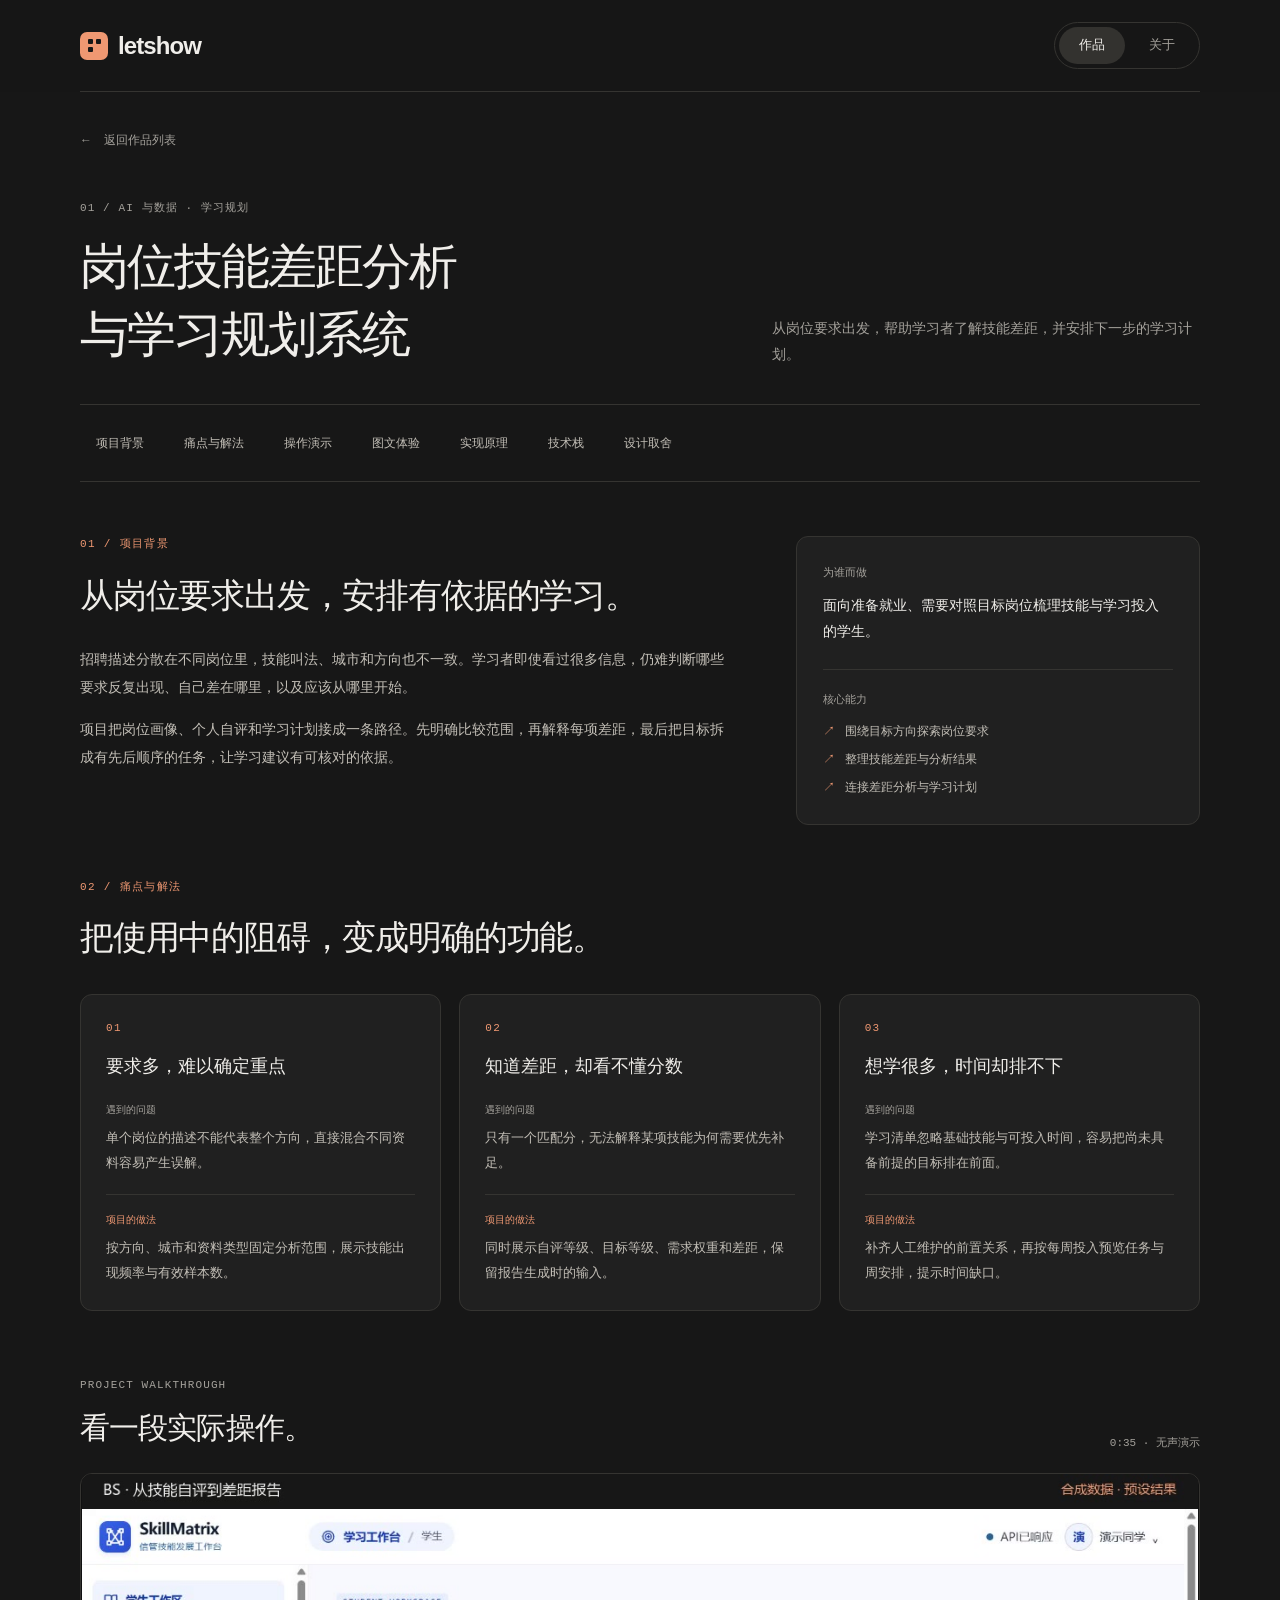
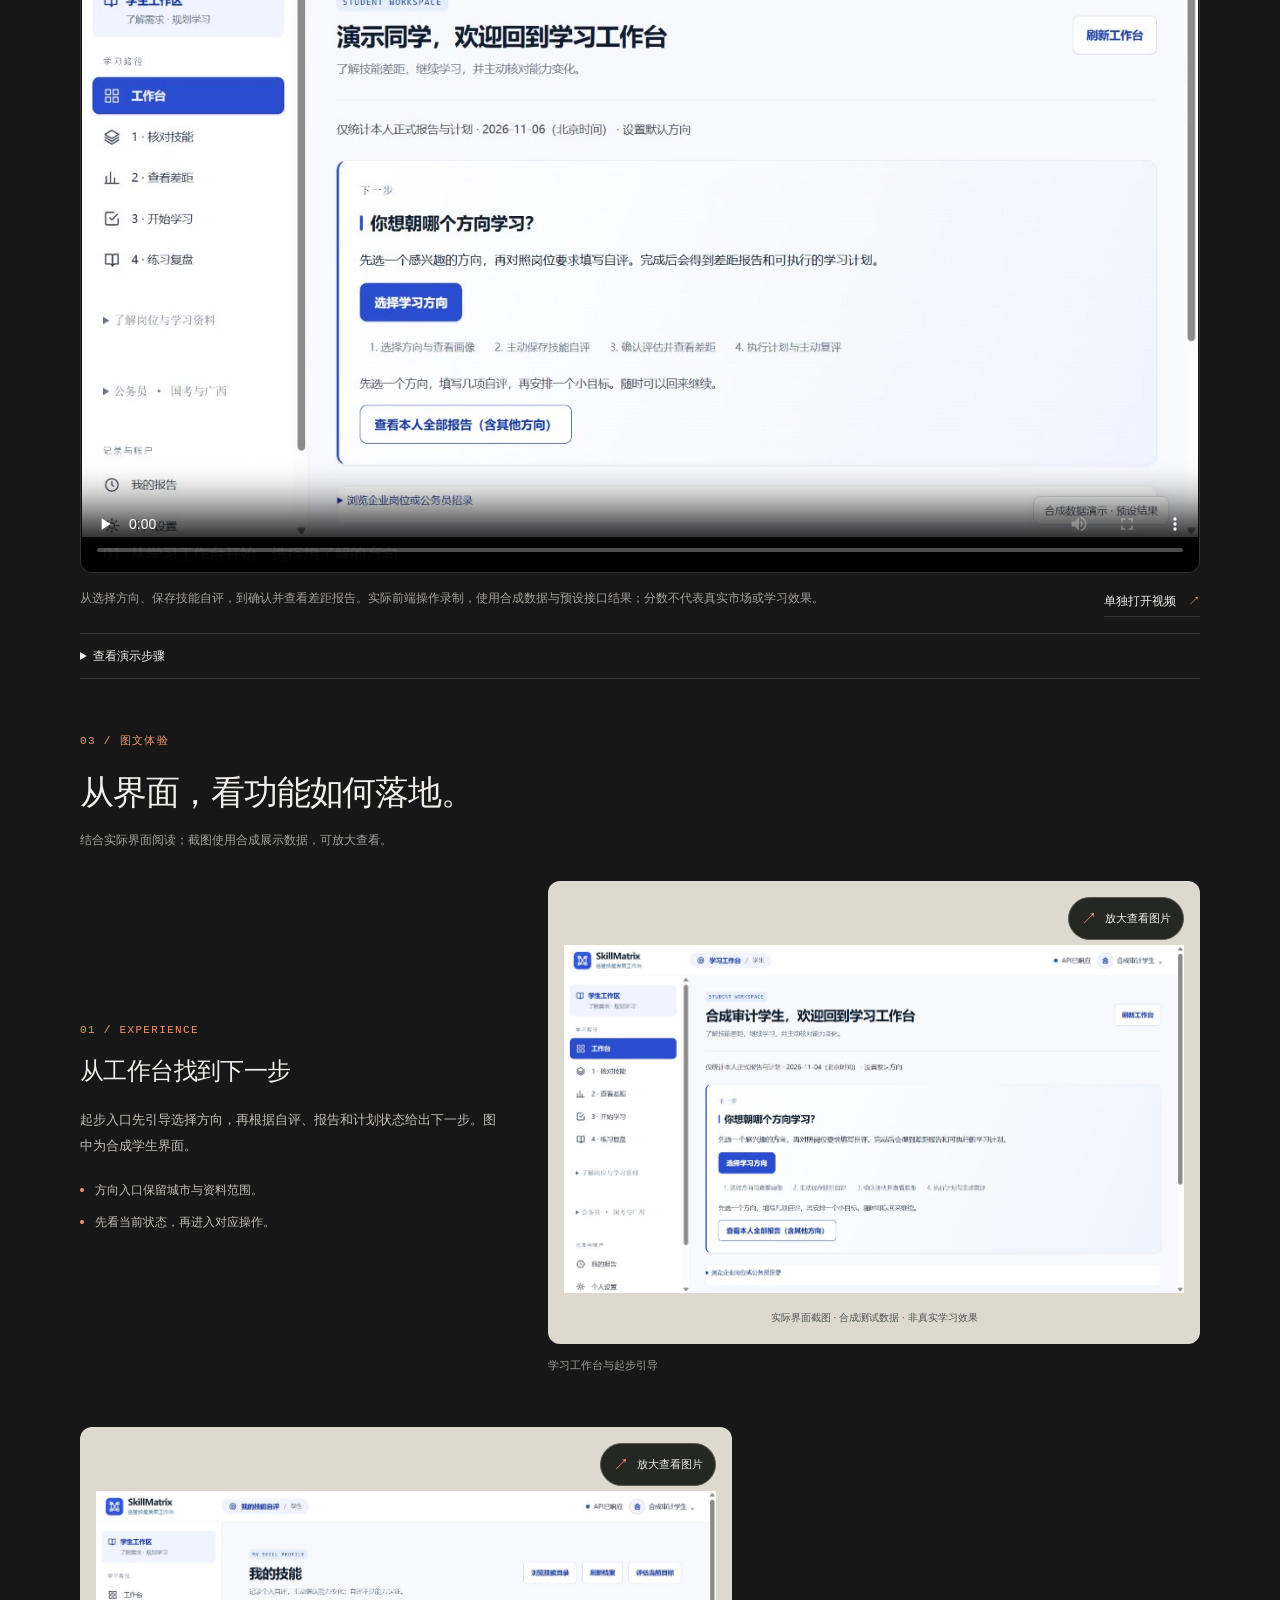
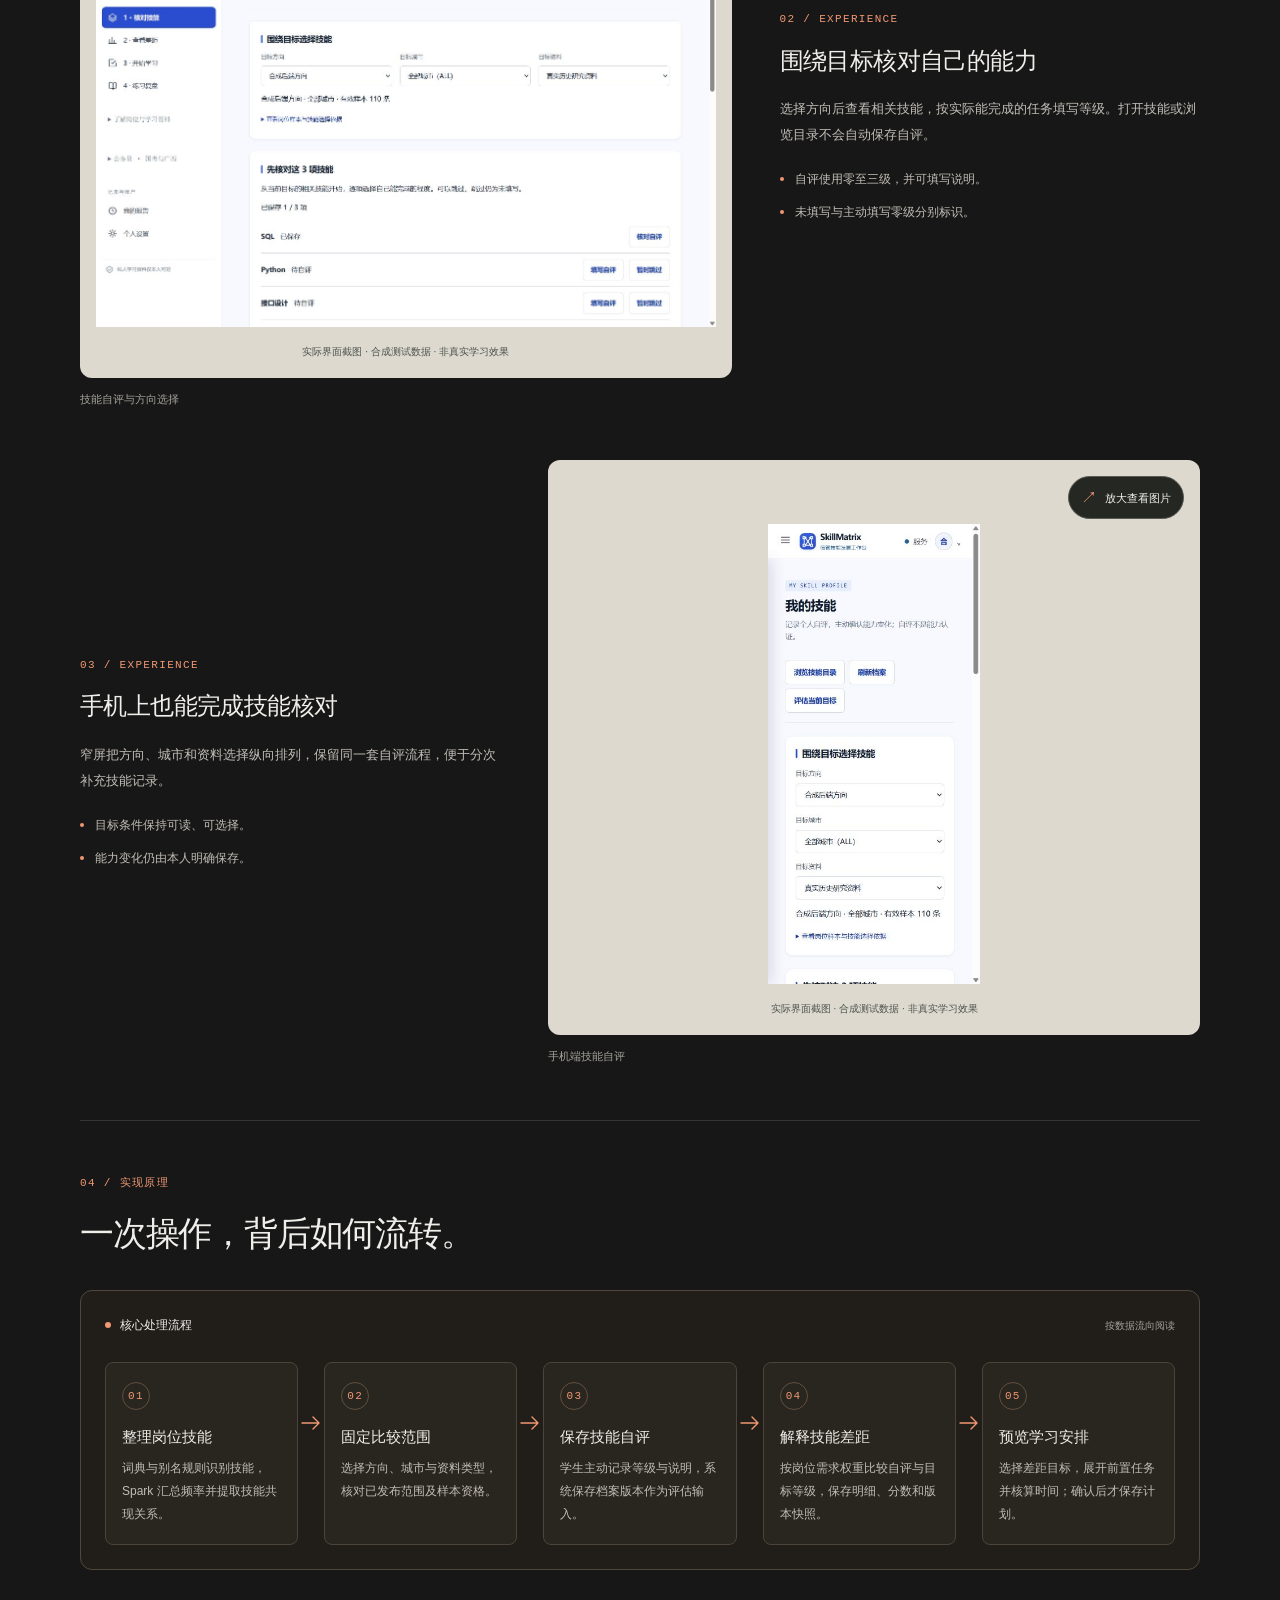
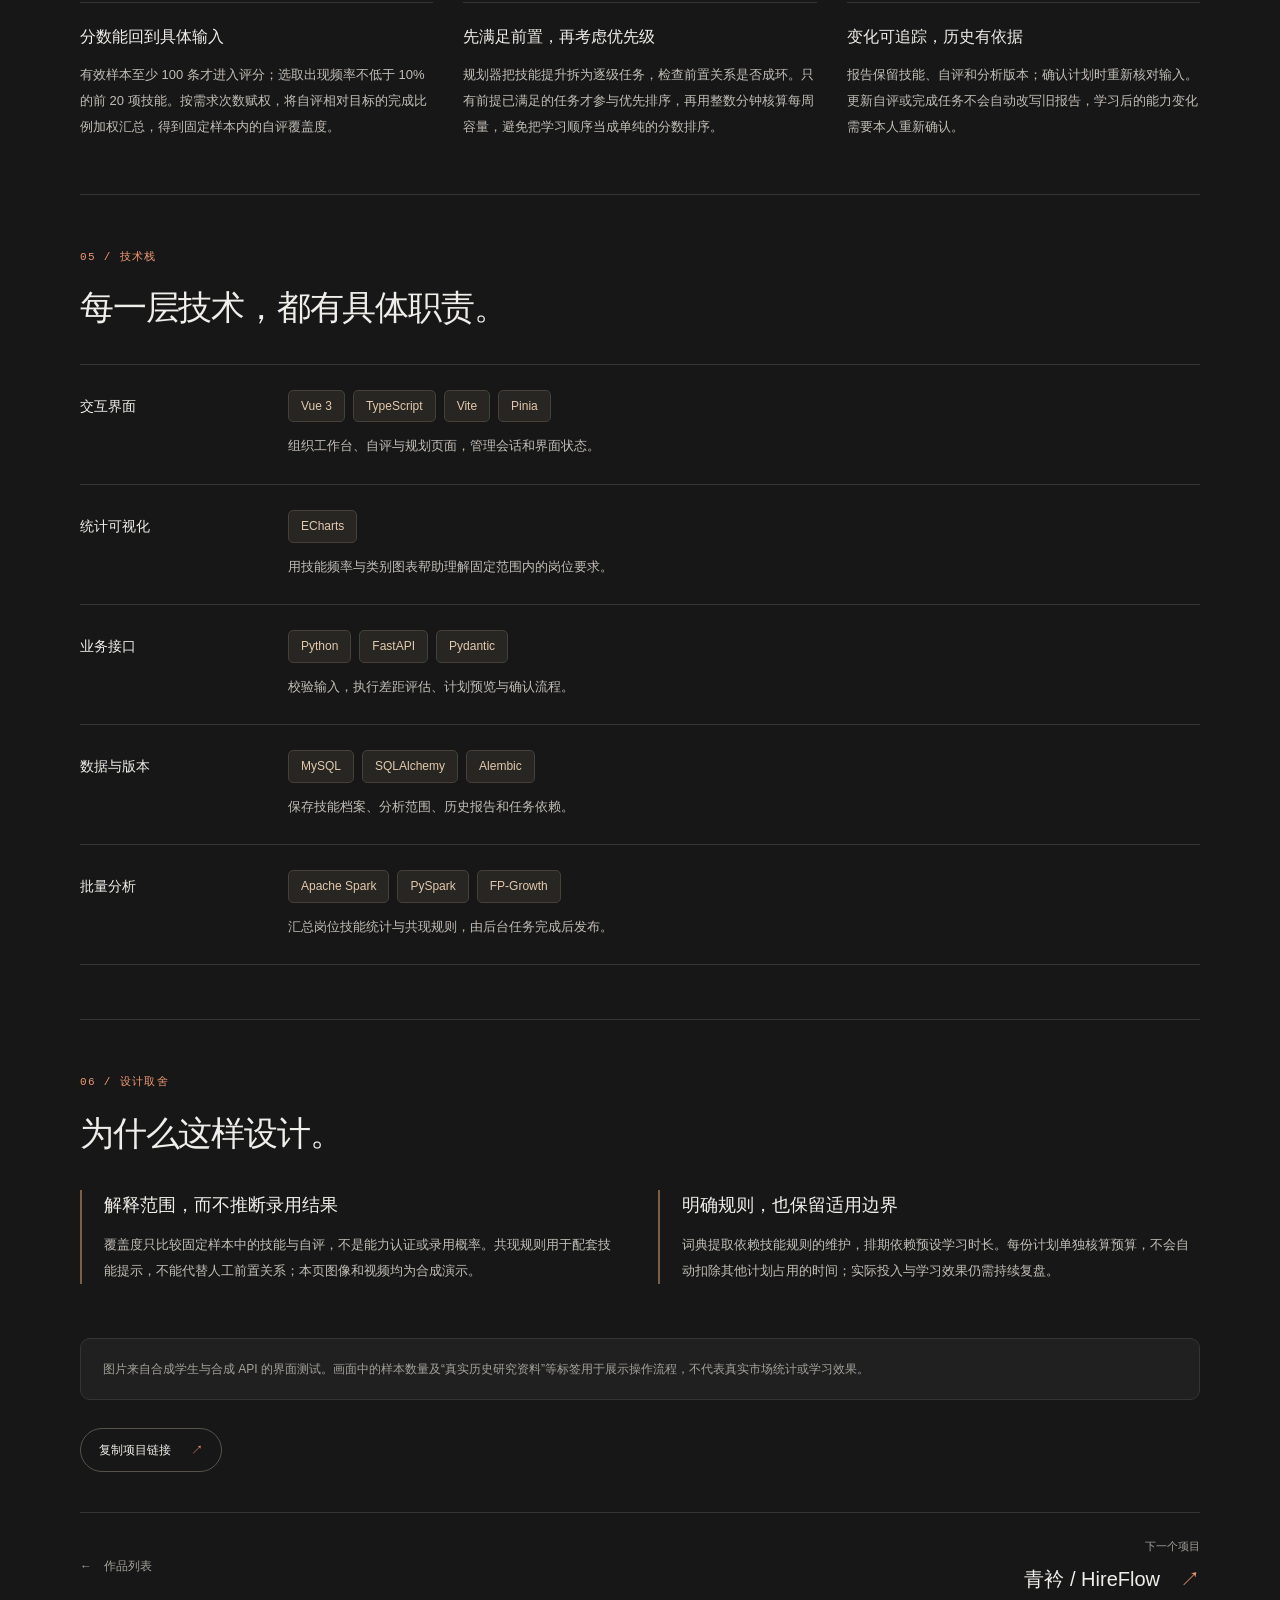
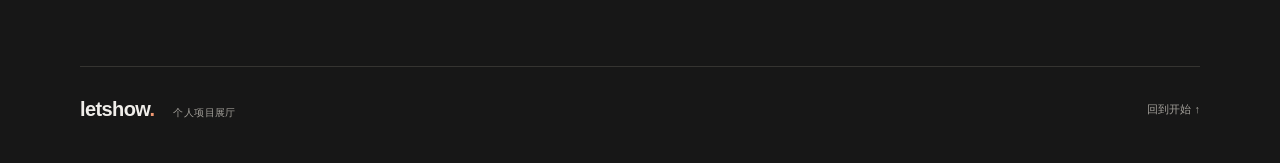
==== projects/bs/index.html @ 7a2da8c1 "Publish LetShow static portfolio with synthetic demos" ====
<!DOCTYPE html><html lang="zh-CN"><head><meta charset="utf-8"><meta http-equiv="Content-Security-Policy" content="default-src 'self'; script-src 'self' 'sha256-/shXMr2OihsRv8CWag9vAklJfCwr9Tyyzj+A23+vwCA=' 'sha256-zLakd8B77ncjwmERFoytzZakohlbPKrEmWP+P48kZ+E='; script-src-attr 'none'; style-src 'self' 'unsafe-inline'; img-src 'self' data:; font-src 'self'; media-src 'self'; connect-src 'none'; object-src 'none'; frame-src 'none'; worker-src 'none'; base-uri 'self'; form-action 'none'"><meta name="referrer" content="no-referrer"><meta name="viewport" content="width=device-width, initial-scale=1"><meta name="color-scheme" content="dark"><meta name="theme-color" content="#171717"><meta name="description" content="从岗位要求出发，帮助学习者了解技能差距，并安排下一步的学习计划。"><meta name="robots" content="noindex, nofollow"><meta property="og:type" content="website"><meta property="og:locale" content="zh_CN"><meta property="og:site_name" content="LetShow · 我的项目展厅"><meta property="og:title" content="岗位技能差距分析与学习规划系统 — LetShow"><meta property="og:description" content="从岗位要求出发，帮助学习者了解技能差距，并安排下一步的学习计划。"><meta name="twitter:card" content="summary_large_image"><meta name="twitter:title" content="岗位技能差距分析与学习规划系统 — LetShow"><meta name="twitter:description" content="从岗位要求出发，帮助学习者了解技能差距，并安排下一步的学习计划。"><link rel="canonical" href="https://chenc55.github.io/projects/bs/"><meta property="og:url" content="https://chenc55.github.io/projects/bs/"><meta property="og:image" content="https://chenc55.github.io/images/projects/bs/skills.jpg"><meta property="og:image:alt" content="合成学生的技能自评页面，包含学习方向选择和 SQL、Python 等技能的自评入口"><meta property="og:image:width" content="1265"><meta property="og:image:height" content="889"><meta name="twitter:image" content="https://chenc55.github.io/images/projects/bs/skills.jpg"><meta name="twitter:image:alt" content="合成学生的技能自评页面，包含学习方向选择和 SQL、Python 等技能的自评入口"><title>岗位技能差距分析与学习规划系统 — LetShow</title><link rel="icon" href="data:image/svg+xml,%3Csvg xmlns='http://www.w3.org/2000/svg' viewBox='0 0 32 32'%3E%3Crect width='32' height='32' rx='8' fill='%23ff7951'/%3E%3Cpath d='M10 8v16h14v-5h-9V8z' fill='%23101617'/%3E%3C/svg%3E"><link rel="stylesheet" href="/_astro/BaseLayout.B9nywEm4.css"><link rel="stylesheet" href="/_astro/_id_.DTfwZXMk.css"></head><body><a class="skip" href="#main-content">跳到主要内容</a><header class="header"><div class="wrap header-row"><a class="brand" href="/#top" aria-label="LetShow 首页"><span class="brand-mark" aria-hidden="true"><i></i><i></i><i></i><i></i></span><span>letshow</span></a><nav class="nav" aria-label="主导航"><a class="nav-work" href="/#works">作品</a><a href="/#about">关于</a></nav></div></header><main id="main-content" tabindex="-1"><article class="wrap detail" data-project-detail aria-labelledby="detail-title"><a class="back-link" data-return-works href="/#works"><span aria-hidden="true">←</span> 返回作品列表</a><div class="detail-heading"><div><p class="eyebrow mono">01 / AI 与数据 · 学习规划</p><h1 id="detail-title">岗位技能差距分析与学习规划系统</h1></div><div class="detail-intro"><p>从岗位要求出发，帮助学习者了解技能差距，并安排下一步的学习计划。</p></div></div><div class="case-study" data-astro-cid-xkkcabxo><nav class="case-nav" aria-label="项目介绍目录" data-astro-cid-xkkcabxo><a href="#background" data-astro-cid-xkkcabxo>项目背景</a><a href="#problems" data-astro-cid-xkkcabxo>痛点与解法</a><a href="#demo" data-astro-cid-xkkcabxo>操作演示</a><a href="#experience" data-astro-cid-xkkcabxo>图文体验</a><a href="#principle" data-astro-cid-xkkcabxo>实现原理</a><a href="#stack" data-astro-cid-xkkcabxo>技术栈</a><a href="#choices" data-astro-cid-xkkcabxo>设计取舍</a></nav><section id="background" class="case-section case-overview" aria-labelledby="background-title" tabindex="-1" data-astro-cid-xkkcabxo><div class="case-narrative" data-astro-cid-xkkcabxo><p class="case-kicker mono" data-astro-cid-xkkcabxo>01 / 项目背景</p><h2 id="background-title" data-astro-cid-xkkcabxo><span data-astro-cid-xkkcabxo>从岗位要求出发，</span><span data-astro-cid-xkkcabxo>安排有依据的学习。</span></h2><div class="case-prose" data-astro-cid-xkkcabxo><p data-astro-cid-xkkcabxo>招聘描述分散在不同岗位里，技能叫法、城市和方向也不一致。学习者即使看过很多信息，仍难判断哪些要求反复出现、自己差在哪里，以及应该从哪里开始。</p><p data-astro-cid-xkkcabxo>项目把岗位画像、个人自评和学习计划接成一条路径。先明确比较范围，再解释每项差距，最后把目标拆成有先后顺序的任务，让学习建议有可核对的依据。</p></div></div><aside class="case-brief" aria-label="适用场景与核心能力" data-astro-cid-xkkcabxo><p class="case-label" data-astro-cid-xkkcabxo>为谁而做</p><p class="case-audience" data-astro-cid-xkkcabxo>面向准备就业、需要对照目标岗位梳理技能与学习投入的学生。</p><p class="case-label case-brief-label" data-astro-cid-xkkcabxo>核心能力</p><ul class="case-capabilities" role="list" data-astro-cid-xkkcabxo><li data-astro-cid-xkkcabxo>围绕目标方向探索岗位要求</li><li data-astro-cid-xkkcabxo>整理技能差距与分析结果</li><li data-astro-cid-xkkcabxo>连接差距分析与学习计划</li></ul></aside></section><section id="problems" class="case-section" aria-labelledby="problems-title" tabindex="-1" data-astro-cid-xkkcabxo><div class="case-section-heading" data-astro-cid-xkkcabxo><p class="case-kicker mono" data-astro-cid-xkkcabxo>02 / 痛点与解法</p><h2 id="problems-title" data-astro-cid-xkkcabxo>把使用中的阻碍，变成明确的功能。</h2></div><div class="case-problems" data-astro-cid-xkkcabxo><article class="case-problem" data-astro-cid-xkkcabxo><span class="case-number mono" aria-hidden="true" data-astro-cid-xkkcabxo>01</span><h3 data-astro-cid-xkkcabxo>要求多，难以确定重点</h3><dl data-astro-cid-xkkcabxo><dt data-astro-cid-xkkcabxo>遇到的问题</dt><dd data-astro-cid-xkkcabxo>单个岗位的描述不能代表整个方向，直接混合不同资料容易产生误解。</dd><dt class="solution-label" data-astro-cid-xkkcabxo>项目的做法</dt><dd data-astro-cid-xkkcabxo>按方向、城市和资料类型固定分析范围，展示技能出现频率与有效样本数。</dd></dl></article><article class="case-problem" data-astro-cid-xkkcabxo><span class="case-number mono" aria-hidden="true" data-astro-cid-xkkcabxo>02</span><h3 data-astro-cid-xkkcabxo>知道差距，却看不懂分数</h3><dl data-astro-cid-xkkcabxo><dt data-astro-cid-xkkcabxo>遇到的问题</dt><dd data-astro-cid-xkkcabxo>只有一个匹配分，无法解释某项技能为何需要优先补足。</dd><dt class="solution-label" data-astro-cid-xkkcabxo>项目的做法</dt><dd data-astro-cid-xkkcabxo>同时展示自评等级、目标等级、需求权重和差距，保留报告生成时的输入。</dd></dl></article><article class="case-problem" data-astro-cid-xkkcabxo><span class="case-number mono" aria-hidden="true" data-astro-cid-xkkcabxo>03</span><h3 data-astro-cid-xkkcabxo>想学很多，时间却排不下</h3><dl data-astro-cid-xkkcabxo><dt data-astro-cid-xkkcabxo>遇到的问题</dt><dd data-astro-cid-xkkcabxo>学习清单忽略基础技能与可投入时间，容易把尚未具备前提的目标排在前面。</dd><dt class="solution-label" data-astro-cid-xkkcabxo>项目的做法</dt><dd data-astro-cid-xkkcabxo>补齐人工维护的前置关系，再按每周投入预览任务与周安排，提示时间缺口。</dd></dl></article></div></section><div id="demo" class="case-demo" tabindex="-1" data-astro-cid-xkkcabxo><section class="project-video" aria-labelledby="video-heading"><div class="video-heading"><div><p class="eyebrow mono">PROJECT WALKTHROUGH</p><h2 id="video-heading">看一段实际操作。</h2></div><span class="video-meta">0:35 · 无声演示</span></div><video controls playsinline preload="none" poster="/images/projects/bs/demo-poster.jpg" width="1280" height="800" aria-label="岗位技能差距分析与学习规划系统操作演示" aria-describedby="video-description"><source src="/videos/projects/bs/preview.mp4" type="video/mp4"><track kind="captions" src="/videos/projects/bs/preview.vtt" srclang="zh" label="中文步骤说明">当前浏览器无法播放视频，可<a href="/videos/projects/bs/preview.mp4">打开 MP4 视频</a>，或阅读下方演示步骤。</video><div class="video-caption"><p id="video-description">从选择方向、保存技能自评，到确认并查看差距报告。实际前端操作录制，使用合成数据与预设接口结果；分数不代表真实市场或学习效果。</p><a class="video-direct" href="/videos/projects/bs/preview.mp4">单独打开视频 <span aria-hidden="true">↗</span></a></div><details class="video-transcript"><summary>查看演示步骤</summary><ol><li>从学习工作台选择“后端开发（合成演示）”，进入相关技能清单。</li><li>将目标资料切换为模拟演示资料，打开 SQL 自评，主动选择等级并保存。</li><li>核对评估范围与技能输入，确认生成模拟报告。</li><li>查看报告概览及技能明细，对照当前自评与目标等级。</li></ol></details></section></div><section id="experience" class="case-section" aria-labelledby="experience-title" tabindex="-1" data-astro-cid-xkkcabxo><div class="case-section-heading" data-astro-cid-xkkcabxo><p class="case-kicker mono" data-astro-cid-xkkcabxo>03 / 图文体验</p><h2 id="experience-title" data-astro-cid-xkkcabxo>从界面，看功能如何落地。</h2><p data-astro-cid-xkkcabxo>结合实际界面阅读；截图使用合成展示数据，可放大查看。</p></div><div class="case-walkthrough" data-astro-cid-xkkcabxo><article class="case-scene" aria-labelledby="scene-1" data-astro-cid-xkkcabxo><div class="case-scene-copy" data-astro-cid-xkkcabxo><p class="case-number mono" data-astro-cid-xkkcabxo>01 / EXPERIENCE</p><h3 id="scene-1" data-astro-cid-xkkcabxo>从工作台找到下一步</h3><p data-astro-cid-xkkcabxo>起步入口先引导选择方向，再根据自评、报告和计划状态给出下一步。图中为合成学生界面。</p><ul class="case-points" role="list" data-astro-cid-xkkcabxo><li data-astro-cid-xkkcabxo>方向入口保留城市与资料范围。</li><li data-astro-cid-xkkcabxo>先看当前状态，再进入对应操作。</li></ul></div><div class="case-scene-media" data-astro-cid-xkkcabxo><div data-artwork-viewer><figure class="detail-art" aria-label="岗位技能差距分析与学习规划系统：学习工作台与起步引导"><div class="artwork-trigger-area"><div class="art art-media" data-artwork="bs"><img class="art-image" src="/images/projects/bs/workspace.jpg" alt="合成学生的学习工作台，通过选择学习方向开始技能核对与学习规划" width="1265" height="712" loading="lazy" decoding="async"><span class="art-media-label">实际界面截图 · 合成测试数据 · 非真实学习效果</span></div><button class="artwork-open" data-artwork-open type="button" hidden aria-haspopup="dialog" aria-controls="artwork-bs-2" aria-expanded="false" aria-label="放大查看岗位技能差距分析与学习规划系统：学习工作台与起步引导"><span class="artwork-open-label"><span aria-hidden="true">↗</span> 放大查看图片</span></button></div><figcaption class="artwork-caption">学习工作台与起步引导</figcaption></figure><dialog class="artwork-dialog" data-artwork-dialog id="artwork-bs-2" aria-labelledby="artwork-bs-2-title" aria-describedby="artwork-bs-2-description"><div class="artwork-dialog-panel"><header class="artwork-dialog-header"><div><h2 id="artwork-bs-2-title">学习工作台与起步引导</h2><p id="artwork-bs-2-description">实际界面截图 · 合成测试数据 · 非真实学习效果</p></div><button class="artwork-close" data-artwork-close type="button" autofocus>关闭 <span aria-hidden="true">×</span></button></header><div class="artwork-dialog-art"><div class="art art-media" data-artwork="bs"><img class="art-image" src="/images/projects/bs/workspace.jpg" alt="合成学生的学习工作台，通过选择学习方向开始技能核对与学习规划" width="1265" height="712" loading="eager" decoding="async"><span class="art-media-label">实际界面截图 · 合成测试数据 · 非真实学习效果</span></div></div></div></dialog></div><script type="module">function e(e){let t=Array.from(e.querySelectorAll(`a[data-return-works]`)),n=e.querySelector(`a[data-next-project]`),r=n?new URL(n.href):null,i=new Set([`web`,`desktop`]),a=()=>{let e=new URLSearchParams(location.search).getAll(`from`),a=e.length===1&&i.has(e[0])?e[0]:`all`,o=new URL(`/#works`,location.origin);if(a!==`all`&&o.searchParams.set(`category`,a),t.forEach(e=>{e.href=`${o.pathname}${o.search}${o.hash}`}),n&&r&&r.origin===location.origin&&r.pathname.startsWith(`/projects/`)){let e=new URL(r.href);a===`all`?e.searchParams.delete(`from`):e.searchParams.set(`from`,a),n.href=`${e.pathname}${e.search}${e.hash}`}};a(),window.addEventListener(`popstate`,a),window.addEventListener(`pageshow`,e=>{e.persisted&&a()})}function t(e){let t=e.querySelector(`[data-project-share]`),n=t?.querySelector(`[data-copy-project]`),r=t?.querySelector(`[data-share-status]`),i=t?.querySelector(`[data-share-fallback]`),a=t?.querySelector(`[data-share-url]`);if(!t||!n||!r||!i||!a)return;let o=new URL(location.pathname,location.origin).href;a.value=o,n.addEventListener(`click`,async()=>{n.disabled=!0,r.textContent=``;try{if(!navigator.clipboard?.writeText)throw Error(`clipboard_unavailable`);await navigator.clipboard.writeText(o),i.hidden=!0,r.textContent=`项目链接已复制。`}catch{i.hidden=!1,r.textContent=`请复制下方已选中的链接。`,a.focus(),a.select()}finally{n.disabled=!1}}),t.hidden=!1}function n(e){let t=e.querySelector(`button[data-artwork-open]`),n=e.querySelector(`dialog[data-artwork-dialog]`),r=n?.querySelector(`button[data-artwork-close]`),i=n?.getAttribute(`aria-labelledby`),a=n?.getAttribute(`aria-describedby`),o=i?document.getElementById(i):null,s=a?document.getElementById(a):null;if(!t||!n||!r||!n.id||t.getAttribute(`aria-controls`)!==n.id||!o||!s||!n.contains(o)||!n.contains(s)||!e.querySelector(`.detail-art [data-artwork]`)||!n.querySelector(`.artwork-dialog-art [data-artwork]`)||typeof n.showModal!=`function`||typeof n.close!=`function`)return;let c,l=!1,u=!0,d=()=>{c=void 0},f=e=>{let t=n.getBoundingClientRect();return e.clientX<t.left||e.clientX>t.right||e.clientY<t.top||e.clientY>t.bottom};t.addEventListener(`click`,()=>{l||n.open||!n.isConnected||(d(),u=!0,n.showModal(),t.setAttribute(`aria-expanded`,`true`))}),r.addEventListener(`click`,()=>{n.open&&n.close()}),n.addEventListener(`pointerdown`,e=>{d(),n.open&&e.isPrimary&&e.button===0&&e.target===n&&f(e)&&(c=e.pointerId)}),n.addEventListener(`pointerup`,e=>{let t=c===e.pointerId;d(),n.open&&t&&e.isPrimary&&e.button===0&&e.target===n&&f(e)&&n.close()}),n.addEventListener(`pointercancel`,d),n.addEventListener(`cancel`,d),n.addEventListener(`close`,()=>{n.open||(d(),t.setAttribute(`aria-expanded`,`false`),u&&!l&&!document.hidden&&t.isConnected&&t.focus({preventScroll:!0}))}),window.addEventListener(`blur`,d),window.addEventListener(`pagehide`,()=>{l=!0,u=!1,d(),t.setAttribute(`aria-expanded`,`false`),n.open&&n.close()}),window.addEventListener(`pageshow`,()=>{l=!1,d(),t.setAttribute(`aria-expanded`,String(n.open))}),t.hidden=!1}var r=document.querySelector(`[data-project-detail]`);r&&(e(r),t(r)),document.querySelectorAll(`[data-artwork-viewer]`).forEach(n);</script></div></article><article class="case-scene" aria-labelledby="scene-2" data-astro-cid-xkkcabxo><div class="case-scene-copy" data-astro-cid-xkkcabxo><p class="case-number mono" data-astro-cid-xkkcabxo>02 / EXPERIENCE</p><h3 id="scene-2" data-astro-cid-xkkcabxo>围绕目标核对自己的能力</h3><p data-astro-cid-xkkcabxo>选择方向后查看相关技能，按实际能完成的任务填写等级。打开技能或浏览目录不会自动保存自评。</p><ul class="case-points" role="list" data-astro-cid-xkkcabxo><li data-astro-cid-xkkcabxo>自评使用零至三级，并可填写说明。</li><li data-astro-cid-xkkcabxo>未填写与主动填写零级分别标识。</li></ul></div><div class="case-scene-media" data-astro-cid-xkkcabxo><div data-artwork-viewer><figure class="detail-art" aria-label="岗位技能差距分析与学习规划系统：技能自评与方向选择"><div class="artwork-trigger-area"><div class="art art-media" data-artwork="bs"><img class="art-image" src="/images/projects/bs/skills.jpg" alt="合成学生的技能自评页面，包含学习方向选择和 SQL、Python 等技能的自评入口" width="1265" height="889" loading="lazy" decoding="async"><span class="art-media-label">实际界面截图 · 合成测试数据 · 非真实学习效果</span></div><button class="artwork-open" data-artwork-open type="button" hidden aria-haspopup="dialog" aria-controls="artwork-bs-1" aria-expanded="false" aria-label="放大查看岗位技能差距分析与学习规划系统：技能自评与方向选择"><span class="artwork-open-label"><span aria-hidden="true">↗</span> 放大查看图片</span></button></div><figcaption class="artwork-caption">技能自评与方向选择</figcaption></figure><dialog class="artwork-dialog" data-artwork-dialog id="artwork-bs-1" aria-labelledby="artwork-bs-1-title" aria-describedby="artwork-bs-1-description"><div class="artwork-dialog-panel"><header class="artwork-dialog-header"><div><h2 id="artwork-bs-1-title">技能自评与方向选择</h2><p id="artwork-bs-1-description">实际界面截图 · 合成测试数据 · 非真实学习效果</p></div><button class="artwork-close" data-artwork-close type="button" autofocus>关闭 <span aria-hidden="true">×</span></button></header><div class="artwork-dialog-art"><div class="art art-media" data-artwork="bs"><img class="art-image" src="/images/projects/bs/skills.jpg" alt="合成学生的技能自评页面，包含学习方向选择和 SQL、Python 等技能的自评入口" width="1265" height="889" loading="eager" decoding="async"><span class="art-media-label">实际界面截图 · 合成测试数据 · 非真实学习效果</span></div></div></div></dialog></div></div></article><article class="case-scene" aria-labelledby="scene-3" data-astro-cid-xkkcabxo><div class="case-scene-copy" data-astro-cid-xkkcabxo><p class="case-number mono" data-astro-cid-xkkcabxo>03 / EXPERIENCE</p><h3 id="scene-3" data-astro-cid-xkkcabxo>手机上也能完成技能核对</h3><p data-astro-cid-xkkcabxo>窄屏把方向、城市和资料选择纵向排列，保留同一套自评流程，便于分次补充技能记录。</p><ul class="case-points" role="list" data-astro-cid-xkkcabxo><li data-astro-cid-xkkcabxo>目标条件保持可读、可选择。</li><li data-astro-cid-xkkcabxo>能力变化仍由本人明确保存。</li></ul></div><div class="case-scene-media" data-astro-cid-xkkcabxo><div data-artwork-viewer><figure class="detail-art" aria-label="岗位技能差距分析与学习规划系统：手机端技能自评"><div class="artwork-trigger-area"><div class="art art-media art-media-portrait" data-artwork="bs"><img class="art-image" src="/images/projects/bs/skills-mobile.jpg" alt="手机端技能自评页面，学习方向、城市和资料选择纵向排列，内容来自合成测试" width="375" height="812" loading="lazy" decoding="async"><span class="art-media-label">实际界面截图 · 合成测试数据 · 非真实学习效果</span></div><button class="artwork-open" data-artwork-open type="button" hidden aria-haspopup="dialog" aria-controls="artwork-bs-3" aria-expanded="false" aria-label="放大查看岗位技能差距分析与学习规划系统：手机端技能自评"><span class="artwork-open-label"><span aria-hidden="true">↗</span> 放大查看图片</span></button></div><figcaption class="artwork-caption">手机端技能自评</figcaption></figure><dialog class="artwork-dialog" data-artwork-dialog id="artwork-bs-3" aria-labelledby="artwork-bs-3-title" aria-describedby="artwork-bs-3-description"><div class="artwork-dialog-panel"><header class="artwork-dialog-header"><div><h2 id="artwork-bs-3-title">手机端技能自评</h2><p id="artwork-bs-3-description">实际界面截图 · 合成测试数据 · 非真实学习效果</p></div><button class="artwork-close" data-artwork-close type="button" autofocus>关闭 <span aria-hidden="true">×</span></button></header><div class="artwork-dialog-art"><div class="art art-media art-media-portrait" data-artwork="bs"><img class="art-image" src="/images/projects/bs/skills-mobile.jpg" alt="手机端技能自评页面，学习方向、城市和资料选择纵向排列，内容来自合成测试" width="375" height="812" loading="eager" decoding="async"><span class="art-media-label">实际界面截图 · 合成测试数据 · 非真实学习效果</span></div></div></div></dialog></div></div></article></div></section><section id="principle" class="case-section" aria-labelledby="principle-title" tabindex="-1" data-astro-cid-xkkcabxo><div class="case-section-heading" data-astro-cid-xkkcabxo><p class="case-kicker mono" data-astro-cid-xkkcabxo>04 / 实现原理</p><h2 id="principle-title" data-astro-cid-xkkcabxo>一次操作，背后如何流转。</h2></div><figure class="case-flow" aria-labelledby="flow-caption" data-astro-cid-xkkcabxo><figcaption id="flow-caption" data-astro-cid-xkkcabxo><span class="flow-dot" aria-hidden="true" data-astro-cid-xkkcabxo></span>核心处理流程<span class="flow-caption-note" data-astro-cid-xkkcabxo>按数据流向阅读</span></figcaption><ol class="flow-steps" role="list" style="--flow-count: 5" data-astro-cid-xkkcabxo><li class="flow-step" data-astro-cid-xkkcabxo><span class="flow-index mono" aria-hidden="true" data-astro-cid-xkkcabxo>01</span><h3 data-astro-cid-xkkcabxo>整理岗位技能</h3><p data-astro-cid-xkkcabxo>词典与别名规则识别技能，Spark 汇总频率并提取技能共现关系。</p><svg class="flow-arrow" width="24" height="24" viewBox="0 0 24 24" fill="none" aria-hidden="true" data-astro-cid-xkkcabxo><path d="M3 12h17m-6-6 6 6-6 6" stroke="currentColor" stroke-width="1.4" stroke-linecap="round" stroke-linejoin="round" data-astro-cid-xkkcabxo></path></svg></li><li class="flow-step" data-astro-cid-xkkcabxo><span class="flow-index mono" aria-hidden="true" data-astro-cid-xkkcabxo>02</span><h3 data-astro-cid-xkkcabxo>固定比较范围</h3><p data-astro-cid-xkkcabxo>选择方向、城市与资料类型，核对已发布范围及样本资格。</p><svg class="flow-arrow" width="24" height="24" viewBox="0 0 24 24" fill="none" aria-hidden="true" data-astro-cid-xkkcabxo><path d="M3 12h17m-6-6 6 6-6 6" stroke="currentColor" stroke-width="1.4" stroke-linecap="round" stroke-linejoin="round" data-astro-cid-xkkcabxo></path></svg></li><li class="flow-step" data-astro-cid-xkkcabxo><span class="flow-index mono" aria-hidden="true" data-astro-cid-xkkcabxo>03</span><h3 data-astro-cid-xkkcabxo>保存技能自评</h3><p data-astro-cid-xkkcabxo>学生主动记录等级与说明，系统保存档案版本作为评估输入。</p><svg class="flow-arrow" width="24" height="24" viewBox="0 0 24 24" fill="none" aria-hidden="true" data-astro-cid-xkkcabxo><path d="M3 12h17m-6-6 6 6-6 6" stroke="currentColor" stroke-width="1.4" stroke-linecap="round" stroke-linejoin="round" data-astro-cid-xkkcabxo></path></svg></li><li class="flow-step" data-astro-cid-xkkcabxo><span class="flow-index mono" aria-hidden="true" data-astro-cid-xkkcabxo>04</span><h3 data-astro-cid-xkkcabxo>解释技能差距</h3><p data-astro-cid-xkkcabxo>按岗位需求权重比较自评与目标等级，保存明细、分数和版本快照。</p><svg class="flow-arrow" width="24" height="24" viewBox="0 0 24 24" fill="none" aria-hidden="true" data-astro-cid-xkkcabxo><path d="M3 12h17m-6-6 6 6-6 6" stroke="currentColor" stroke-width="1.4" stroke-linecap="round" stroke-linejoin="round" data-astro-cid-xkkcabxo></path></svg></li><li class="flow-step" data-astro-cid-xkkcabxo><span class="flow-index mono" aria-hidden="true" data-astro-cid-xkkcabxo>05</span><h3 data-astro-cid-xkkcabxo>预览学习安排</h3><p data-astro-cid-xkkcabxo>选择差距目标，展开前置任务并核算时间；确认后才保存计划。</p></li></ol></figure><div class="case-principles" data-astro-cid-xkkcabxo><article data-astro-cid-xkkcabxo><h3 data-astro-cid-xkkcabxo>分数能回到具体输入</h3><p data-astro-cid-xkkcabxo>有效样本至少 100 条才进入评分；选取出现频率不低于 10% 的前 20 项技能。按需求次数赋权，将自评相对目标的完成比例加权汇总，得到固定样本内的自评覆盖度。</p></article><article data-astro-cid-xkkcabxo><h3 data-astro-cid-xkkcabxo>先满足前置，再考虑优先级</h3><p data-astro-cid-xkkcabxo>规划器把技能提升拆为逐级任务，检查前置关系是否成环。只有前提已满足的任务才参与优先排序，再用整数分钟核算每周容量，避免把学习顺序当成单纯的分数排序。</p></article><article data-astro-cid-xkkcabxo><h3 data-astro-cid-xkkcabxo>变化可追踪，历史有依据</h3><p data-astro-cid-xkkcabxo>报告保留技能、自评和分析版本；确认计划时重新核对输入。更新自评或完成任务不会自动改写旧报告，学习后的能力变化需要本人重新确认。</p></article></div></section><section id="stack" class="case-section" aria-labelledby="stack-title" tabindex="-1" data-astro-cid-xkkcabxo><div class="case-section-heading" data-astro-cid-xkkcabxo><p class="case-kicker mono" data-astro-cid-xkkcabxo>05 / 技术栈</p><h2 id="stack-title" data-astro-cid-xkkcabxo>每一层技术，都有具体职责。</h2></div><dl class="case-stack" data-astro-cid-xkkcabxo><div class="stack-row" data-astro-cid-xkkcabxo><dt data-astro-cid-xkkcabxo>交互界面</dt><dd data-astro-cid-xkkcabxo><ul class="stack-tools" role="list" data-astro-cid-xkkcabxo><li data-astro-cid-xkkcabxo>Vue 3</li><li data-astro-cid-xkkcabxo>TypeScript</li><li data-astro-cid-xkkcabxo>Vite</li><li data-astro-cid-xkkcabxo>Pinia</li></ul><p data-astro-cid-xkkcabxo>组织工作台、自评与规划页面，管理会话和界面状态。</p></dd></div><div class="stack-row" data-astro-cid-xkkcabxo><dt data-astro-cid-xkkcabxo>统计可视化</dt><dd data-astro-cid-xkkcabxo><ul class="stack-tools" role="list" data-astro-cid-xkkcabxo><li data-astro-cid-xkkcabxo>ECharts</li></ul><p data-astro-cid-xkkcabxo>用技能频率与类别图表帮助理解固定范围内的岗位要求。</p></dd></div><div class="stack-row" data-astro-cid-xkkcabxo><dt data-astro-cid-xkkcabxo>业务接口</dt><dd data-astro-cid-xkkcabxo><ul class="stack-tools" role="list" data-astro-cid-xkkcabxo><li data-astro-cid-xkkcabxo>Python</li><li data-astro-cid-xkkcabxo>FastAPI</li><li data-astro-cid-xkkcabxo>Pydantic</li></ul><p data-astro-cid-xkkcabxo>校验输入，执行差距评估、计划预览与确认流程。</p></dd></div><div class="stack-row" data-astro-cid-xkkcabxo><dt data-astro-cid-xkkcabxo>数据与版本</dt><dd data-astro-cid-xkkcabxo><ul class="stack-tools" role="list" data-astro-cid-xkkcabxo><li data-astro-cid-xkkcabxo>MySQL</li><li data-astro-cid-xkkcabxo>SQLAlchemy</li><li data-astro-cid-xkkcabxo>Alembic</li></ul><p data-astro-cid-xkkcabxo>保存技能档案、分析范围、历史报告和任务依赖。</p></dd></div><div class="stack-row" data-astro-cid-xkkcabxo><dt data-astro-cid-xkkcabxo>批量分析</dt><dd data-astro-cid-xkkcabxo><ul class="stack-tools" role="list" data-astro-cid-xkkcabxo><li data-astro-cid-xkkcabxo>Apache Spark</li><li data-astro-cid-xkkcabxo>PySpark</li><li data-astro-cid-xkkcabxo>FP-Growth</li></ul><p data-astro-cid-xkkcabxo>汇总岗位技能统计与共现规则，由后台任务完成后发布。</p></dd></div></dl></section><section id="choices" class="case-section" aria-labelledby="choices-title" tabindex="-1" data-astro-cid-xkkcabxo><div class="case-section-heading" data-astro-cid-xkkcabxo><p class="case-kicker mono" data-astro-cid-xkkcabxo>06 / 设计取舍</p><h2 id="choices-title" data-astro-cid-xkkcabxo>为什么这样设计。</h2></div><div class="case-choices" data-astro-cid-xkkcabxo><article data-astro-cid-xkkcabxo><h3 data-astro-cid-xkkcabxo>解释范围，而不推断录用结果</h3><p data-astro-cid-xkkcabxo>覆盖度只比较固定样本中的技能与自评，不是能力认证或录用概率。共现规则用于配套技能提示，不能代替人工前置关系；本页图像和视频均为合成演示。</p></article><article data-astro-cid-xkkcabxo><h3 data-astro-cid-xkkcabxo>明确规则，也保留适用边界</h3><p data-astro-cid-xkkcabxo>词典提取依赖技能规则的维护，排期依赖预设学习时长。每份计划单独核算预算，不会自动扣除其他计划占用的时间；实际投入与学习效果仍需持续复盘。</p></article></div></section></div><aside class="detail-note" aria-label="展示说明">图片来自合成学生与合成 API 的界面测试。画面中的样本数量及“真实历史研究资料”等标签用于展示操作流程，不代表真实市场统计或学习效果。</aside><div class="project-share" data-project-share hidden><button type="button" class="outline-link" data-copy-project>复制项目链接 <span aria-hidden="true">↗</span></button><p class="share-status" data-share-status role="status" aria-live="polite" aria-atomic="true"></p><div class="share-fallback" data-share-fallback hidden><label for="project-share-url">项目链接</label><input id="project-share-url" data-share-url type="url" readonly></div></div><nav class="detail-next" aria-label="项目浏览"><a class="back-link" data-return-works href="/#works"><span aria-hidden="true">←</span> 作品列表</a><a class="next-project" data-next-project href="/projects/hireflow/" aria-label="下一个项目：青衿 / HireFlow"><span class="next-label">下一个项目</span><span class="next-name">青衿 / HireFlow<span class="next-arrow" aria-hidden="true">↗</span></span></a></nav></article></main><footer class="footer"><div class="wrap"><div class="footer-row"><span class="footer-signature">letshow<span class="accent">.</span> <span class="muted">个人项目展厅</span></span><a href="/#top">回到开始 <span aria-hidden="true">↑</span></a></div></div></footer></body></html>
---- _astro/BaseLayout.B9nywEm4.css ----
:root{color-scheme:dark;--bg:#171717;--surface:#202020;--ink:#f0eeea;--muted:#a4a19b;--line:#353431;--accent:#ef9872;--sans:"Segoe UI", "Microsoft YaHei", "PingFang SC", sans-serif;--mono:"Cascadia Code", "Consolas", monospace;--max:1120px}*{box-sizing:border-box}html{scroll-behavior:smooth;scroll-padding-top:104px}body{background:var(--bg);color:var(--ink);font:15px/1.7 var(--sans);-webkit-font-smoothing:antialiased;margin:0}a{color:inherit;text-decoration:none}button{color:inherit;font:inherit;cursor:pointer;background:0 0;border:0}button,a{-webkit-tap-highlight-color:transparent}h1,h2,h3,p{margin:0}img,svg{display:block}button:focus-visible,a:focus-visible,input:focus-visible,summary:focus-visible,video:focus-visible{outline:2px solid var(--accent);outline-offset:5px}main:focus,[tabindex="-1"]:focus{outline:none}::selection{color:var(--bg);background:var(--accent)}[hidden]{display:none!important}.wrap{width:min(var(--max), calc(100% - 96px));margin-inline:auto}.mono{font:11px/1.5 var(--mono);letter-spacing:.12em}.muted{color:var(--muted)}.accent{color:var(--accent)}.sr-only{clip:rect(0,0,0,0);white-space:nowrap;border:0;width:1px;height:1px;margin:-1px;padding:0;position:absolute;overflow:hidden}.skip{z-index:100;background:var(--accent);color:var(--bg);border-radius:8px;padding:10px 18px;position:fixed;top:-100px;left:20px}.skip:focus{top:12px}.header{z-index:20;backdrop-filter:blur(16px);background:#171717f0;position:sticky;top:0}.header-row{border-bottom:1px solid var(--line);justify-content:space-between;align-items:center;gap:24px;height:92px;display:flex}.brand{letter-spacing:-.9px;align-items:center;gap:10px;font-size:24px;font-weight:650;line-height:1;display:inline-flex}.brand-mark{background:var(--accent);border-radius:7px;grid-template:repeat(2,5px)/repeat(2,5px);place-content:center;gap:3px;width:28px;height:28px;display:grid}.brand-mark i{background:var(--bg);border-radius:1px}.brand-mark i:last-child{background:0 0}.nav{border:1px solid var(--line);border-radius:50px;gap:4px;padding:4px;display:flex}.nav a{color:var(--muted);border-radius:24px;padding:7px 20px;font-size:13px;transition:background .2s,color .2s}.nav .nav-work{color:var(--ink);background:#33322f}.nav a:hover{color:var(--ink);background:#3d3b37}.hero{padding-block:66px 62px}.eyebrow{color:var(--muted);letter-spacing:.1em;align-items:center;gap:9px;font-size:11px;display:flex}.status-dot{background:var(--accent);border-radius:50%;flex-shrink:0;width:6px;height:6px}.hero-grid{grid-template-columns:minmax(0,1.8fr) minmax(0,1fr);align-items:end;gap:36px;margin-top:24px;display:grid}.hero h1{letter-spacing:-.05em;font-size:clamp(38px,4.7vw,62px);font-weight:550;line-height:1.36}.hero-emphasis{color:var(--accent)}.hero-note{padding-bottom:7px}.hero-note p{color:var(--muted);font-size:13px;line-height:1.95}.text-link{border-bottom:1px solid #59544d;align-items:center;gap:24px;margin-top:14px;padding-block:8px;font-size:13px;display:inline-flex}.text-link span{color:var(--accent);font-size:20px;line-height:1;transition:transform .2s}.text-link:hover span{transform:translate(2px,2px)}.works{padding-bottom:80px}.collection-heading{border-top:1px solid var(--line);justify-content:space-between;align-items:center;padding-block:20px 18px;display:flex}.collection-heading h2{align-items:start;gap:10px;font-size:20px;font-weight:500;display:flex}.collection-count{font:10px/1.5 var(--mono);color:var(--accent);padding-top:3px}.collection-caption{color:#8f8c86;font-size:10px}.filter-row{justify-content:space-between;align-items:center;gap:16px;margin-bottom:26px;display:flex}.filters{flex-wrap:wrap;gap:6px;display:flex}.filter{min-height:38px;color:var(--muted);border:1px solid #0000;border-radius:30px;padding:7px 15px;font-size:12px;transition:background .2s,color .2s}.filter[aria-pressed=true]{background:var(--ink);color:var(--bg)}.filter:hover:not([aria-pressed=true]){color:var(--ink);background:var(--surface);border-color:var(--line)}.result-count{color:#96938d;font-size:11px}#filter-empty{color:var(--muted);padding:30px 0}.work-grid{grid-template-columns:repeat(2,minmax(0,1fr));gap:46px 28px;padding-top:8px;display:grid}.filter-row:not([hidden])~.work-grid{padding-top:0}.project-card{min-width:0}.work-grid[data-category=all] .project-card--featured{grid-column:1/-1}.project-link{border-radius:14px;flex-direction:column;height:100%;display:flex}.project-cover{isolation:isolate;color:#323631;background:var(--cover);border-radius:14px;flex-shrink:0;height:370px;padding:26px 28px 0;position:relative;overflow:hidden}.cover-bs{--cover:#d6d0c4;--cover-ink:#5e584e}.cover-hireflow{--cover:#b8cbbb;--cover-ink:#3f5547}.cover-wxtool{--cover:#c1cbd7;--cover-ink:#465567}.cover-heading{color:var(--cover-ink);justify-content:space-between;align-items:center;gap:12px;display:flex}.cover-caption{letter-spacing:.11em;font-size:9px}.cover-index{font-size:12px}.cover-title{letter-spacing:-.035em;margin-top:15px;font-size:22px;font-weight:550;line-height:1.5}.cover-title span{display:inline-block}.browser-frame{background:#fff;border:1px solid #00000017;border-radius:9px 9px 0 0;width:100%;margin:24px auto 0;transition:transform .3s;overflow:hidden;box-shadow:0 16px 40px #191b1826}.browser-toolbar{color:#68675f;background:#f6f5f3;border-bottom:1px solid #e8e7e3;justify-content:space-between;align-items:center;gap:12px;height:29px;padding:0 12px;font-size:9px;display:flex}.browser-dots{gap:4px;width:34px;display:flex}.browser-dots i{background:#d2d0cb;border-radius:50%;width:5px;height:5px}.browser-toolbar-end{text-align:right;width:34px}.browser-frame img{width:100%;height:auto}.cover-evidence{z-index:1;background:var(--cover);max-width:calc(100% - 28px);color:var(--cover-ink);border-radius:5px;padding:4px 9px;font-size:10px;line-height:1.5;position:absolute;bottom:12px;right:14px}.cover-placeholder{color:var(--cover-ink);padding-block:70px}.work-grid[data-category=all] .project-card--featured .project-cover{height:450px;padding:30px 38px 0}.work-grid[data-category=all] .project-card--featured .cover-title{margin-top:12px;font-size:32px}.work-grid[data-category=all] .project-card--featured .browser-frame{width:82%;max-width:840px;margin-top:23px}.project-info{flex-direction:column;flex:1;align-items:stretch;padding:22px 2px 0;display:flex}.project-copy{min-width:0}.project-kicker{letter-spacing:.05em;color:var(--muted);margin-bottom:7px;font-size:10px}.project-info h3{letter-spacing:-.025em;text-wrap:balance;font-size:24px;font-weight:500;line-height:1.5}.project-alias{color:var(--muted);letter-spacing:0;margin-left:12px;font-size:13px;font-weight:400;display:inline-block}.project-summary{color:var(--muted);margin-top:7px;font-size:13px}.project-attribution{color:var(--muted);margin-top:6px;font-size:11px}.project-actions{align-items:flex-start;margin-top:auto;padding-top:18px;display:flex}.project-go{min-width:120px;min-height:44px;color:var(--ink);white-space:nowrap;background:#242321;border:1px solid #504b43;border-radius:24px;justify-content:center;align-items:center;gap:14px;padding:10px 16px;transition:background .2s,color .2s,border-color .2s,transform .2s;display:inline-flex}.project-go-text{font-size:12px;font-weight:500;line-height:1.5}.card-arrow{width:16px;height:16px;color:var(--accent);flex-shrink:0;transition:transform .2s}.work-grid[data-category=all] .project-card--featured .project-info{flex-direction:row;justify-content:space-between;align-items:center;gap:24px}.work-grid[data-category=all] .project-card--featured .project-actions{flex-shrink:0;margin-top:0;padding-top:0}.project-link:focus-visible .project-go{border-color:var(--accent);color:var(--accent);background:#352b25}.project-link:active .project-go{background:#403027;transform:translateY(1px)}@media (hover:hover) and (pointer:fine){.project-link:hover .browser-frame{transform:translateY(-5px)}.project-link:hover .project-go{color:var(--accent);background:#352b25;border-color:#b98261}.project-link:hover .card-arrow{transform:translate(2px,-2px)}}.about{border-top:1px solid var(--line);grid-template-columns:minmax(0,1fr) minmax(0,1fr);gap:80px;padding-block:60px 70px;display:grid}.about h2{letter-spacing:-.03em;margin-top:21px;font-size:clamp(27px,3vw,36px);font-weight:500;line-height:1.6}.about-copy{color:var(--muted);padding-top:34px;font-size:14px;line-height:2}.about-copy p+p{margin-top:14px}.about-copy .text-link{color:var(--ink)}.footer{padding-bottom:36px}.footer-row{border-top:1px solid var(--line);color:var(--muted);justify-content:space-between;align-items:center;gap:20px;padding-top:25px;font-size:11px;display:flex}.footer-signature{letter-spacing:-.6px;color:var(--ink);font-size:20px;font-weight:600}.footer-signature .muted{letter-spacing:.04em;margin-left:14px;font-size:10px;font-weight:400;display:inline-block}.footer a{padding:8px 0}.detail{padding-top:30px;padding-bottom:70px}.back-link{color:var(--muted);align-items:center;gap:12px;padding-block:8px;font-size:12px;display:inline-flex}.back-link:hover{color:var(--ink)}.detail-heading{grid-template-columns:minmax(0,1.5fr) minmax(0,1fr);align-items:end;gap:50px;padding-block:42px 36px;display:grid}.detail-heading h1{letter-spacing:-.04em;text-wrap:balance;overflow-wrap:anywhere;margin-top:15px;font-size:clamp(30px,3.8vw,49px);font-weight:500;line-height:1.4}.detail-intro{color:var(--muted);font-size:14px;line-height:1.9}.detail-attribution{color:var(--accent);margin-top:12px;font-size:11px}.detail-gallery{grid-template-columns:minmax(0,1.6fr) minmax(0,1fr);align-items:start;gap:32px;display:grid}.detail-gallery>[data-artwork-viewer]{min-width:0}.detail-gallery>[data-artwork-viewer]:first-child{grid-column:1/-1}.detail-art{margin:0}.art{border-radius:12px;overflow:hidden}.art-media{color:#434944;background:#e0e1dd;grid-template-rows:auto auto;gap:18px;padding:66px 24px 20px;display:grid}.art-media[data-artwork=bs]{background:#ded9cf}.art-media[data-artwork=hireflow]{background:#cbd7ce}.art-media[data-artwork=wxtool]{background:#d0d7df}.art-image{object-fit:contain;object-position:center;width:100%;min-width:0;height:auto;max-height:600px}.detail-art .art-media-portrait .art-image{justify-self:center;width:min(100%,300px)}.art-media-label{color:#4c544d;text-align:center;overflow-wrap:anywhere;font-size:10px;line-height:1.7}.art-placeholder{text-align:center;background:var(--surface);color:var(--muted);padding:90px 24px}.art-placeholder p{margin-top:14px}.artwork-caption{color:var(--muted);margin-top:12px;font-size:12px}.artwork-trigger-area{position:relative}.artwork-open{cursor:zoom-in;border-radius:12px;justify-content:end;align-items:start;width:100%;height:100%;padding:16px;display:flex;position:absolute;inset:0}.artwork-open:focus-visible{outline-offset:-5px}.artwork-open-label{color:#f2f0e9;background:#242722;border:1px solid #595a54;border-radius:30px;align-items:center;gap:8px;padding:7px 12px;font-size:11px;display:inline-flex}.artwork-open-label>span{color:var(--accent);font-size:16px}.artwork-open:hover .artwork-open-label,.artwork-open:focus-visible .artwork-open-label{border-color:var(--accent)}.project-video{margin-bottom:48px}.video-heading{justify-content:space-between;align-items:end;gap:16px;margin-bottom:20px;display:flex}.video-heading h2{letter-spacing:-.03em;margin-top:8px;font-size:clamp(22px,3vw,30px);font-weight:500}.video-meta{color:var(--muted);font:11px/1.7 var(--mono);flex-shrink:0}.project-video video{aspect-ratio:8/5;border:1px solid var(--line);background:#111;border-radius:12px;width:100%;height:auto;display:block}.video-caption{color:var(--muted);justify-content:space-between;align-items:start;gap:24px;padding-top:14px;font-size:12px;line-height:1.9;display:flex}.video-caption p{max-width:760px}.video-direct{color:var(--ink);border-bottom:1px solid var(--line);flex-shrink:0;padding-block:3px}.video-direct span{color:var(--accent);margin-left:9px}.video-transcript{border-block:1px solid var(--line);color:var(--muted);margin-top:16px;font-size:12px}.video-transcript summary{width:fit-content;min-height:44px;color:var(--ink);cursor:pointer;padding-block:12px}.video-transcript ol{margin:0;padding:0 0 16px 24px;line-height:2}html:has(.artwork-dialog[open]){overflow:hidden}.artwork-dialog{border:1px solid var(--line);width:min(1440px,100% - 32px);max-width:none;max-height:calc(100dvh - 32px);color:var(--ink);background:var(--bg);overscroll-behavior:contain;border-radius:12px;margin:auto;padding:0;overflow:auto;box-shadow:0 24px 100px #0008}.artwork-dialog::backdrop{backdrop-filter:blur(6px);background:#101010dc}.artwork-dialog-header{z-index:2;border-bottom:1px solid var(--line);background:var(--bg);justify-content:space-between;align-items:center;gap:24px;padding:20px 24px;display:flex;position:sticky;top:0}.artwork-dialog-header>div{min-width:0}.artwork-dialog-header h2{text-wrap:balance;overflow-wrap:anywhere;font-size:clamp(16px,2vw,22px);font-weight:500;line-height:1.5}.artwork-dialog-header p{color:var(--muted);margin-top:6px;font-size:11px}.artwork-close{border:1px solid #57534b;border-radius:24px;flex-shrink:0;justify-content:center;align-items:center;gap:10px;min-height:44px;padding:8px 14px;font-size:12px;display:inline-flex}.artwork-close>span{color:var(--accent);font-size:21px;line-height:1}.artwork-close:hover{border-color:var(--accent)}.artwork-dialog-art .art-media{border-radius:0;padding:24px}.artwork-dialog-art .art-image{justify-self:center;width:auto;max-width:100%;height:auto;max-height:none}.detail-content{grid-template-columns:minmax(0,1.2fr) minmax(0,.8fr);gap:70px;padding-block:50px;display:grid}.detail-content h2{margin-bottom:18px;font-size:24px;font-weight:500}.detail-story{color:var(--muted);overflow-wrap:anywhere;font-size:14px;line-height:2.1}.detail-story p+p{margin-top:16px}.detail-content .features-title{letter-spacing:.04em;border-bottom:1px solid var(--line);margin-bottom:0;padding-bottom:12px;font-size:13px}.detail-features{margin:0;padding:0;list-style:none}.detail-features li{border-bottom:1px solid var(--line);gap:15px;padding-block:15px;font-size:13px;display:flex}.detail-features li>span{font:10px/1.7 var(--mono);color:var(--accent);flex-shrink:0;padding-top:3px}.detail-note{border:1px solid var(--line);color:var(--muted);background:var(--surface);border-radius:10px;padding:18px 22px;font-size:12px;line-height:2}.outline-link{border:1px solid #57534b;border-radius:30px;justify-content:center;align-items:center;gap:20px;min-height:44px;margin-top:24px;padding:10px 18px;font-size:12px;display:inline-flex}.outline-link:hover{border-color:var(--accent)}.outline-link>span{color:var(--accent)}.project-share{flex-wrap:wrap;align-items:center;gap:14px 20px;margin-top:28px;display:flex}.project-share .outline-link{margin:0}.project-share button:disabled{opacity:.6;cursor:wait}.share-status{color:var(--muted);font-size:12px}.share-fallback{flex-basis:100%;min-width:0}.share-fallback label{color:var(--muted);margin-bottom:8px;font-size:12px;display:block}.share-fallback input{border:1px solid var(--line);background:var(--bg);width:100%;min-width:0;color:var(--ink);font:12px var(--mono);border-radius:6px;padding:12px}.detail-next{border-top:1px solid var(--line);justify-content:space-between;align-items:center;gap:20px;margin-top:40px;padding-top:24px;display:flex}.next-project{text-align:right;max-width:65%}.next-label{color:var(--muted);margin-bottom:6px;font-size:11px;display:block}.next-name{overflow-wrap:anywhere;justify-content:end;align-items:center;gap:20px;font-size:20px;display:flex}.next-arrow{color:var(--accent);flex-shrink:0}.not-found{min-height:65vh;padding-block:clamp(64px,10vw,140px)}.not-found h1{margin-block:24px;font-size:clamp(34px,5vw,64px);font-weight:500;line-height:1.4}.not-found>p:not(.eyebrow){color:var(--muted);font-size:14px;line-height:2}@media (width<=1000px){.wrap{width:calc(100% - 64px)}.hero{padding-block:52px}.hero-grid{grid-template-columns:minmax(0,1fr);gap:20px}.hero h1{font-size:51px}.hero-note{justify-content:space-between;align-items:center;gap:24px;padding:0;display:flex}.hero-note .text-link{margin-top:0}.project-cover{height:325px;padding:22px 22px 0}.cover-title{font-size:19px}.project-info h3{font-size:22px}.about{gap:40px}}@media (width<=700px){html{scroll-padding-top:90px}.wrap{width:calc(100% - 40px)}.header-row{height:76px}.brand{gap:9px;font-size:22px}.brand-mark{border-radius:6px;width:25px;height:25px}.nav a{padding:6px 15px;font-size:12px}.hero{padding-block:42px}.hero-grid{gap:20px;margin-top:22px}.hero h1{letter-spacing:-.04em;font-size:clamp(32px,6.5vw,44px);line-height:1.48}.hero-note{display:block}.hero-note p{font-size:12px}.hero-note .text-link{margin-top:14px}.eyebrow{letter-spacing:.06em;font-size:10px}.works{padding-bottom:48px}.collection-heading{padding-block:18px 16px}.collection-heading h2{font-size:18px}.collection-caption{font-size:9px}.filter-row{flex-wrap:wrap;gap:10px;margin-bottom:20px}.filter{padding:7px 13px;font-size:11px}.result-count{margin-left:auto;font-size:10px}.work-grid{grid-template-columns:minmax(0,1fr);gap:34px}.project-cover,.work-grid[data-category=all] .project-card--featured .project-cover{border-radius:11px;height:340px;padding:24px 22px 0}.cover-title,.work-grid[data-category=all] .project-card--featured .cover-title{margin-top:15px;font-size:22px}.work-grid[data-category=all] .project-card--featured .browser-frame{width:100%;margin-top:24px}.project-info{padding-top:18px}.work-grid[data-category=all] .project-card--featured .project-info{flex-direction:column;align-items:stretch;gap:0}.work-grid[data-category=all] .project-card--featured .project-actions{margin-top:auto;padding-top:18px}.project-info h3{font-size:21px}.project-summary{font-size:12px;line-height:1.8}.project-kicker{font-size:10px}.project-alias{margin-left:9px;font-size:12px}.about{grid-template-columns:minmax(0,1fr);gap:20px;padding-block:40px 48px}.about h2{margin-top:18px;font-size:28px}.about-copy{padding:0;font-size:13px}.footer{padding-bottom:24px}.footer-signature .muted{margin-left:10px;font-size:9px}.footer-row{gap:12px}.detail{padding-top:20px;padding-bottom:44px}.detail-heading{grid-template-columns:minmax(0,1fr);gap:20px;padding-block:30px}.detail-heading h1{font-size:32px}.detail-intro{font-size:13px}.detail-gallery{grid-template-columns:minmax(0,1fr);gap:24px}.project-video{margin-bottom:32px}.video-heading{flex-wrap:wrap;gap:8px;margin-bottom:14px}.video-caption{flex-direction:column;gap:10px;font-size:11px}.art-media{gap:14px;padding:62px 14px 14px}.detail-art .art-media-portrait .art-image{width:min(100%,250px)}.artwork-open{padding:12px}.artwork-dialog{width:calc(100% - 16px);max-height:calc(100dvh - 16px)}.artwork-dialog-header{gap:12px;padding:14px}.artwork-close{gap:7px;padding:8px 11px}.artwork-dialog-art .art-media{padding:14px}.detail-content{grid-template-columns:minmax(0,1fr);gap:30px;padding-block:32px}.detail-content h2{font-size:23px}.detail-story{font-size:13px}.next-name{gap:12px;font-size:15px}}@media (width<=400px){.wrap{width:calc(100% - 32px)}.nav a{padding-inline:12px}.hero h1{font-size:30px}.cover-caption{letter-spacing:.04em;font-size:8px}.cover-title,.work-grid[data-category=all] .project-card--featured .cover-title{font-size:19px}.project-cover,.work-grid[data-category=all] .project-card--featured .project-cover{height:290px;padding-inline:18px}.project-info h3{font-size:20px}.filter{padding-inline:12px}.filters{gap:2px}.footer-signature .muted{margin:3px 0 0;display:block}}@media (prefers-reduced-motion:reduce){html{scroll-behavior:auto}*,:before,:after{transition:none!important;animation:none!important}}
---- _astro/_id_.DTfwZXMk.css ----
.case-study[data-astro-cid-xkkcabxo]{--case-ink:#c2beb6}.case-nav[data-astro-cid-xkkcabxo]{border-block:1px solid var(--line);flex-wrap:wrap;gap:8px;padding-block:18px;display:flex}.case-nav[data-astro-cid-xkkcabxo] a[data-astro-cid-xkkcabxo]{min-height:40px;color:var(--case-ink);border:1px solid #0000;border-radius:30px;align-items:center;padding:8px 15px;font-size:12px;transition:background .2s,color .2s;display:inline-flex}.case-nav[data-astro-cid-xkkcabxo] a[data-astro-cid-xkkcabxo]:hover{color:var(--ink);background:var(--surface);border-color:var(--line)}.case-section[data-astro-cid-xkkcabxo]{border-bottom:1px solid var(--line);padding-block:54px}.case-section[data-astro-cid-xkkcabxo]:last-child{border:0}.case-kicker[data-astro-cid-xkkcabxo]{color:var(--accent);margin-bottom:16px}h2[data-astro-cid-xkkcabxo]{letter-spacing:-.035em;text-wrap:balance;font-size:clamp(24px,3.2vw,34px);font-weight:500;line-height:1.55}h3[data-astro-cid-xkkcabxo]{font-size:18px;font-weight:500;line-height:1.7}.case-overview[data-astro-cid-xkkcabxo]{border-bottom:0;grid-template-columns:minmax(0,1.6fr) minmax(0,1fr);align-items:start;gap:70px;display:grid}.case-narrative[data-astro-cid-xkkcabxo] h2[data-astro-cid-xkkcabxo]{max-width:630px}.case-narrative[data-astro-cid-xkkcabxo] h2[data-astro-cid-xkkcabxo] span[data-astro-cid-xkkcabxo]{display:inline-block}.case-prose[data-astro-cid-xkkcabxo]{color:var(--case-ink);margin-top:24px;font-size:14px;line-height:2}.case-prose[data-astro-cid-xkkcabxo] p[data-astro-cid-xkkcabxo]+p[data-astro-cid-xkkcabxo]{margin-top:14px}.case-brief[data-astro-cid-xkkcabxo]{border:1px solid var(--line);background:var(--surface);border-radius:12px;padding:26px}.case-label[data-astro-cid-xkkcabxo]{color:var(--muted);font-size:11px}.case-audience[data-astro-cid-xkkcabxo]{margin-top:10px;font-size:14px;line-height:1.9}.case-brief-label[data-astro-cid-xkkcabxo]{border-top:1px solid var(--line);margin-top:24px;padding-top:20px}.case-capabilities[data-astro-cid-xkkcabxo]{color:var(--case-ink);margin:12px 0 0;padding:0;font-size:12px;list-style:none}.case-capabilities[data-astro-cid-xkkcabxo] li[data-astro-cid-xkkcabxo]+li[data-astro-cid-xkkcabxo]{margin-top:8px}.case-capabilities[data-astro-cid-xkkcabxo] li[data-astro-cid-xkkcabxo]:before{content:"↗";color:var(--accent);margin-right:10px}#problems[data-astro-cid-xkkcabxo]{border-bottom:0;padding-top:0}.case-section-heading[data-astro-cid-xkkcabxo]{margin-bottom:30px}.case-section-heading[data-astro-cid-xkkcabxo]>p[data-astro-cid-xkkcabxo]:last-child:not(.case-kicker){color:var(--muted);margin-top:12px;font-size:12px}.case-problems[data-astro-cid-xkkcabxo]{grid-template-columns:repeat(3,minmax(0,1fr));gap:18px;display:grid}.case-problem[data-astro-cid-xkkcabxo]{background:var(--surface);border:1px solid var(--line);border-radius:12px;padding:25px}.case-number[data-astro-cid-xkkcabxo]{color:var(--accent);margin-bottom:14px;display:block}.case-problem[data-astro-cid-xkkcabxo] dl[data-astro-cid-xkkcabxo]{margin:20px 0 0}.case-problem[data-astro-cid-xkkcabxo] dt[data-astro-cid-xkkcabxo]{color:var(--muted);margin-top:18px;font-size:10px}.case-problem[data-astro-cid-xkkcabxo] dd[data-astro-cid-xkkcabxo]{color:var(--case-ink);margin:7px 0 0;font-size:13px;line-height:1.95}.case-problem[data-astro-cid-xkkcabxo] .solution-label[data-astro-cid-xkkcabxo]{border-top:1px solid var(--line);color:var(--accent);padding-top:16px}.case-demo[data-astro-cid-xkkcabxo]{padding-top:12px}.case-demo[data-astro-cid-xkkcabxo] .project-video{margin:0}.case-scene[data-astro-cid-xkkcabxo]{grid-template-columns:minmax(0,1fr) minmax(0,1.55fr);align-items:center;gap:48px;display:grid}.case-scene[data-astro-cid-xkkcabxo]+.case-scene[data-astro-cid-xkkcabxo]{margin-top:52px}.case-scene[data-astro-cid-xkkcabxo]:nth-child(2n){grid-template-columns:minmax(0,1.55fr) minmax(0,1fr)}.case-scene[data-astro-cid-xkkcabxo]:nth-child(2n) .case-scene-copy[data-astro-cid-xkkcabxo]{order:2}.case-scene[data-astro-cid-xkkcabxo] h3[data-astro-cid-xkkcabxo]{letter-spacing:-.025em;font-size:24px;line-height:1.6}.case-scene-copy[data-astro-cid-xkkcabxo]>p[data-astro-cid-xkkcabxo]:not(.case-number){color:var(--case-ink);margin-top:16px;font-size:13px;line-height:2}.case-points[data-astro-cid-xkkcabxo]{margin:20px 0 0;padding:0;list-style:none}.case-points[data-astro-cid-xkkcabxo] li[data-astro-cid-xkkcabxo]{color:var(--case-ink);padding-left:15px;font-size:12px;line-height:1.9;position:relative}.case-points[data-astro-cid-xkkcabxo] li[data-astro-cid-xkkcabxo]+li[data-astro-cid-xkkcabxo]{margin-top:10px}.case-points[data-astro-cid-xkkcabxo] li[data-astro-cid-xkkcabxo]:before{content:"";background:var(--accent);border-radius:50%;width:4px;height:4px;position:absolute;top:.75em;left:0}.case-scene-media[data-astro-cid-xkkcabxo]{min-width:0}.case-scene-media[data-astro-cid-xkkcabxo] .detail-art .art-media{gap:16px;padding:64px 16px 18px}.case-scene-media[data-astro-cid-xkkcabxo] .detail-art .art-image{max-height:460px}.case-scene-media[data-astro-cid-xkkcabxo] .artwork-caption{font-size:11px}.case-flow[data-astro-cid-xkkcabxo]{background:#211e1a;border:1px solid #51483d;border-radius:12px;margin:0;padding:24px}.case-flow[data-astro-cid-xkkcabxo] figcaption[data-astro-cid-xkkcabxo]{align-items:center;gap:9px;margin-bottom:26px;font-size:12px;display:flex}.flow-dot[data-astro-cid-xkkcabxo]{background:var(--accent);border-radius:50%;width:6px;height:6px}.flow-caption-note[data-astro-cid-xkkcabxo]{color:var(--muted);margin-left:auto;font-size:10px}.flow-steps[data-astro-cid-xkkcabxo]{grid-template-columns:repeat(var(--flow-count), minmax(0, 1fr));gap:26px;margin:0;padding:0;list-style:none;display:grid}.flow-step[data-astro-cid-xkkcabxo]{background:#29251f;border:1px solid #4c443a;border-radius:8px;min-width:0;padding:18px 16px;position:relative}.flow-index[data-astro-cid-xkkcabxo]{width:28px;height:28px;color:var(--accent);border:1px solid #62503e;border-radius:50%;justify-content:center;align-items:center;display:inline-flex}.flow-step[data-astro-cid-xkkcabxo] h3[data-astro-cid-xkkcabxo]{margin-block:14px 8px;font-size:15px}.flow-step[data-astro-cid-xkkcabxo] p[data-astro-cid-xkkcabxo]{color:var(--case-ink);overflow-wrap:anywhere;font-size:12px;line-height:1.9}.flow-arrow[data-astro-cid-xkkcabxo]{color:var(--accent);position:absolute;top:48px;left:calc(100% + 2px)}.case-principles[data-astro-cid-xkkcabxo]{grid-template-columns:repeat(3,minmax(0,1fr));gap:30px;margin-top:32px;display:grid}.case-principles[data-astro-cid-xkkcabxo] article[data-astro-cid-xkkcabxo]{border-top:1px solid var(--line);padding-top:20px}.case-principles[data-astro-cid-xkkcabxo] h3[data-astro-cid-xkkcabxo]{font-size:16px}.case-principles[data-astro-cid-xkkcabxo] p[data-astro-cid-xkkcabxo],.case-choices[data-astro-cid-xkkcabxo] p[data-astro-cid-xkkcabxo]{color:var(--case-ink);margin-top:12px;font-size:13px;line-height:2}.case-stack[data-astro-cid-xkkcabxo]{border-top:1px solid var(--line);margin:0}.stack-row[data-astro-cid-xkkcabxo]{border-bottom:1px solid var(--line);grid-template-columns:180px minmax(0,1fr);gap:28px;padding-block:25px;display:grid}.stack-row[data-astro-cid-xkkcabxo] dt[data-astro-cid-xkkcabxo]{padding-top:5px;font-size:14px}.stack-row[data-astro-cid-xkkcabxo] dd[data-astro-cid-xkkcabxo]{margin:0}.stack-tools[data-astro-cid-xkkcabxo]{flex-wrap:wrap;gap:8px;margin:0;padding:0;list-style:none;display:flex}.stack-tools[data-astro-cid-xkkcabxo] li[data-astro-cid-xkkcabxo]{color:#e2c9ae;font:12px/1.7 var(--sans);overflow-wrap:anywhere;background:#282622;border:1px solid #464038;border-radius:5px;max-width:100%;padding:5px 12px}.stack-row[data-astro-cid-xkkcabxo] p[data-astro-cid-xkkcabxo]{color:var(--case-ink);margin-top:12px;font-size:13px;line-height:1.9}.case-choices[data-astro-cid-xkkcabxo]{grid-template-columns:repeat(2,minmax(0,1fr));gap:36px;display:grid}.case-choices[data-astro-cid-xkkcabxo] article[data-astro-cid-xkkcabxo]{border-left:2px solid #7b6048;padding-left:22px}@media (width<=1000px){.case-overview[data-astro-cid-xkkcabxo]{gap:30px}.case-problem[data-astro-cid-xkkcabxo]{padding:20px}.case-scene[data-astro-cid-xkkcabxo]{gap:28px}.flow-steps[data-astro-cid-xkkcabxo]{grid-template-columns:minmax(0,1fr);gap:26px}.flow-step[data-astro-cid-xkkcabxo]{grid-template-columns:32px minmax(0,1fr);gap:0 14px;padding:16px;display:grid}.flow-index[data-astro-cid-xkkcabxo]{grid-row:1/3}.flow-step[data-astro-cid-xkkcabxo] h3[data-astro-cid-xkkcabxo]{margin:0 0 5px}.flow-step[data-astro-cid-xkkcabxo] p[data-astro-cid-xkkcabxo]{grid-column:2}.flow-arrow[data-astro-cid-xkkcabxo]{top:calc(100% + 2px);left:18px;transform:rotate(90deg)}}@media (width<=700px){.case-nav[data-astro-cid-xkkcabxo]{gap:4px;padding-block:12px}.case-nav[data-astro-cid-xkkcabxo] a[data-astro-cid-xkkcabxo]{min-height:40px;padding:8px 11px;font-size:11px}.case-section[data-astro-cid-xkkcabxo]{padding-block:36px}.case-kicker[data-astro-cid-xkkcabxo]{margin-bottom:12px;font-size:10px}h2[data-astro-cid-xkkcabxo]{font-size:25px}.case-overview[data-astro-cid-xkkcabxo]{grid-template-columns:minmax(0,1fr);gap:24px}.case-prose[data-astro-cid-xkkcabxo]{margin-top:18px;font-size:13px}.case-brief[data-astro-cid-xkkcabxo]{padding:20px}.case-section-heading[data-astro-cid-xkkcabxo]{margin-bottom:24px}.case-problems[data-astro-cid-xkkcabxo]{grid-template-columns:minmax(0,1fr);gap:14px}.case-problem[data-astro-cid-xkkcabxo] dl[data-astro-cid-xkkcabxo]{margin-top:12px}.case-scene[data-astro-cid-xkkcabxo],.case-scene[data-astro-cid-xkkcabxo]:nth-child(2n){grid-template-columns:minmax(0,1fr);gap:22px}.case-scene[data-astro-cid-xkkcabxo]:nth-child(2n) .case-scene-copy[data-astro-cid-xkkcabxo]{order:0}.case-scene[data-astro-cid-xkkcabxo]+.case-scene[data-astro-cid-xkkcabxo]{margin-top:40px}.case-scene[data-astro-cid-xkkcabxo] h3[data-astro-cid-xkkcabxo]{font-size:22px}.case-scene-media[data-astro-cid-xkkcabxo] .detail-art .art-media{padding-inline:12px}.case-flow[data-astro-cid-xkkcabxo]{padding:18px 14px}.case-flow[data-astro-cid-xkkcabxo] figcaption[data-astro-cid-xkkcabxo]{flex-wrap:wrap;margin-bottom:20px}.case-principles[data-astro-cid-xkkcabxo]{grid-template-columns:minmax(0,1fr);gap:24px}.stack-row[data-astro-cid-xkkcabxo]{grid-template-columns:minmax(0,1fr);gap:12px;padding-block:22px}.stack-row[data-astro-cid-xkkcabxo] dt[data-astro-cid-xkkcabxo]{padding-top:0}.case-choices[data-astro-cid-xkkcabxo]{grid-template-columns:minmax(0,1fr);gap:26px}.case-choices[data-astro-cid-xkkcabxo] article[data-astro-cid-xkkcabxo]{padding-left:18px}}
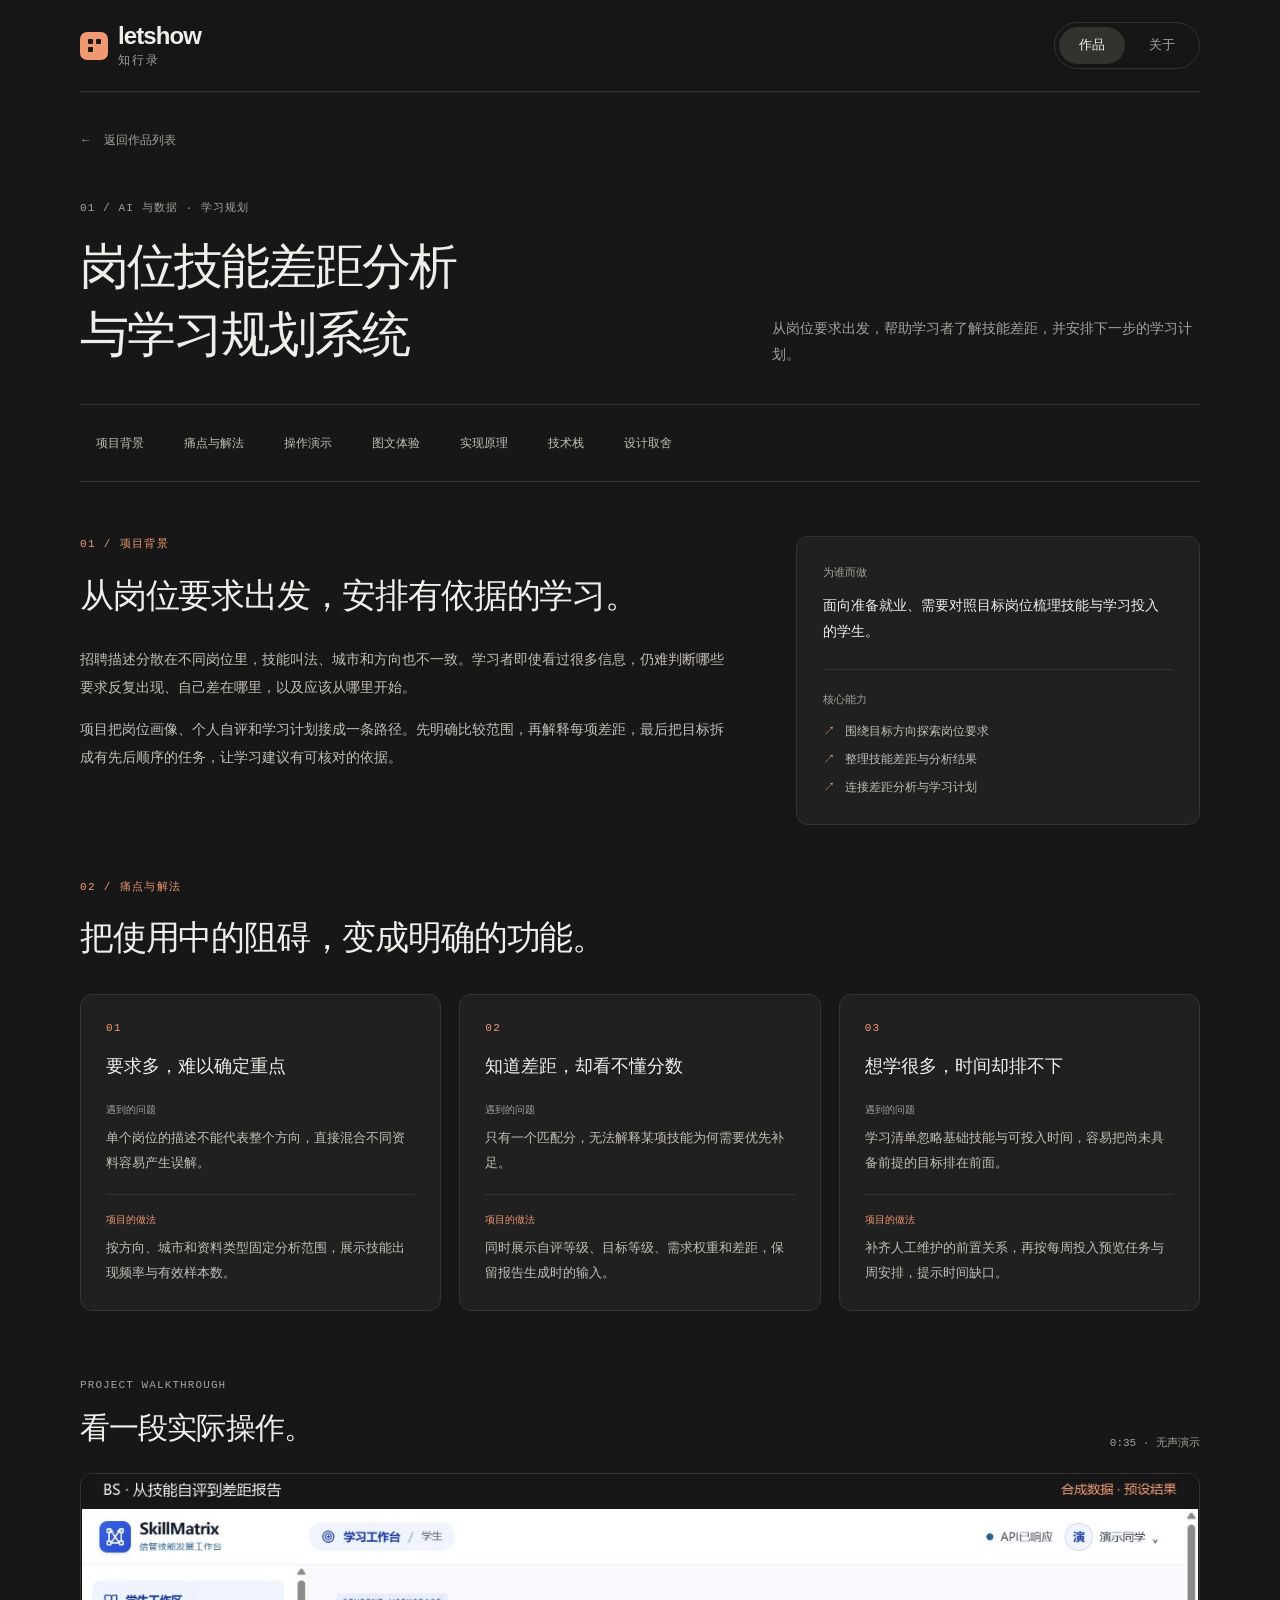
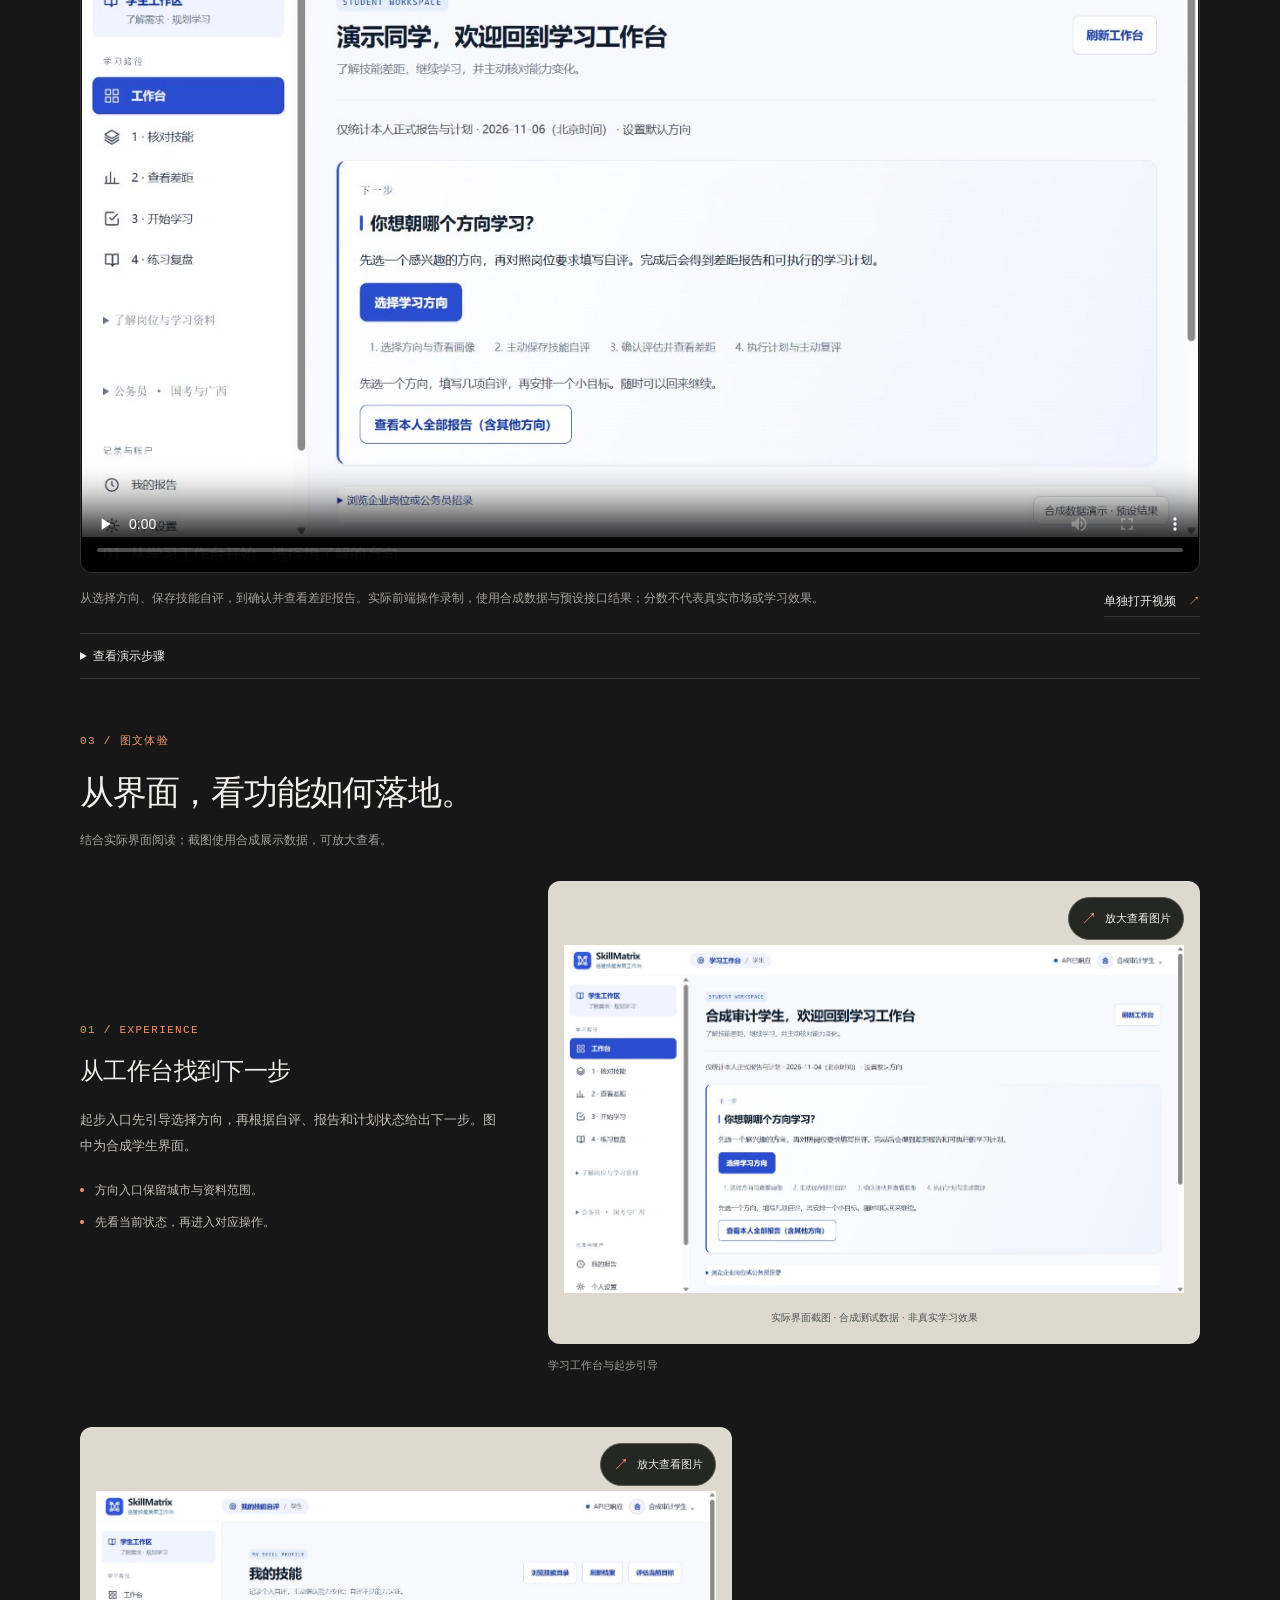
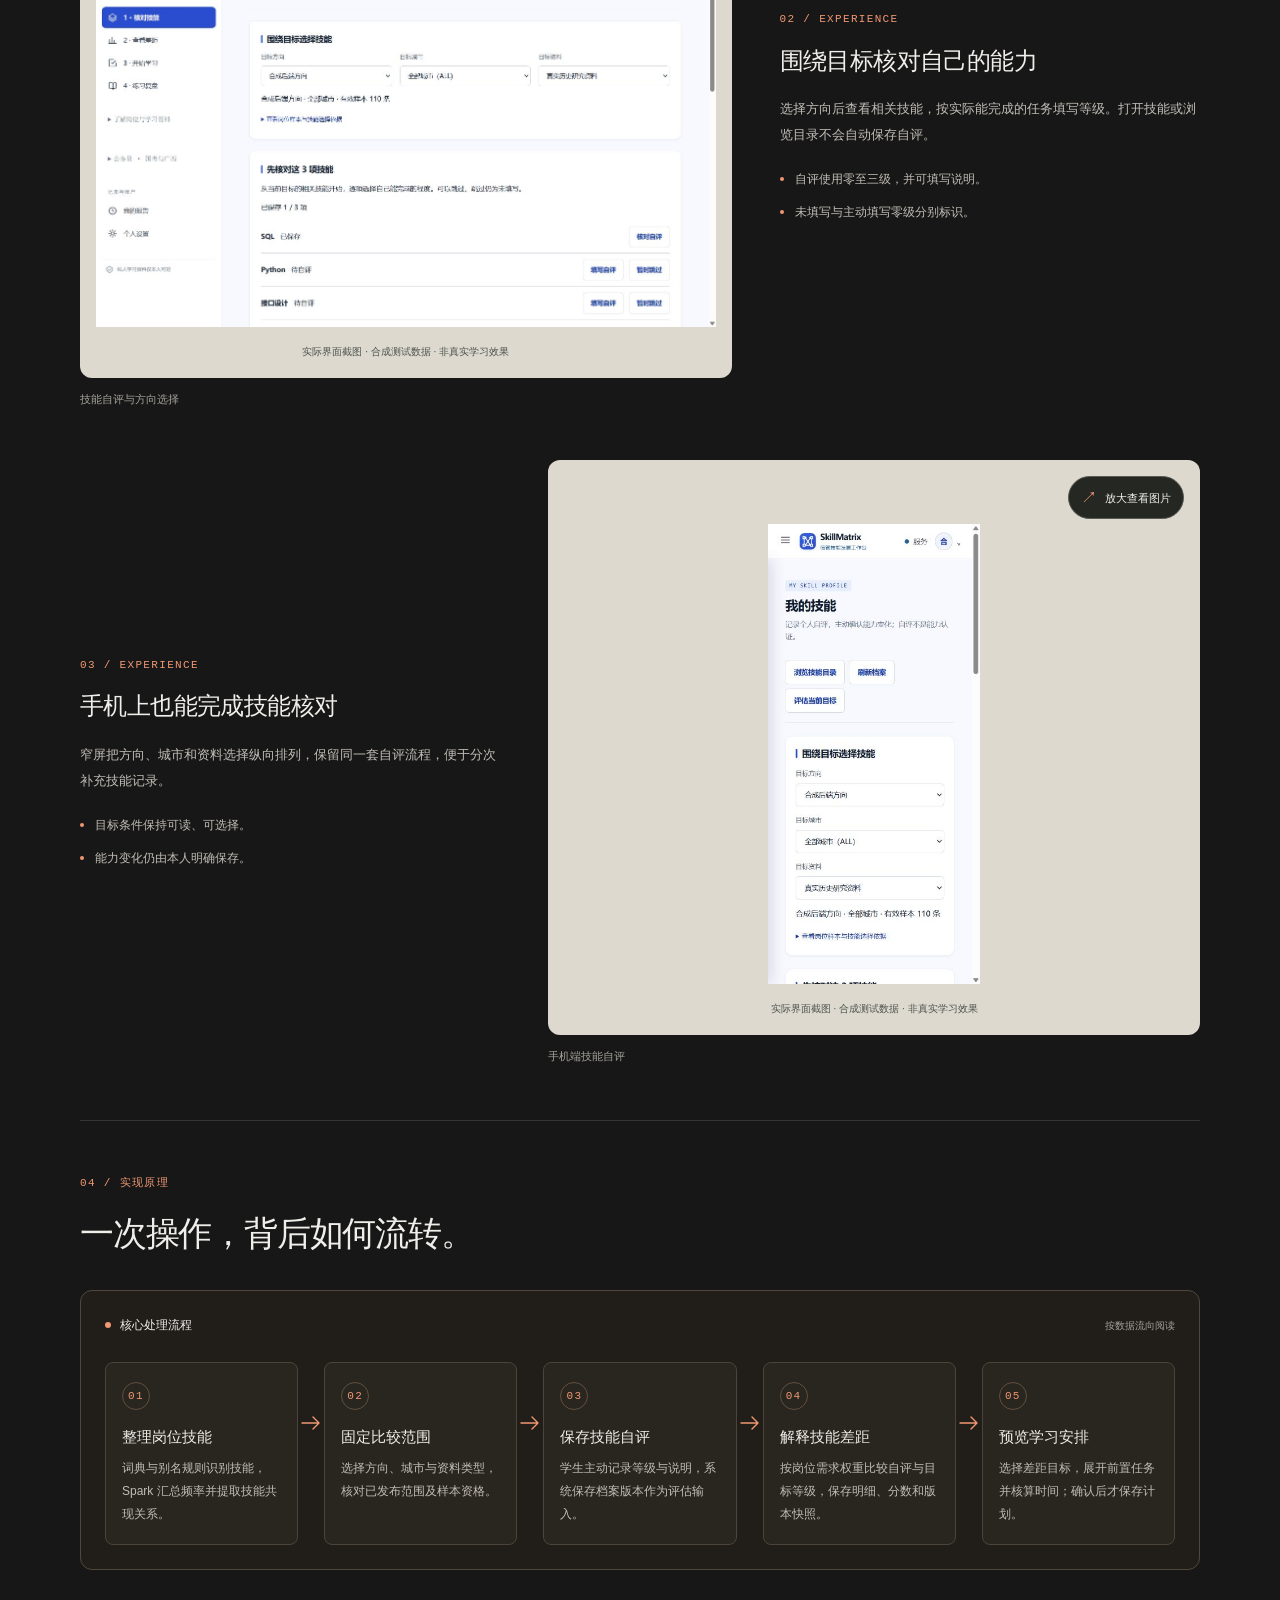
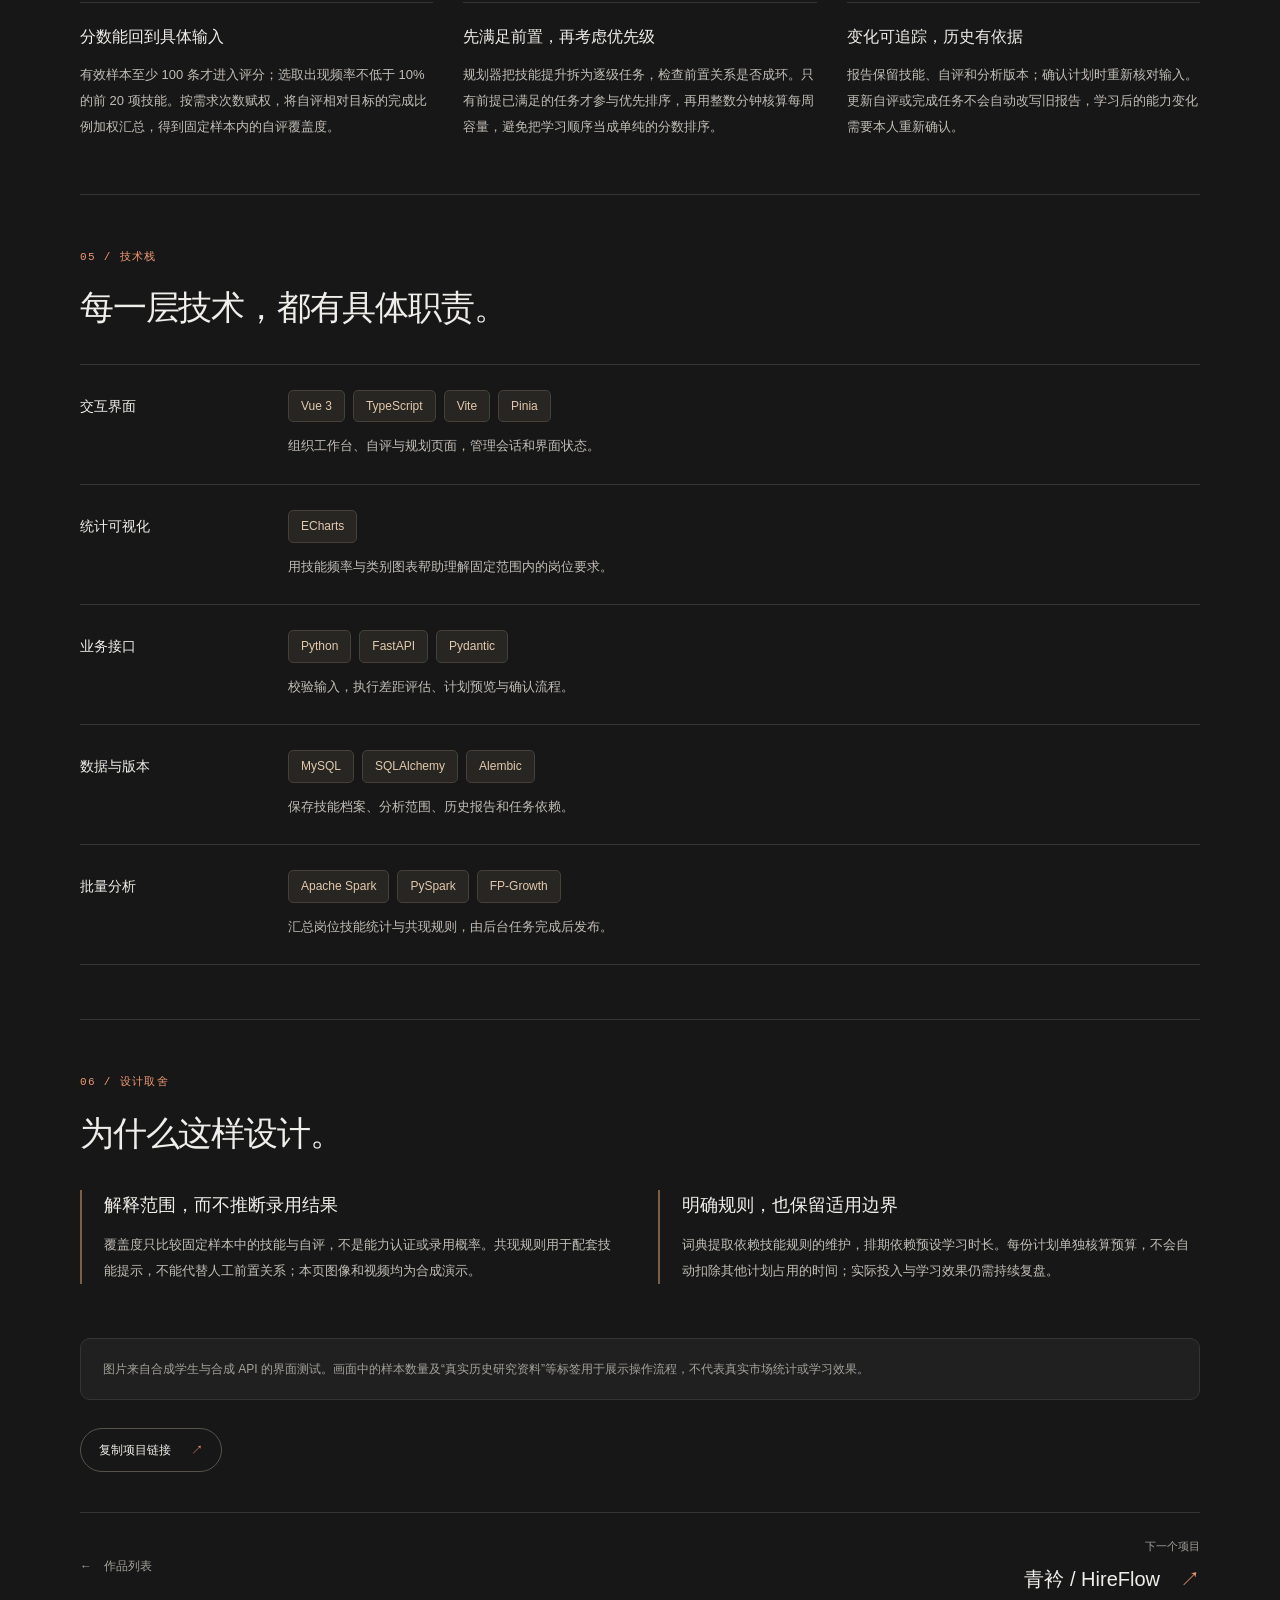
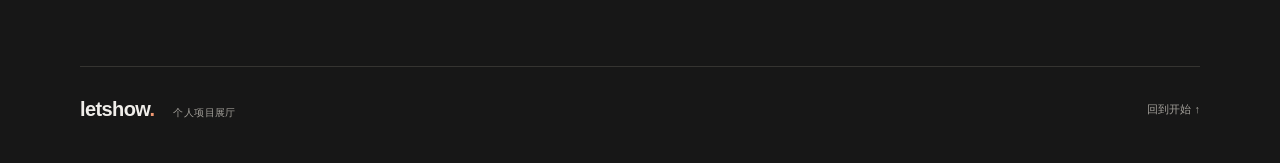
==== commit 017216fb: "Add Chinese brand name below letshow" ====
--- a/projects/bs/index.html
+++ b/projects/bs/index.html
@@ -1 +1 @@
-<!DOCTYPE html><html lang="zh-CN"><head><meta charset="utf-8"><meta http-equiv="Content-Security-Policy" content="default-src 'self'; script-src 'self' 'sha256-/shXMr2OihsRv8CWag9vAklJfCwr9Tyyzj+A23+vwCA=' 'sha256-zLakd8B77ncjwmERFoytzZakohlbPKrEmWP+P48kZ+E='; script-src-attr 'none'; style-src 'self' 'unsafe-inline'; img-src 'self' data:; font-src 'self'; media-src 'self'; connect-src 'none'; object-src 'none'; frame-src 'none'; worker-src 'none'; base-uri 'self'; form-action 'none'"><meta name="referrer" content="no-referrer"><meta name="viewport" content="width=device-width, initial-scale=1"><meta name="color-scheme" content="dark"><meta name="theme-color" content="#171717"><meta name="description" content="从岗位要求出发，帮助学习者了解技能差距，并安排下一步的学习计划。"><meta name="robots" content="noindex, nofollow"><meta property="og:type" content="website"><meta property="og:locale" content="zh_CN"><meta property="og:site_name" content="LetShow · 我的项目展厅"><meta property="og:title" content="岗位技能差距分析与学习规划系统 — LetShow"><meta property="og:description" content="从岗位要求出发，帮助学习者了解技能差距，并安排下一步的学习计划。"><meta name="twitter:card" content="summary_large_image"><meta name="twitter:title" content="岗位技能差距分析与学习规划系统 — LetShow"><meta name="twitter:description" content="从岗位要求出发，帮助学习者了解技能差距，并安排下一步的学习计划。"><link rel="canonical" href="https://chenc55.github.io/projects/bs/"><meta property="og:url" content="https://chenc55.github.io/projects/bs/"><meta property="og:image" content="https://chenc55.github.io/images/projects/bs/skills.jpg"><meta property="og:image:alt" content="合成学生的技能自评页面，包含学习方向选择和 SQL、Python 等技能的自评入口"><meta property="og:image:width" content="1265"><meta property="og:image:height" content="889"><meta name="twitter:image" content="https://chenc55.github.io/images/projects/bs/skills.jpg"><meta name="twitter:image:alt" content="合成学生的技能自评页面，包含学习方向选择和 SQL、Python 等技能的自评入口"><title>岗位技能差距分析与学习规划系统 — LetShow</title><link rel="icon" href="data:image/svg+xml,%3Csvg xmlns='http://www.w3.org/2000/svg' viewBox='0 0 32 32'%3E%3Crect width='32' height='32' rx='8' fill='%23ff7951'/%3E%3Cpath d='M10 8v16h14v-5h-9V8z' fill='%23101617'/%3E%3C/svg%3E"><link rel="stylesheet" href="/_astro/BaseLayout.B9nywEm4.css"><link rel="stylesheet" href="/_astro/_id_.DTfwZXMk.css"></head><body><a class="skip" href="#main-content">跳到主要内容</a><header class="header"><div class="wrap header-row"><a class="brand" href="/#top" aria-label="LetShow 首页"><span class="brand-mark" aria-hidden="true"><i></i><i></i><i></i><i></i></span><span>letshow</span></a><nav class="nav" aria-label="主导航"><a class="nav-work" href="/#works">作品</a><a href="/#about">关于</a></nav></div></header><main id="main-content" tabindex="-1"><article class="wrap detail" data-project-detail aria-labelledby="detail-title"><a class="back-link" data-return-works href="/#works"><span aria-hidden="true">←</span> 返回作品列表</a><div class="detail-heading"><div><p class="eyebrow mono">01 / AI 与数据 · 学习规划</p><h1 id="detail-title">岗位技能差距分析与学习规划系统</h1></div><div class="detail-intro"><p>从岗位要求出发，帮助学习者了解技能差距，并安排下一步的学习计划。</p></div></div><div class="case-study" data-astro-cid-xkkcabxo><nav class="case-nav" aria-label="项目介绍目录" data-astro-cid-xkkcabxo><a href="#background" data-astro-cid-xkkcabxo>项目背景</a><a href="#problems" data-astro-cid-xkkcabxo>痛点与解法</a><a href="#demo" data-astro-cid-xkkcabxo>操作演示</a><a href="#experience" data-astro-cid-xkkcabxo>图文体验</a><a href="#principle" data-astro-cid-xkkcabxo>实现原理</a><a href="#stack" data-astro-cid-xkkcabxo>技术栈</a><a href="#choices" data-astro-cid-xkkcabxo>设计取舍</a></nav><section id="background" class="case-section case-overview" aria-labelledby="background-title" tabindex="-1" data-astro-cid-xkkcabxo><div class="case-narrative" data-astro-cid-xkkcabxo><p class="case-kicker mono" data-astro-cid-xkkcabxo>01 / 项目背景</p><h2 id="background-title" data-astro-cid-xkkcabxo><span data-astro-cid-xkkcabxo>从岗位要求出发，</span><span data-astro-cid-xkkcabxo>安排有依据的学习。</span></h2><div class="case-prose" data-astro-cid-xkkcabxo><p data-astro-cid-xkkcabxo>招聘描述分散在不同岗位里，技能叫法、城市和方向也不一致。学习者即使看过很多信息，仍难判断哪些要求反复出现、自己差在哪里，以及应该从哪里开始。</p><p data-astro-cid-xkkcabxo>项目把岗位画像、个人自评和学习计划接成一条路径。先明确比较范围，再解释每项差距，最后把目标拆成有先后顺序的任务，让学习建议有可核对的依据。</p></div></div><aside class="case-brief" aria-label="适用场景与核心能力" data-astro-cid-xkkcabxo><p class="case-label" data-astro-cid-xkkcabxo>为谁而做</p><p class="case-audience" data-astro-cid-xkkcabxo>面向准备就业、需要对照目标岗位梳理技能与学习投入的学生。</p><p class="case-label case-brief-label" data-astro-cid-xkkcabxo>核心能力</p><ul class="case-capabilities" role="list" data-astro-cid-xkkcabxo><li data-astro-cid-xkkcabxo>围绕目标方向探索岗位要求</li><li data-astro-cid-xkkcabxo>整理技能差距与分析结果</li><li data-astro-cid-xkkcabxo>连接差距分析与学习计划</li></ul></aside></section><section id="problems" class="case-section" aria-labelledby="problems-title" tabindex="-1" data-astro-cid-xkkcabxo><div class="case-section-heading" data-astro-cid-xkkcabxo><p class="case-kicker mono" data-astro-cid-xkkcabxo>02 / 痛点与解法</p><h2 id="problems-title" data-astro-cid-xkkcabxo>把使用中的阻碍，变成明确的功能。</h2></div><div class="case-problems" data-astro-cid-xkkcabxo><article class="case-problem" data-astro-cid-xkkcabxo><span class="case-number mono" aria-hidden="true" data-astro-cid-xkkcabxo>01</span><h3 data-astro-cid-xkkcabxo>要求多，难以确定重点</h3><dl data-astro-cid-xkkcabxo><dt data-astro-cid-xkkcabxo>遇到的问题</dt><dd data-astro-cid-xkkcabxo>单个岗位的描述不能代表整个方向，直接混合不同资料容易产生误解。</dd><dt class="solution-label" data-astro-cid-xkkcabxo>项目的做法</dt><dd data-astro-cid-xkkcabxo>按方向、城市和资料类型固定分析范围，展示技能出现频率与有效样本数。</dd></dl></article><article class="case-problem" data-astro-cid-xkkcabxo><span class="case-number mono" aria-hidden="true" data-astro-cid-xkkcabxo>02</span><h3 data-astro-cid-xkkcabxo>知道差距，却看不懂分数</h3><dl data-astro-cid-xkkcabxo><dt data-astro-cid-xkkcabxo>遇到的问题</dt><dd data-astro-cid-xkkcabxo>只有一个匹配分，无法解释某项技能为何需要优先补足。</dd><dt class="solution-label" data-astro-cid-xkkcabxo>项目的做法</dt><dd data-astro-cid-xkkcabxo>同时展示自评等级、目标等级、需求权重和差距，保留报告生成时的输入。</dd></dl></article><article class="case-problem" data-astro-cid-xkkcabxo><span class="case-number mono" aria-hidden="true" data-astro-cid-xkkcabxo>03</span><h3 data-astro-cid-xkkcabxo>想学很多，时间却排不下</h3><dl data-astro-cid-xkkcabxo><dt data-astro-cid-xkkcabxo>遇到的问题</dt><dd data-astro-cid-xkkcabxo>学习清单忽略基础技能与可投入时间，容易把尚未具备前提的目标排在前面。</dd><dt class="solution-label" data-astro-cid-xkkcabxo>项目的做法</dt><dd data-astro-cid-xkkcabxo>补齐人工维护的前置关系，再按每周投入预览任务与周安排，提示时间缺口。</dd></dl></article></div></section><div id="demo" class="case-demo" tabindex="-1" data-astro-cid-xkkcabxo><section class="project-video" aria-labelledby="video-heading"><div class="video-heading"><div><p class="eyebrow mono">PROJECT WALKTHROUGH</p><h2 id="video-heading">看一段实际操作。</h2></div><span class="video-meta">0:35 · 无声演示</span></div><video controls playsinline preload="none" poster="/images/projects/bs/demo-poster.jpg" width="1280" height="800" aria-label="岗位技能差距分析与学习规划系统操作演示" aria-describedby="video-description"><source src="/videos/projects/bs/preview.mp4" type="video/mp4"><track kind="captions" src="/videos/projects/bs/preview.vtt" srclang="zh" label="中文步骤说明">当前浏览器无法播放视频，可<a href="/videos/projects/bs/preview.mp4">打开 MP4 视频</a>，或阅读下方演示步骤。</video><div class="video-caption"><p id="video-description">从选择方向、保存技能自评，到确认并查看差距报告。实际前端操作录制，使用合成数据与预设接口结果；分数不代表真实市场或学习效果。</p><a class="video-direct" href="/videos/projects/bs/preview.mp4">单独打开视频 <span aria-hidden="true">↗</span></a></div><details class="video-transcript"><summary>查看演示步骤</summary><ol><li>从学习工作台选择“后端开发（合成演示）”，进入相关技能清单。</li><li>将目标资料切换为模拟演示资料，打开 SQL 自评，主动选择等级并保存。</li><li>核对评估范围与技能输入，确认生成模拟报告。</li><li>查看报告概览及技能明细，对照当前自评与目标等级。</li></ol></details></section></div><section id="experience" class="case-section" aria-labelledby="experience-title" tabindex="-1" data-astro-cid-xkkcabxo><div class="case-section-heading" data-astro-cid-xkkcabxo><p class="case-kicker mono" data-astro-cid-xkkcabxo>03 / 图文体验</p><h2 id="experience-title" data-astro-cid-xkkcabxo>从界面，看功能如何落地。</h2><p data-astro-cid-xkkcabxo>结合实际界面阅读；截图使用合成展示数据，可放大查看。</p></div><div class="case-walkthrough" data-astro-cid-xkkcabxo><article class="case-scene" aria-labelledby="scene-1" data-astro-cid-xkkcabxo><div class="case-scene-copy" data-astro-cid-xkkcabxo><p class="case-number mono" data-astro-cid-xkkcabxo>01 / EXPERIENCE</p><h3 id="scene-1" data-astro-cid-xkkcabxo>从工作台找到下一步</h3><p data-astro-cid-xkkcabxo>起步入口先引导选择方向，再根据自评、报告和计划状态给出下一步。图中为合成学生界面。</p><ul class="case-points" role="list" data-astro-cid-xkkcabxo><li data-astro-cid-xkkcabxo>方向入口保留城市与资料范围。</li><li data-astro-cid-xkkcabxo>先看当前状态，再进入对应操作。</li></ul></div><div class="case-scene-media" data-astro-cid-xkkcabxo><div data-artwork-viewer><figure class="detail-art" aria-label="岗位技能差距分析与学习规划系统：学习工作台与起步引导"><div class="artwork-trigger-area"><div class="art art-media" data-artwork="bs"><img class="art-image" src="/images/projects/bs/workspace.jpg" alt="合成学生的学习工作台，通过选择学习方向开始技能核对与学习规划" width="1265" height="712" loading="lazy" decoding="async"><span class="art-media-label">实际界面截图 · 合成测试数据 · 非真实学习效果</span></div><button class="artwork-open" data-artwork-open type="button" hidden aria-haspopup="dialog" aria-controls="artwork-bs-2" aria-expanded="false" aria-label="放大查看岗位技能差距分析与学习规划系统：学习工作台与起步引导"><span class="artwork-open-label"><span aria-hidden="true">↗</span> 放大查看图片</span></button></div><figcaption class="artwork-caption">学习工作台与起步引导</figcaption></figure><dialog class="artwork-dialog" data-artwork-dialog id="artwork-bs-2" aria-labelledby="artwork-bs-2-title" aria-describedby="artwork-bs-2-description"><div class="artwork-dialog-panel"><header class="artwork-dialog-header"><div><h2 id="artwork-bs-2-title">学习工作台与起步引导</h2><p id="artwork-bs-2-description">实际界面截图 · 合成测试数据 · 非真实学习效果</p></div><button class="artwork-close" data-artwork-close type="button" autofocus>关闭 <span aria-hidden="true">×</span></button></header><div class="artwork-dialog-art"><div class="art art-media" data-artwork="bs"><img class="art-image" src="/images/projects/bs/workspace.jpg" alt="合成学生的学习工作台，通过选择学习方向开始技能核对与学习规划" width="1265" height="712" loading="eager" decoding="async"><span class="art-media-label">实际界面截图 · 合成测试数据 · 非真实学习效果</span></div></div></div></dialog></div><script type="module">function e(e){let t=Array.from(e.querySelectorAll(`a[data-return-works]`)),n=e.querySelector(`a[data-next-project]`),r=n?new URL(n.href):null,i=new Set([`web`,`desktop`]),a=()=>{let e=new URLSearchParams(location.search).getAll(`from`),a=e.length===1&&i.has(e[0])?e[0]:`all`,o=new URL(`/#works`,location.origin);if(a!==`all`&&o.searchParams.set(`category`,a),t.forEach(e=>{e.href=`${o.pathname}${o.search}${o.hash}`}),n&&r&&r.origin===location.origin&&r.pathname.startsWith(`/projects/`)){let e=new URL(r.href);a===`all`?e.searchParams.delete(`from`):e.searchParams.set(`from`,a),n.href=`${e.pathname}${e.search}${e.hash}`}};a(),window.addEventListener(`popstate`,a),window.addEventListener(`pageshow`,e=>{e.persisted&&a()})}function t(e){let t=e.querySelector(`[data-project-share]`),n=t?.querySelector(`[data-copy-project]`),r=t?.querySelector(`[data-share-status]`),i=t?.querySelector(`[data-share-fallback]`),a=t?.querySelector(`[data-share-url]`);if(!t||!n||!r||!i||!a)return;let o=new URL(location.pathname,location.origin).href;a.value=o,n.addEventListener(`click`,async()=>{n.disabled=!0,r.textContent=``;try{if(!navigator.clipboard?.writeText)throw Error(`clipboard_unavailable`);await navigator.clipboard.writeText(o),i.hidden=!0,r.textContent=`项目链接已复制。`}catch{i.hidden=!1,r.textContent=`请复制下方已选中的链接。`,a.focus(),a.select()}finally{n.disabled=!1}}),t.hidden=!1}function n(e){let t=e.querySelector(`button[data-artwork-open]`),n=e.querySelector(`dialog[data-artwork-dialog]`),r=n?.querySelector(`button[data-artwork-close]`),i=n?.getAttribute(`aria-labelledby`),a=n?.getAttribute(`aria-describedby`),o=i?document.getElementById(i):null,s=a?document.getElementById(a):null;if(!t||!n||!r||!n.id||t.getAttribute(`aria-controls`)!==n.id||!o||!s||!n.contains(o)||!n.contains(s)||!e.querySelector(`.detail-art [data-artwork]`)||!n.querySelector(`.artwork-dialog-art [data-artwork]`)||typeof n.showModal!=`function`||typeof n.close!=`function`)return;let c,l=!1,u=!0,d=()=>{c=void 0},f=e=>{let t=n.getBoundingClientRect();return e.clientX<t.left||e.clientX>t.right||e.clientY<t.top||e.clientY>t.bottom};t.addEventListener(`click`,()=>{l||n.open||!n.isConnected||(d(),u=!0,n.showModal(),t.setAttribute(`aria-expanded`,`true`))}),r.addEventListener(`click`,()=>{n.open&&n.close()}),n.addEventListener(`pointerdown`,e=>{d(),n.open&&e.isPrimary&&e.button===0&&e.target===n&&f(e)&&(c=e.pointerId)}),n.addEventListener(`pointerup`,e=>{let t=c===e.pointerId;d(),n.open&&t&&e.isPrimary&&e.button===0&&e.target===n&&f(e)&&n.close()}),n.addEventListener(`pointercancel`,d),n.addEventListener(`cancel`,d),n.addEventListener(`close`,()=>{n.open||(d(),t.setAttribute(`aria-expanded`,`false`),u&&!l&&!document.hidden&&t.isConnected&&t.focus({preventScroll:!0}))}),window.addEventListener(`blur`,d),window.addEventListener(`pagehide`,()=>{l=!0,u=!1,d(),t.setAttribute(`aria-expanded`,`false`),n.open&&n.close()}),window.addEventListener(`pageshow`,()=>{l=!1,d(),t.setAttribute(`aria-expanded`,String(n.open))}),t.hidden=!1}var r=document.querySelector(`[data-project-detail]`);r&&(e(r),t(r)),document.querySelectorAll(`[data-artwork-viewer]`).forEach(n);</script></div></article><article class="case-scene" aria-labelledby="scene-2" data-astro-cid-xkkcabxo><div class="case-scene-copy" data-astro-cid-xkkcabxo><p class="case-number mono" data-astro-cid-xkkcabxo>02 / EXPERIENCE</p><h3 id="scene-2" data-astro-cid-xkkcabxo>围绕目标核对自己的能力</h3><p data-astro-cid-xkkcabxo>选择方向后查看相关技能，按实际能完成的任务填写等级。打开技能或浏览目录不会自动保存自评。</p><ul class="case-points" role="list" data-astro-cid-xkkcabxo><li data-astro-cid-xkkcabxo>自评使用零至三级，并可填写说明。</li><li data-astro-cid-xkkcabxo>未填写与主动填写零级分别标识。</li></ul></div><div class="case-scene-media" data-astro-cid-xkkcabxo><div data-artwork-viewer><figure class="detail-art" aria-label="岗位技能差距分析与学习规划系统：技能自评与方向选择"><div class="artwork-trigger-area"><div class="art art-media" data-artwork="bs"><img class="art-image" src="/images/projects/bs/skills.jpg" alt="合成学生的技能自评页面，包含学习方向选择和 SQL、Python 等技能的自评入口" width="1265" height="889" loading="lazy" decoding="async"><span class="art-media-label">实际界面截图 · 合成测试数据 · 非真实学习效果</span></div><button class="artwork-open" data-artwork-open type="button" hidden aria-haspopup="dialog" aria-controls="artwork-bs-1" aria-expanded="false" aria-label="放大查看岗位技能差距分析与学习规划系统：技能自评与方向选择"><span class="artwork-open-label"><span aria-hidden="true">↗</span> 放大查看图片</span></button></div><figcaption class="artwork-caption">技能自评与方向选择</figcaption></figure><dialog class="artwork-dialog" data-artwork-dialog id="artwork-bs-1" aria-labelledby="artwork-bs-1-title" aria-describedby="artwork-bs-1-description"><div class="artwork-dialog-panel"><header class="artwork-dialog-header"><div><h2 id="artwork-bs-1-title">技能自评与方向选择</h2><p id="artwork-bs-1-description">实际界面截图 · 合成测试数据 · 非真实学习效果</p></div><button class="artwork-close" data-artwork-close type="button" autofocus>关闭 <span aria-hidden="true">×</span></button></header><div class="artwork-dialog-art"><div class="art art-media" data-artwork="bs"><img class="art-image" src="/images/projects/bs/skills.jpg" alt="合成学生的技能自评页面，包含学习方向选择和 SQL、Python 等技能的自评入口" width="1265" height="889" loading="eager" decoding="async"><span class="art-media-label">实际界面截图 · 合成测试数据 · 非真实学习效果</span></div></div></div></dialog></div></div></article><article class="case-scene" aria-labelledby="scene-3" data-astro-cid-xkkcabxo><div class="case-scene-copy" data-astro-cid-xkkcabxo><p class="case-number mono" data-astro-cid-xkkcabxo>03 / EXPERIENCE</p><h3 id="scene-3" data-astro-cid-xkkcabxo>手机上也能完成技能核对</h3><p data-astro-cid-xkkcabxo>窄屏把方向、城市和资料选择纵向排列，保留同一套自评流程，便于分次补充技能记录。</p><ul class="case-points" role="list" data-astro-cid-xkkcabxo><li data-astro-cid-xkkcabxo>目标条件保持可读、可选择。</li><li data-astro-cid-xkkcabxo>能力变化仍由本人明确保存。</li></ul></div><div class="case-scene-media" data-astro-cid-xkkcabxo><div data-artwork-viewer><figure class="detail-art" aria-label="岗位技能差距分析与学习规划系统：手机端技能自评"><div class="artwork-trigger-area"><div class="art art-media art-media-portrait" data-artwork="bs"><img class="art-image" src="/images/projects/bs/skills-mobile.jpg" alt="手机端技能自评页面，学习方向、城市和资料选择纵向排列，内容来自合成测试" width="375" height="812" loading="lazy" decoding="async"><span class="art-media-label">实际界面截图 · 合成测试数据 · 非真实学习效果</span></div><button class="artwork-open" data-artwork-open type="button" hidden aria-haspopup="dialog" aria-controls="artwork-bs-3" aria-expanded="false" aria-label="放大查看岗位技能差距分析与学习规划系统：手机端技能自评"><span class="artwork-open-label"><span aria-hidden="true">↗</span> 放大查看图片</span></button></div><figcaption class="artwork-caption">手机端技能自评</figcaption></figure><dialog class="artwork-dialog" data-artwork-dialog id="artwork-bs-3" aria-labelledby="artwork-bs-3-title" aria-describedby="artwork-bs-3-description"><div class="artwork-dialog-panel"><header class="artwork-dialog-header"><div><h2 id="artwork-bs-3-title">手机端技能自评</h2><p id="artwork-bs-3-description">实际界面截图 · 合成测试数据 · 非真实学习效果</p></div><button class="artwork-close" data-artwork-close type="button" autofocus>关闭 <span aria-hidden="true">×</span></button></header><div class="artwork-dialog-art"><div class="art art-media art-media-portrait" data-artwork="bs"><img class="art-image" src="/images/projects/bs/skills-mobile.jpg" alt="手机端技能自评页面，学习方向、城市和资料选择纵向排列，内容来自合成测试" width="375" height="812" loading="eager" decoding="async"><span class="art-media-label">实际界面截图 · 合成测试数据 · 非真实学习效果</span></div></div></div></dialog></div></div></article></div></section><section id="principle" class="case-section" aria-labelledby="principle-title" tabindex="-1" data-astro-cid-xkkcabxo><div class="case-section-heading" data-astro-cid-xkkcabxo><p class="case-kicker mono" data-astro-cid-xkkcabxo>04 / 实现原理</p><h2 id="principle-title" data-astro-cid-xkkcabxo>一次操作，背后如何流转。</h2></div><figure class="case-flow" aria-labelledby="flow-caption" data-astro-cid-xkkcabxo><figcaption id="flow-caption" data-astro-cid-xkkcabxo><span class="flow-dot" aria-hidden="true" data-astro-cid-xkkcabxo></span>核心处理流程<span class="flow-caption-note" data-astro-cid-xkkcabxo>按数据流向阅读</span></figcaption><ol class="flow-steps" role="list" style="--flow-count: 5" data-astro-cid-xkkcabxo><li class="flow-step" data-astro-cid-xkkcabxo><span class="flow-index mono" aria-hidden="true" data-astro-cid-xkkcabxo>01</span><h3 data-astro-cid-xkkcabxo>整理岗位技能</h3><p data-astro-cid-xkkcabxo>词典与别名规则识别技能，Spark 汇总频率并提取技能共现关系。</p><svg class="flow-arrow" width="24" height="24" viewBox="0 0 24 24" fill="none" aria-hidden="true" data-astro-cid-xkkcabxo><path d="M3 12h17m-6-6 6 6-6 6" stroke="currentColor" stroke-width="1.4" stroke-linecap="round" stroke-linejoin="round" data-astro-cid-xkkcabxo></path></svg></li><li class="flow-step" data-astro-cid-xkkcabxo><span class="flow-index mono" aria-hidden="true" data-astro-cid-xkkcabxo>02</span><h3 data-astro-cid-xkkcabxo>固定比较范围</h3><p data-astro-cid-xkkcabxo>选择方向、城市与资料类型，核对已发布范围及样本资格。</p><svg class="flow-arrow" width="24" height="24" viewBox="0 0 24 24" fill="none" aria-hidden="true" data-astro-cid-xkkcabxo><path d="M3 12h17m-6-6 6 6-6 6" stroke="currentColor" stroke-width="1.4" stroke-linecap="round" stroke-linejoin="round" data-astro-cid-xkkcabxo></path></svg></li><li class="flow-step" data-astro-cid-xkkcabxo><span class="flow-index mono" aria-hidden="true" data-astro-cid-xkkcabxo>03</span><h3 data-astro-cid-xkkcabxo>保存技能自评</h3><p data-astro-cid-xkkcabxo>学生主动记录等级与说明，系统保存档案版本作为评估输入。</p><svg class="flow-arrow" width="24" height="24" viewBox="0 0 24 24" fill="none" aria-hidden="true" data-astro-cid-xkkcabxo><path d="M3 12h17m-6-6 6 6-6 6" stroke="currentColor" stroke-width="1.4" stroke-linecap="round" stroke-linejoin="round" data-astro-cid-xkkcabxo></path></svg></li><li class="flow-step" data-astro-cid-xkkcabxo><span class="flow-index mono" aria-hidden="true" data-astro-cid-xkkcabxo>04</span><h3 data-astro-cid-xkkcabxo>解释技能差距</h3><p data-astro-cid-xkkcabxo>按岗位需求权重比较自评与目标等级，保存明细、分数和版本快照。</p><svg class="flow-arrow" width="24" height="24" viewBox="0 0 24 24" fill="none" aria-hidden="true" data-astro-cid-xkkcabxo><path d="M3 12h17m-6-6 6 6-6 6" stroke="currentColor" stroke-width="1.4" stroke-linecap="round" stroke-linejoin="round" data-astro-cid-xkkcabxo></path></svg></li><li class="flow-step" data-astro-cid-xkkcabxo><span class="flow-index mono" aria-hidden="true" data-astro-cid-xkkcabxo>05</span><h3 data-astro-cid-xkkcabxo>预览学习安排</h3><p data-astro-cid-xkkcabxo>选择差距目标，展开前置任务并核算时间；确认后才保存计划。</p></li></ol></figure><div class="case-principles" data-astro-cid-xkkcabxo><article data-astro-cid-xkkcabxo><h3 data-astro-cid-xkkcabxo>分数能回到具体输入</h3><p data-astro-cid-xkkcabxo>有效样本至少 100 条才进入评分；选取出现频率不低于 10% 的前 20 项技能。按需求次数赋权，将自评相对目标的完成比例加权汇总，得到固定样本内的自评覆盖度。</p></article><article data-astro-cid-xkkcabxo><h3 data-astro-cid-xkkcabxo>先满足前置，再考虑优先级</h3><p data-astro-cid-xkkcabxo>规划器把技能提升拆为逐级任务，检查前置关系是否成环。只有前提已满足的任务才参与优先排序，再用整数分钟核算每周容量，避免把学习顺序当成单纯的分数排序。</p></article><article data-astro-cid-xkkcabxo><h3 data-astro-cid-xkkcabxo>变化可追踪，历史有依据</h3><p data-astro-cid-xkkcabxo>报告保留技能、自评和分析版本；确认计划时重新核对输入。更新自评或完成任务不会自动改写旧报告，学习后的能力变化需要本人重新确认。</p></article></div></section><section id="stack" class="case-section" aria-labelledby="stack-title" tabindex="-1" data-astro-cid-xkkcabxo><div class="case-section-heading" data-astro-cid-xkkcabxo><p class="case-kicker mono" data-astro-cid-xkkcabxo>05 / 技术栈</p><h2 id="stack-title" data-astro-cid-xkkcabxo>每一层技术，都有具体职责。</h2></div><dl class="case-stack" data-astro-cid-xkkcabxo><div class="stack-row" data-astro-cid-xkkcabxo><dt data-astro-cid-xkkcabxo>交互界面</dt><dd data-astro-cid-xkkcabxo><ul class="stack-tools" role="list" data-astro-cid-xkkcabxo><li data-astro-cid-xkkcabxo>Vue 3</li><li data-astro-cid-xkkcabxo>TypeScript</li><li data-astro-cid-xkkcabxo>Vite</li><li data-astro-cid-xkkcabxo>Pinia</li></ul><p data-astro-cid-xkkcabxo>组织工作台、自评与规划页面，管理会话和界面状态。</p></dd></div><div class="stack-row" data-astro-cid-xkkcabxo><dt data-astro-cid-xkkcabxo>统计可视化</dt><dd data-astro-cid-xkkcabxo><ul class="stack-tools" role="list" data-astro-cid-xkkcabxo><li data-astro-cid-xkkcabxo>ECharts</li></ul><p data-astro-cid-xkkcabxo>用技能频率与类别图表帮助理解固定范围内的岗位要求。</p></dd></div><div class="stack-row" data-astro-cid-xkkcabxo><dt data-astro-cid-xkkcabxo>业务接口</dt><dd data-astro-cid-xkkcabxo><ul class="stack-tools" role="list" data-astro-cid-xkkcabxo><li data-astro-cid-xkkcabxo>Python</li><li data-astro-cid-xkkcabxo>FastAPI</li><li data-astro-cid-xkkcabxo>Pydantic</li></ul><p data-astro-cid-xkkcabxo>校验输入，执行差距评估、计划预览与确认流程。</p></dd></div><div class="stack-row" data-astro-cid-xkkcabxo><dt data-astro-cid-xkkcabxo>数据与版本</dt><dd data-astro-cid-xkkcabxo><ul class="stack-tools" role="list" data-astro-cid-xkkcabxo><li data-astro-cid-xkkcabxo>MySQL</li><li data-astro-cid-xkkcabxo>SQLAlchemy</li><li data-astro-cid-xkkcabxo>Alembic</li></ul><p data-astro-cid-xkkcabxo>保存技能档案、分析范围、历史报告和任务依赖。</p></dd></div><div class="stack-row" data-astro-cid-xkkcabxo><dt data-astro-cid-xkkcabxo>批量分析</dt><dd data-astro-cid-xkkcabxo><ul class="stack-tools" role="list" data-astro-cid-xkkcabxo><li data-astro-cid-xkkcabxo>Apache Spark</li><li data-astro-cid-xkkcabxo>PySpark</li><li data-astro-cid-xkkcabxo>FP-Growth</li></ul><p data-astro-cid-xkkcabxo>汇总岗位技能统计与共现规则，由后台任务完成后发布。</p></dd></div></dl></section><section id="choices" class="case-section" aria-labelledby="choices-title" tabindex="-1" data-astro-cid-xkkcabxo><div class="case-section-heading" data-astro-cid-xkkcabxo><p class="case-kicker mono" data-astro-cid-xkkcabxo>06 / 设计取舍</p><h2 id="choices-title" data-astro-cid-xkkcabxo>为什么这样设计。</h2></div><div class="case-choices" data-astro-cid-xkkcabxo><article data-astro-cid-xkkcabxo><h3 data-astro-cid-xkkcabxo>解释范围，而不推断录用结果</h3><p data-astro-cid-xkkcabxo>覆盖度只比较固定样本中的技能与自评，不是能力认证或录用概率。共现规则用于配套技能提示，不能代替人工前置关系；本页图像和视频均为合成演示。</p></article><article data-astro-cid-xkkcabxo><h3 data-astro-cid-xkkcabxo>明确规则，也保留适用边界</h3><p data-astro-cid-xkkcabxo>词典提取依赖技能规则的维护，排期依赖预设学习时长。每份计划单独核算预算，不会自动扣除其他计划占用的时间；实际投入与学习效果仍需持续复盘。</p></article></div></section></div><aside class="detail-note" aria-label="展示说明">图片来自合成学生与合成 API 的界面测试。画面中的样本数量及“真实历史研究资料”等标签用于展示操作流程，不代表真实市场统计或学习效果。</aside><div class="project-share" data-project-share hidden><button type="button" class="outline-link" data-copy-project>复制项目链接 <span aria-hidden="true">↗</span></button><p class="share-status" data-share-status role="status" aria-live="polite" aria-atomic="true"></p><div class="share-fallback" data-share-fallback hidden><label for="project-share-url">项目链接</label><input id="project-share-url" data-share-url type="url" readonly></div></div><nav class="detail-next" aria-label="项目浏览"><a class="back-link" data-return-works href="/#works"><span aria-hidden="true">←</span> 作品列表</a><a class="next-project" data-next-project href="/projects/hireflow/" aria-label="下一个项目：青衿 / HireFlow"><span class="next-label">下一个项目</span><span class="next-name">青衿 / HireFlow<span class="next-arrow" aria-hidden="true">↗</span></span></a></nav></article></main><footer class="footer"><div class="wrap"><div class="footer-row"><span class="footer-signature">letshow<span class="accent">.</span> <span class="muted">个人项目展厅</span></span><a href="/#top">回到开始 <span aria-hidden="true">↑</span></a></div></div></footer></body></html>+<!DOCTYPE html><html lang="zh-CN"><head><meta charset="utf-8"><meta http-equiv="Content-Security-Policy" content="default-src 'self'; script-src 'self' 'sha256-/shXMr2OihsRv8CWag9vAklJfCwr9Tyyzj+A23+vwCA=' 'sha256-zLakd8B77ncjwmERFoytzZakohlbPKrEmWP+P48kZ+E='; script-src-attr 'none'; style-src 'self' 'unsafe-inline'; img-src 'self' data:; font-src 'self'; media-src 'self'; connect-src 'none'; object-src 'none'; frame-src 'none'; worker-src 'none'; base-uri 'self'; form-action 'none'"><meta name="referrer" content="no-referrer"><meta name="viewport" content="width=device-width, initial-scale=1"><meta name="color-scheme" content="dark"><meta name="theme-color" content="#171717"><meta name="description" content="从岗位要求出发，帮助学习者了解技能差距，并安排下一步的学习计划。"><meta name="robots" content="noindex, nofollow"><meta property="og:type" content="website"><meta property="og:locale" content="zh_CN"><meta property="og:site_name" content="LetShow · 我的项目展厅"><meta property="og:title" content="岗位技能差距分析与学习规划系统 — LetShow"><meta property="og:description" content="从岗位要求出发，帮助学习者了解技能差距，并安排下一步的学习计划。"><meta name="twitter:card" content="summary_large_image"><meta name="twitter:title" content="岗位技能差距分析与学习规划系统 — LetShow"><meta name="twitter:description" content="从岗位要求出发，帮助学习者了解技能差距，并安排下一步的学习计划。"><link rel="canonical" href="https://chenc55.github.io/projects/bs/"><meta property="og:url" content="https://chenc55.github.io/projects/bs/"><meta property="og:image" content="https://chenc55.github.io/images/projects/bs/skills.jpg"><meta property="og:image:alt" content="合成学生的技能自评页面，包含学习方向选择和 SQL、Python 等技能的自评入口"><meta property="og:image:width" content="1265"><meta property="og:image:height" content="889"><meta name="twitter:image" content="https://chenc55.github.io/images/projects/bs/skills.jpg"><meta name="twitter:image:alt" content="合成学生的技能自评页面，包含学习方向选择和 SQL、Python 等技能的自评入口"><title>岗位技能差距分析与学习规划系统 — LetShow</title><link rel="icon" href="data:image/svg+xml,%3Csvg xmlns='http://www.w3.org/2000/svg' viewBox='0 0 32 32'%3E%3Crect width='32' height='32' rx='8' fill='%23ff7951'/%3E%3Cpath d='M10 8v16h14v-5h-9V8z' fill='%23101617'/%3E%3C/svg%3E"><link rel="stylesheet" href="/_astro/BaseLayout.BlM0MreG.css"><link rel="stylesheet" href="/_astro/_id_.DTfwZXMk.css"></head><body><a class="skip" href="#main-content">跳到主要内容</a><header class="header"><div class="wrap header-row"><a class="brand" href="/#top" aria-label="LetShow 知行录 首页"><span class="brand-mark" aria-hidden="true"><i></i><i></i><i></i><i></i></span><span class="brand-copy"><span>letshow</span><span class="brand-name-zh">知行录</span></span></a><nav class="nav" aria-label="主导航"><a class="nav-work" href="/#works">作品</a><a href="/#about">关于</a></nav></div></header><main id="main-content" tabindex="-1"><article class="wrap detail" data-project-detail aria-labelledby="detail-title"><a class="back-link" data-return-works href="/#works"><span aria-hidden="true">←</span> 返回作品列表</a><div class="detail-heading"><div><p class="eyebrow mono">01 / AI 与数据 · 学习规划</p><h1 id="detail-title">岗位技能差距分析与学习规划系统</h1></div><div class="detail-intro"><p>从岗位要求出发，帮助学习者了解技能差距，并安排下一步的学习计划。</p></div></div><div class="case-study" data-astro-cid-xkkcabxo><nav class="case-nav" aria-label="项目介绍目录" data-astro-cid-xkkcabxo><a href="#background" data-astro-cid-xkkcabxo>项目背景</a><a href="#problems" data-astro-cid-xkkcabxo>痛点与解法</a><a href="#demo" data-astro-cid-xkkcabxo>操作演示</a><a href="#experience" data-astro-cid-xkkcabxo>图文体验</a><a href="#principle" data-astro-cid-xkkcabxo>实现原理</a><a href="#stack" data-astro-cid-xkkcabxo>技术栈</a><a href="#choices" data-astro-cid-xkkcabxo>设计取舍</a></nav><section id="background" class="case-section case-overview" aria-labelledby="background-title" tabindex="-1" data-astro-cid-xkkcabxo><div class="case-narrative" data-astro-cid-xkkcabxo><p class="case-kicker mono" data-astro-cid-xkkcabxo>01 / 项目背景</p><h2 id="background-title" data-astro-cid-xkkcabxo><span data-astro-cid-xkkcabxo>从岗位要求出发，</span><span data-astro-cid-xkkcabxo>安排有依据的学习。</span></h2><div class="case-prose" data-astro-cid-xkkcabxo><p data-astro-cid-xkkcabxo>招聘描述分散在不同岗位里，技能叫法、城市和方向也不一致。学习者即使看过很多信息，仍难判断哪些要求反复出现、自己差在哪里，以及应该从哪里开始。</p><p data-astro-cid-xkkcabxo>项目把岗位画像、个人自评和学习计划接成一条路径。先明确比较范围，再解释每项差距，最后把目标拆成有先后顺序的任务，让学习建议有可核对的依据。</p></div></div><aside class="case-brief" aria-label="适用场景与核心能力" data-astro-cid-xkkcabxo><p class="case-label" data-astro-cid-xkkcabxo>为谁而做</p><p class="case-audience" data-astro-cid-xkkcabxo>面向准备就业、需要对照目标岗位梳理技能与学习投入的学生。</p><p class="case-label case-brief-label" data-astro-cid-xkkcabxo>核心能力</p><ul class="case-capabilities" role="list" data-astro-cid-xkkcabxo><li data-astro-cid-xkkcabxo>围绕目标方向探索岗位要求</li><li data-astro-cid-xkkcabxo>整理技能差距与分析结果</li><li data-astro-cid-xkkcabxo>连接差距分析与学习计划</li></ul></aside></section><section id="problems" class="case-section" aria-labelledby="problems-title" tabindex="-1" data-astro-cid-xkkcabxo><div class="case-section-heading" data-astro-cid-xkkcabxo><p class="case-kicker mono" data-astro-cid-xkkcabxo>02 / 痛点与解法</p><h2 id="problems-title" data-astro-cid-xkkcabxo>把使用中的阻碍，变成明确的功能。</h2></div><div class="case-problems" data-astro-cid-xkkcabxo><article class="case-problem" data-astro-cid-xkkcabxo><span class="case-number mono" aria-hidden="true" data-astro-cid-xkkcabxo>01</span><h3 data-astro-cid-xkkcabxo>要求多，难以确定重点</h3><dl data-astro-cid-xkkcabxo><dt data-astro-cid-xkkcabxo>遇到的问题</dt><dd data-astro-cid-xkkcabxo>单个岗位的描述不能代表整个方向，直接混合不同资料容易产生误解。</dd><dt class="solution-label" data-astro-cid-xkkcabxo>项目的做法</dt><dd data-astro-cid-xkkcabxo>按方向、城市和资料类型固定分析范围，展示技能出现频率与有效样本数。</dd></dl></article><article class="case-problem" data-astro-cid-xkkcabxo><span class="case-number mono" aria-hidden="true" data-astro-cid-xkkcabxo>02</span><h3 data-astro-cid-xkkcabxo>知道差距，却看不懂分数</h3><dl data-astro-cid-xkkcabxo><dt data-astro-cid-xkkcabxo>遇到的问题</dt><dd data-astro-cid-xkkcabxo>只有一个匹配分，无法解释某项技能为何需要优先补足。</dd><dt class="solution-label" data-astro-cid-xkkcabxo>项目的做法</dt><dd data-astro-cid-xkkcabxo>同时展示自评等级、目标等级、需求权重和差距，保留报告生成时的输入。</dd></dl></article><article class="case-problem" data-astro-cid-xkkcabxo><span class="case-number mono" aria-hidden="true" data-astro-cid-xkkcabxo>03</span><h3 data-astro-cid-xkkcabxo>想学很多，时间却排不下</h3><dl data-astro-cid-xkkcabxo><dt data-astro-cid-xkkcabxo>遇到的问题</dt><dd data-astro-cid-xkkcabxo>学习清单忽略基础技能与可投入时间，容易把尚未具备前提的目标排在前面。</dd><dt class="solution-label" data-astro-cid-xkkcabxo>项目的做法</dt><dd data-astro-cid-xkkcabxo>补齐人工维护的前置关系，再按每周投入预览任务与周安排，提示时间缺口。</dd></dl></article></div></section><div id="demo" class="case-demo" tabindex="-1" data-astro-cid-xkkcabxo><section class="project-video" aria-labelledby="video-heading"><div class="video-heading"><div><p class="eyebrow mono">PROJECT WALKTHROUGH</p><h2 id="video-heading">看一段实际操作。</h2></div><span class="video-meta">0:35 · 无声演示</span></div><video controls playsinline preload="none" poster="/images/projects/bs/demo-poster.jpg" width="1280" height="800" aria-label="岗位技能差距分析与学习规划系统操作演示" aria-describedby="video-description"><source src="/videos/projects/bs/preview.mp4" type="video/mp4"><track kind="captions" src="/videos/projects/bs/preview.vtt" srclang="zh" label="中文步骤说明">当前浏览器无法播放视频，可<a href="/videos/projects/bs/preview.mp4">打开 MP4 视频</a>，或阅读下方演示步骤。</video><div class="video-caption"><p id="video-description">从选择方向、保存技能自评，到确认并查看差距报告。实际前端操作录制，使用合成数据与预设接口结果；分数不代表真实市场或学习效果。</p><a class="video-direct" href="/videos/projects/bs/preview.mp4">单独打开视频 <span aria-hidden="true">↗</span></a></div><details class="video-transcript"><summary>查看演示步骤</summary><ol><li>从学习工作台选择“后端开发（合成演示）”，进入相关技能清单。</li><li>将目标资料切换为模拟演示资料，打开 SQL 自评，主动选择等级并保存。</li><li>核对评估范围与技能输入，确认生成模拟报告。</li><li>查看报告概览及技能明细，对照当前自评与目标等级。</li></ol></details></section></div><section id="experience" class="case-section" aria-labelledby="experience-title" tabindex="-1" data-astro-cid-xkkcabxo><div class="case-section-heading" data-astro-cid-xkkcabxo><p class="case-kicker mono" data-astro-cid-xkkcabxo>03 / 图文体验</p><h2 id="experience-title" data-astro-cid-xkkcabxo>从界面，看功能如何落地。</h2><p data-astro-cid-xkkcabxo>结合实际界面阅读；截图使用合成展示数据，可放大查看。</p></div><div class="case-walkthrough" data-astro-cid-xkkcabxo><article class="case-scene" aria-labelledby="scene-1" data-astro-cid-xkkcabxo><div class="case-scene-copy" data-astro-cid-xkkcabxo><p class="case-number mono" data-astro-cid-xkkcabxo>01 / EXPERIENCE</p><h3 id="scene-1" data-astro-cid-xkkcabxo>从工作台找到下一步</h3><p data-astro-cid-xkkcabxo>起步入口先引导选择方向，再根据自评、报告和计划状态给出下一步。图中为合成学生界面。</p><ul class="case-points" role="list" data-astro-cid-xkkcabxo><li data-astro-cid-xkkcabxo>方向入口保留城市与资料范围。</li><li data-astro-cid-xkkcabxo>先看当前状态，再进入对应操作。</li></ul></div><div class="case-scene-media" data-astro-cid-xkkcabxo><div data-artwork-viewer><figure class="detail-art" aria-label="岗位技能差距分析与学习规划系统：学习工作台与起步引导"><div class="artwork-trigger-area"><div class="art art-media" data-artwork="bs"><img class="art-image" src="/images/projects/bs/workspace.jpg" alt="合成学生的学习工作台，通过选择学习方向开始技能核对与学习规划" width="1265" height="712" loading="lazy" decoding="async"><span class="art-media-label">实际界面截图 · 合成测试数据 · 非真实学习效果</span></div><button class="artwork-open" data-artwork-open type="button" hidden aria-haspopup="dialog" aria-controls="artwork-bs-2" aria-expanded="false" aria-label="放大查看岗位技能差距分析与学习规划系统：学习工作台与起步引导"><span class="artwork-open-label"><span aria-hidden="true">↗</span> 放大查看图片</span></button></div><figcaption class="artwork-caption">学习工作台与起步引导</figcaption></figure><dialog class="artwork-dialog" data-artwork-dialog id="artwork-bs-2" aria-labelledby="artwork-bs-2-title" aria-describedby="artwork-bs-2-description"><div class="artwork-dialog-panel"><header class="artwork-dialog-header"><div><h2 id="artwork-bs-2-title">学习工作台与起步引导</h2><p id="artwork-bs-2-description">实际界面截图 · 合成测试数据 · 非真实学习效果</p></div><button class="artwork-close" data-artwork-close type="button" autofocus>关闭 <span aria-hidden="true">×</span></button></header><div class="artwork-dialog-art"><div class="art art-media" data-artwork="bs"><img class="art-image" src="/images/projects/bs/workspace.jpg" alt="合成学生的学习工作台，通过选择学习方向开始技能核对与学习规划" width="1265" height="712" loading="eager" decoding="async"><span class="art-media-label">实际界面截图 · 合成测试数据 · 非真实学习效果</span></div></div></div></dialog></div><script type="module">function e(e){let t=Array.from(e.querySelectorAll(`a[data-return-works]`)),n=e.querySelector(`a[data-next-project]`),r=n?new URL(n.href):null,i=new Set([`web`,`desktop`]),a=()=>{let e=new URLSearchParams(location.search).getAll(`from`),a=e.length===1&&i.has(e[0])?e[0]:`all`,o=new URL(`/#works`,location.origin);if(a!==`all`&&o.searchParams.set(`category`,a),t.forEach(e=>{e.href=`${o.pathname}${o.search}${o.hash}`}),n&&r&&r.origin===location.origin&&r.pathname.startsWith(`/projects/`)){let e=new URL(r.href);a===`all`?e.searchParams.delete(`from`):e.searchParams.set(`from`,a),n.href=`${e.pathname}${e.search}${e.hash}`}};a(),window.addEventListener(`popstate`,a),window.addEventListener(`pageshow`,e=>{e.persisted&&a()})}function t(e){let t=e.querySelector(`[data-project-share]`),n=t?.querySelector(`[data-copy-project]`),r=t?.querySelector(`[data-share-status]`),i=t?.querySelector(`[data-share-fallback]`),a=t?.querySelector(`[data-share-url]`);if(!t||!n||!r||!i||!a)return;let o=new URL(location.pathname,location.origin).href;a.value=o,n.addEventListener(`click`,async()=>{n.disabled=!0,r.textContent=``;try{if(!navigator.clipboard?.writeText)throw Error(`clipboard_unavailable`);await navigator.clipboard.writeText(o),i.hidden=!0,r.textContent=`项目链接已复制。`}catch{i.hidden=!1,r.textContent=`请复制下方已选中的链接。`,a.focus(),a.select()}finally{n.disabled=!1}}),t.hidden=!1}function n(e){let t=e.querySelector(`button[data-artwork-open]`),n=e.querySelector(`dialog[data-artwork-dialog]`),r=n?.querySelector(`button[data-artwork-close]`),i=n?.getAttribute(`aria-labelledby`),a=n?.getAttribute(`aria-describedby`),o=i?document.getElementById(i):null,s=a?document.getElementById(a):null;if(!t||!n||!r||!n.id||t.getAttribute(`aria-controls`)!==n.id||!o||!s||!n.contains(o)||!n.contains(s)||!e.querySelector(`.detail-art [data-artwork]`)||!n.querySelector(`.artwork-dialog-art [data-artwork]`)||typeof n.showModal!=`function`||typeof n.close!=`function`)return;let c,l=!1,u=!0,d=()=>{c=void 0},f=e=>{let t=n.getBoundingClientRect();return e.clientX<t.left||e.clientX>t.right||e.clientY<t.top||e.clientY>t.bottom};t.addEventListener(`click`,()=>{l||n.open||!n.isConnected||(d(),u=!0,n.showModal(),t.setAttribute(`aria-expanded`,`true`))}),r.addEventListener(`click`,()=>{n.open&&n.close()}),n.addEventListener(`pointerdown`,e=>{d(),n.open&&e.isPrimary&&e.button===0&&e.target===n&&f(e)&&(c=e.pointerId)}),n.addEventListener(`pointerup`,e=>{let t=c===e.pointerId;d(),n.open&&t&&e.isPrimary&&e.button===0&&e.target===n&&f(e)&&n.close()}),n.addEventListener(`pointercancel`,d),n.addEventListener(`cancel`,d),n.addEventListener(`close`,()=>{n.open||(d(),t.setAttribute(`aria-expanded`,`false`),u&&!l&&!document.hidden&&t.isConnected&&t.focus({preventScroll:!0}))}),window.addEventListener(`blur`,d),window.addEventListener(`pagehide`,()=>{l=!0,u=!1,d(),t.setAttribute(`aria-expanded`,`false`),n.open&&n.close()}),window.addEventListener(`pageshow`,()=>{l=!1,d(),t.setAttribute(`aria-expanded`,String(n.open))}),t.hidden=!1}var r=document.querySelector(`[data-project-detail]`);r&&(e(r),t(r)),document.querySelectorAll(`[data-artwork-viewer]`).forEach(n);</script></div></article><article class="case-scene" aria-labelledby="scene-2" data-astro-cid-xkkcabxo><div class="case-scene-copy" data-astro-cid-xkkcabxo><p class="case-number mono" data-astro-cid-xkkcabxo>02 / EXPERIENCE</p><h3 id="scene-2" data-astro-cid-xkkcabxo>围绕目标核对自己的能力</h3><p data-astro-cid-xkkcabxo>选择方向后查看相关技能，按实际能完成的任务填写等级。打开技能或浏览目录不会自动保存自评。</p><ul class="case-points" role="list" data-astro-cid-xkkcabxo><li data-astro-cid-xkkcabxo>自评使用零至三级，并可填写说明。</li><li data-astro-cid-xkkcabxo>未填写与主动填写零级分别标识。</li></ul></div><div class="case-scene-media" data-astro-cid-xkkcabxo><div data-artwork-viewer><figure class="detail-art" aria-label="岗位技能差距分析与学习规划系统：技能自评与方向选择"><div class="artwork-trigger-area"><div class="art art-media" data-artwork="bs"><img class="art-image" src="/images/projects/bs/skills.jpg" alt="合成学生的技能自评页面，包含学习方向选择和 SQL、Python 等技能的自评入口" width="1265" height="889" loading="lazy" decoding="async"><span class="art-media-label">实际界面截图 · 合成测试数据 · 非真实学习效果</span></div><button class="artwork-open" data-artwork-open type="button" hidden aria-haspopup="dialog" aria-controls="artwork-bs-1" aria-expanded="false" aria-label="放大查看岗位技能差距分析与学习规划系统：技能自评与方向选择"><span class="artwork-open-label"><span aria-hidden="true">↗</span> 放大查看图片</span></button></div><figcaption class="artwork-caption">技能自评与方向选择</figcaption></figure><dialog class="artwork-dialog" data-artwork-dialog id="artwork-bs-1" aria-labelledby="artwork-bs-1-title" aria-describedby="artwork-bs-1-description"><div class="artwork-dialog-panel"><header class="artwork-dialog-header"><div><h2 id="artwork-bs-1-title">技能自评与方向选择</h2><p id="artwork-bs-1-description">实际界面截图 · 合成测试数据 · 非真实学习效果</p></div><button class="artwork-close" data-artwork-close type="button" autofocus>关闭 <span aria-hidden="true">×</span></button></header><div class="artwork-dialog-art"><div class="art art-media" data-artwork="bs"><img class="art-image" src="/images/projects/bs/skills.jpg" alt="合成学生的技能自评页面，包含学习方向选择和 SQL、Python 等技能的自评入口" width="1265" height="889" loading="eager" decoding="async"><span class="art-media-label">实际界面截图 · 合成测试数据 · 非真实学习效果</span></div></div></div></dialog></div></div></article><article class="case-scene" aria-labelledby="scene-3" data-astro-cid-xkkcabxo><div class="case-scene-copy" data-astro-cid-xkkcabxo><p class="case-number mono" data-astro-cid-xkkcabxo>03 / EXPERIENCE</p><h3 id="scene-3" data-astro-cid-xkkcabxo>手机上也能完成技能核对</h3><p data-astro-cid-xkkcabxo>窄屏把方向、城市和资料选择纵向排列，保留同一套自评流程，便于分次补充技能记录。</p><ul class="case-points" role="list" data-astro-cid-xkkcabxo><li data-astro-cid-xkkcabxo>目标条件保持可读、可选择。</li><li data-astro-cid-xkkcabxo>能力变化仍由本人明确保存。</li></ul></div><div class="case-scene-media" data-astro-cid-xkkcabxo><div data-artwork-viewer><figure class="detail-art" aria-label="岗位技能差距分析与学习规划系统：手机端技能自评"><div class="artwork-trigger-area"><div class="art art-media art-media-portrait" data-artwork="bs"><img class="art-image" src="/images/projects/bs/skills-mobile.jpg" alt="手机端技能自评页面，学习方向、城市和资料选择纵向排列，内容来自合成测试" width="375" height="812" loading="lazy" decoding="async"><span class="art-media-label">实际界面截图 · 合成测试数据 · 非真实学习效果</span></div><button class="artwork-open" data-artwork-open type="button" hidden aria-haspopup="dialog" aria-controls="artwork-bs-3" aria-expanded="false" aria-label="放大查看岗位技能差距分析与学习规划系统：手机端技能自评"><span class="artwork-open-label"><span aria-hidden="true">↗</span> 放大查看图片</span></button></div><figcaption class="artwork-caption">手机端技能自评</figcaption></figure><dialog class="artwork-dialog" data-artwork-dialog id="artwork-bs-3" aria-labelledby="artwork-bs-3-title" aria-describedby="artwork-bs-3-description"><div class="artwork-dialog-panel"><header class="artwork-dialog-header"><div><h2 id="artwork-bs-3-title">手机端技能自评</h2><p id="artwork-bs-3-description">实际界面截图 · 合成测试数据 · 非真实学习效果</p></div><button class="artwork-close" data-artwork-close type="button" autofocus>关闭 <span aria-hidden="true">×</span></button></header><div class="artwork-dialog-art"><div class="art art-media art-media-portrait" data-artwork="bs"><img class="art-image" src="/images/projects/bs/skills-mobile.jpg" alt="手机端技能自评页面，学习方向、城市和资料选择纵向排列，内容来自合成测试" width="375" height="812" loading="eager" decoding="async"><span class="art-media-label">实际界面截图 · 合成测试数据 · 非真实学习效果</span></div></div></div></dialog></div></div></article></div></section><section id="principle" class="case-section" aria-labelledby="principle-title" tabindex="-1" data-astro-cid-xkkcabxo><div class="case-section-heading" data-astro-cid-xkkcabxo><p class="case-kicker mono" data-astro-cid-xkkcabxo>04 / 实现原理</p><h2 id="principle-title" data-astro-cid-xkkcabxo>一次操作，背后如何流转。</h2></div><figure class="case-flow" aria-labelledby="flow-caption" data-astro-cid-xkkcabxo><figcaption id="flow-caption" data-astro-cid-xkkcabxo><span class="flow-dot" aria-hidden="true" data-astro-cid-xkkcabxo></span>核心处理流程<span class="flow-caption-note" data-astro-cid-xkkcabxo>按数据流向阅读</span></figcaption><ol class="flow-steps" role="list" style="--flow-count: 5" data-astro-cid-xkkcabxo><li class="flow-step" data-astro-cid-xkkcabxo><span class="flow-index mono" aria-hidden="true" data-astro-cid-xkkcabxo>01</span><h3 data-astro-cid-xkkcabxo>整理岗位技能</h3><p data-astro-cid-xkkcabxo>词典与别名规则识别技能，Spark 汇总频率并提取技能共现关系。</p><svg class="flow-arrow" width="24" height="24" viewBox="0 0 24 24" fill="none" aria-hidden="true" data-astro-cid-xkkcabxo><path d="M3 12h17m-6-6 6 6-6 6" stroke="currentColor" stroke-width="1.4" stroke-linecap="round" stroke-linejoin="round" data-astro-cid-xkkcabxo></path></svg></li><li class="flow-step" data-astro-cid-xkkcabxo><span class="flow-index mono" aria-hidden="true" data-astro-cid-xkkcabxo>02</span><h3 data-astro-cid-xkkcabxo>固定比较范围</h3><p data-astro-cid-xkkcabxo>选择方向、城市与资料类型，核对已发布范围及样本资格。</p><svg class="flow-arrow" width="24" height="24" viewBox="0 0 24 24" fill="none" aria-hidden="true" data-astro-cid-xkkcabxo><path d="M3 12h17m-6-6 6 6-6 6" stroke="currentColor" stroke-width="1.4" stroke-linecap="round" stroke-linejoin="round" data-astro-cid-xkkcabxo></path></svg></li><li class="flow-step" data-astro-cid-xkkcabxo><span class="flow-index mono" aria-hidden="true" data-astro-cid-xkkcabxo>03</span><h3 data-astro-cid-xkkcabxo>保存技能自评</h3><p data-astro-cid-xkkcabxo>学生主动记录等级与说明，系统保存档案版本作为评估输入。</p><svg class="flow-arrow" width="24" height="24" viewBox="0 0 24 24" fill="none" aria-hidden="true" data-astro-cid-xkkcabxo><path d="M3 12h17m-6-6 6 6-6 6" stroke="currentColor" stroke-width="1.4" stroke-linecap="round" stroke-linejoin="round" data-astro-cid-xkkcabxo></path></svg></li><li class="flow-step" data-astro-cid-xkkcabxo><span class="flow-index mono" aria-hidden="true" data-astro-cid-xkkcabxo>04</span><h3 data-astro-cid-xkkcabxo>解释技能差距</h3><p data-astro-cid-xkkcabxo>按岗位需求权重比较自评与目标等级，保存明细、分数和版本快照。</p><svg class="flow-arrow" width="24" height="24" viewBox="0 0 24 24" fill="none" aria-hidden="true" data-astro-cid-xkkcabxo><path d="M3 12h17m-6-6 6 6-6 6" stroke="currentColor" stroke-width="1.4" stroke-linecap="round" stroke-linejoin="round" data-astro-cid-xkkcabxo></path></svg></li><li class="flow-step" data-astro-cid-xkkcabxo><span class="flow-index mono" aria-hidden="true" data-astro-cid-xkkcabxo>05</span><h3 data-astro-cid-xkkcabxo>预览学习安排</h3><p data-astro-cid-xkkcabxo>选择差距目标，展开前置任务并核算时间；确认后才保存计划。</p></li></ol></figure><div class="case-principles" data-astro-cid-xkkcabxo><article data-astro-cid-xkkcabxo><h3 data-astro-cid-xkkcabxo>分数能回到具体输入</h3><p data-astro-cid-xkkcabxo>有效样本至少 100 条才进入评分；选取出现频率不低于 10% 的前 20 项技能。按需求次数赋权，将自评相对目标的完成比例加权汇总，得到固定样本内的自评覆盖度。</p></article><article data-astro-cid-xkkcabxo><h3 data-astro-cid-xkkcabxo>先满足前置，再考虑优先级</h3><p data-astro-cid-xkkcabxo>规划器把技能提升拆为逐级任务，检查前置关系是否成环。只有前提已满足的任务才参与优先排序，再用整数分钟核算每周容量，避免把学习顺序当成单纯的分数排序。</p></article><article data-astro-cid-xkkcabxo><h3 data-astro-cid-xkkcabxo>变化可追踪，历史有依据</h3><p data-astro-cid-xkkcabxo>报告保留技能、自评和分析版本；确认计划时重新核对输入。更新自评或完成任务不会自动改写旧报告，学习后的能力变化需要本人重新确认。</p></article></div></section><section id="stack" class="case-section" aria-labelledby="stack-title" tabindex="-1" data-astro-cid-xkkcabxo><div class="case-section-heading" data-astro-cid-xkkcabxo><p class="case-kicker mono" data-astro-cid-xkkcabxo>05 / 技术栈</p><h2 id="stack-title" data-astro-cid-xkkcabxo>每一层技术，都有具体职责。</h2></div><dl class="case-stack" data-astro-cid-xkkcabxo><div class="stack-row" data-astro-cid-xkkcabxo><dt data-astro-cid-xkkcabxo>交互界面</dt><dd data-astro-cid-xkkcabxo><ul class="stack-tools" role="list" data-astro-cid-xkkcabxo><li data-astro-cid-xkkcabxo>Vue 3</li><li data-astro-cid-xkkcabxo>TypeScript</li><li data-astro-cid-xkkcabxo>Vite</li><li data-astro-cid-xkkcabxo>Pinia</li></ul><p data-astro-cid-xkkcabxo>组织工作台、自评与规划页面，管理会话和界面状态。</p></dd></div><div class="stack-row" data-astro-cid-xkkcabxo><dt data-astro-cid-xkkcabxo>统计可视化</dt><dd data-astro-cid-xkkcabxo><ul class="stack-tools" role="list" data-astro-cid-xkkcabxo><li data-astro-cid-xkkcabxo>ECharts</li></ul><p data-astro-cid-xkkcabxo>用技能频率与类别图表帮助理解固定范围内的岗位要求。</p></dd></div><div class="stack-row" data-astro-cid-xkkcabxo><dt data-astro-cid-xkkcabxo>业务接口</dt><dd data-astro-cid-xkkcabxo><ul class="stack-tools" role="list" data-astro-cid-xkkcabxo><li data-astro-cid-xkkcabxo>Python</li><li data-astro-cid-xkkcabxo>FastAPI</li><li data-astro-cid-xkkcabxo>Pydantic</li></ul><p data-astro-cid-xkkcabxo>校验输入，执行差距评估、计划预览与确认流程。</p></dd></div><div class="stack-row" data-astro-cid-xkkcabxo><dt data-astro-cid-xkkcabxo>数据与版本</dt><dd data-astro-cid-xkkcabxo><ul class="stack-tools" role="list" data-astro-cid-xkkcabxo><li data-astro-cid-xkkcabxo>MySQL</li><li data-astro-cid-xkkcabxo>SQLAlchemy</li><li data-astro-cid-xkkcabxo>Alembic</li></ul><p data-astro-cid-xkkcabxo>保存技能档案、分析范围、历史报告和任务依赖。</p></dd></div><div class="stack-row" data-astro-cid-xkkcabxo><dt data-astro-cid-xkkcabxo>批量分析</dt><dd data-astro-cid-xkkcabxo><ul class="stack-tools" role="list" data-astro-cid-xkkcabxo><li data-astro-cid-xkkcabxo>Apache Spark</li><li data-astro-cid-xkkcabxo>PySpark</li><li data-astro-cid-xkkcabxo>FP-Growth</li></ul><p data-astro-cid-xkkcabxo>汇总岗位技能统计与共现规则，由后台任务完成后发布。</p></dd></div></dl></section><section id="choices" class="case-section" aria-labelledby="choices-title" tabindex="-1" data-astro-cid-xkkcabxo><div class="case-section-heading" data-astro-cid-xkkcabxo><p class="case-kicker mono" data-astro-cid-xkkcabxo>06 / 设计取舍</p><h2 id="choices-title" data-astro-cid-xkkcabxo>为什么这样设计。</h2></div><div class="case-choices" data-astro-cid-xkkcabxo><article data-astro-cid-xkkcabxo><h3 data-astro-cid-xkkcabxo>解释范围，而不推断录用结果</h3><p data-astro-cid-xkkcabxo>覆盖度只比较固定样本中的技能与自评，不是能力认证或录用概率。共现规则用于配套技能提示，不能代替人工前置关系；本页图像和视频均为合成演示。</p></article><article data-astro-cid-xkkcabxo><h3 data-astro-cid-xkkcabxo>明确规则，也保留适用边界</h3><p data-astro-cid-xkkcabxo>词典提取依赖技能规则的维护，排期依赖预设学习时长。每份计划单独核算预算，不会自动扣除其他计划占用的时间；实际投入与学习效果仍需持续复盘。</p></article></div></section></div><aside class="detail-note" aria-label="展示说明">图片来自合成学生与合成 API 的界面测试。画面中的样本数量及“真实历史研究资料”等标签用于展示操作流程，不代表真实市场统计或学习效果。</aside><div class="project-share" data-project-share hidden><button type="button" class="outline-link" data-copy-project>复制项目链接 <span aria-hidden="true">↗</span></button><p class="share-status" data-share-status role="status" aria-live="polite" aria-atomic="true"></p><div class="share-fallback" data-share-fallback hidden><label for="project-share-url">项目链接</label><input id="project-share-url" data-share-url type="url" readonly></div></div><nav class="detail-next" aria-label="项目浏览"><a class="back-link" data-return-works href="/#works"><span aria-hidden="true">←</span> 作品列表</a><a class="next-project" data-next-project href="/projects/hireflow/" aria-label="下一个项目：青衿 / HireFlow"><span class="next-label">下一个项目</span><span class="next-name">青衿 / HireFlow<span class="next-arrow" aria-hidden="true">↗</span></span></a></nav></article></main><footer class="footer"><div class="wrap"><div class="footer-row"><span class="footer-signature">letshow<span class="accent">.</span> <span class="muted">个人项目展厅</span></span><a href="/#top">回到开始 <span aria-hidden="true">↑</span></a></div></div></footer></body></html>
--- a/_astro/BaseLayout.BlM0MreG.css
+++ b/_astro/BaseLayout.BlM0MreG.css
@@ -0,0 +1 @@
+:root{color-scheme:dark;--bg:#171717;--surface:#202020;--ink:#f0eeea;--muted:#a4a19b;--line:#353431;--accent:#ef9872;--sans:"Segoe UI", "Microsoft YaHei", "PingFang SC", sans-serif;--mono:"Cascadia Code", "Consolas", monospace;--max:1120px}*{box-sizing:border-box}html{scroll-behavior:smooth;scroll-padding-top:104px}body{background:var(--bg);color:var(--ink);font:15px/1.7 var(--sans);-webkit-font-smoothing:antialiased;margin:0}a{color:inherit;text-decoration:none}button{color:inherit;font:inherit;cursor:pointer;background:0 0;border:0}button,a{-webkit-tap-highlight-color:transparent}h1,h2,h3,p{margin:0}img,svg{display:block}button:focus-visible,a:focus-visible,input:focus-visible,summary:focus-visible,video:focus-visible{outline:2px solid var(--accent);outline-offset:5px}main:focus,[tabindex="-1"]:focus{outline:none}::selection{color:var(--bg);background:var(--accent)}[hidden]{display:none!important}.wrap{width:min(var(--max), calc(100% - 96px));margin-inline:auto}.mono{font:11px/1.5 var(--mono);letter-spacing:.12em}.muted{color:var(--muted)}.accent{color:var(--accent)}.sr-only{clip:rect(0,0,0,0);white-space:nowrap;border:0;width:1px;height:1px;margin:-1px;padding:0;position:absolute;overflow:hidden}.skip{z-index:100;background:var(--accent);color:var(--bg);border-radius:8px;padding:10px 18px;position:fixed;top:-100px;left:20px}.skip:focus{top:12px}.header{z-index:20;backdrop-filter:blur(16px);background:#171717f0;position:sticky;top:0}.header-row{border-bottom:1px solid var(--line);justify-content:space-between;align-items:center;gap:24px;height:92px;display:flex}.brand{letter-spacing:-.9px;align-items:center;gap:10px;font-size:24px;font-weight:650;line-height:1;display:inline-flex}.brand-copy{white-space:nowrap;flex-direction:column;align-items:flex-start;gap:5px;display:flex}.brand-name-zh{color:var(--muted);letter-spacing:.16em;font-size:12px;font-weight:500;line-height:1.25}.brand-mark{background:var(--accent);border-radius:7px;grid-template:repeat(2,5px)/repeat(2,5px);place-content:center;gap:3px;width:28px;height:28px;display:grid}.brand-mark i{background:var(--bg);border-radius:1px}.brand-mark i:last-child{background:0 0}.nav{border:1px solid var(--line);border-radius:50px;gap:4px;padding:4px;display:flex}.nav a{color:var(--muted);border-radius:24px;padding:7px 20px;font-size:13px;transition:background .2s,color .2s}.nav .nav-work{color:var(--ink);background:#33322f}.nav a:hover{color:var(--ink);background:#3d3b37}.hero{padding-block:66px 62px}.eyebrow{color:var(--muted);letter-spacing:.1em;align-items:center;gap:9px;font-size:11px;display:flex}.status-dot{background:var(--accent);border-radius:50%;flex-shrink:0;width:6px;height:6px}.hero-grid{grid-template-columns:minmax(0,1.8fr) minmax(0,1fr);align-items:end;gap:36px;margin-top:24px;display:grid}.hero h1{letter-spacing:-.05em;font-size:clamp(38px,4.7vw,62px);font-weight:550;line-height:1.36}.hero-emphasis{color:var(--accent)}.hero-note{padding-bottom:7px}.hero-note p{color:var(--muted);font-size:13px;line-height:1.95}.text-link{border-bottom:1px solid #59544d;align-items:center;gap:24px;margin-top:14px;padding-block:8px;font-size:13px;display:inline-flex}.text-link span{color:var(--accent);font-size:20px;line-height:1;transition:transform .2s}.text-link:hover span{transform:translate(2px,2px)}.works{padding-bottom:80px}.collection-heading{border-top:1px solid var(--line);justify-content:space-between;align-items:center;padding-block:20px 18px;display:flex}.collection-heading h2{align-items:start;gap:10px;font-size:20px;font-weight:500;display:flex}.collection-count{font:10px/1.5 var(--mono);color:var(--accent);padding-top:3px}.collection-caption{color:#8f8c86;font-size:10px}.filter-row{justify-content:space-between;align-items:center;gap:16px;margin-bottom:26px;display:flex}.filters{flex-wrap:wrap;gap:6px;display:flex}.filter{min-height:38px;color:var(--muted);border:1px solid #0000;border-radius:30px;padding:7px 15px;font-size:12px;transition:background .2s,color .2s}.filter[aria-pressed=true]{background:var(--ink);color:var(--bg)}.filter:hover:not([aria-pressed=true]){color:var(--ink);background:var(--surface);border-color:var(--line)}.result-count{color:#96938d;font-size:11px}#filter-empty{color:var(--muted);padding:30px 0}.work-grid{grid-template-columns:repeat(2,minmax(0,1fr));gap:46px 28px;padding-top:8px;display:grid}.filter-row:not([hidden])~.work-grid{padding-top:0}.project-card{min-width:0}.work-grid[data-category=all] .project-card--featured{grid-column:1/-1}.project-link{border-radius:14px;flex-direction:column;height:100%;display:flex}.project-cover{isolation:isolate;color:#323631;background:var(--cover);border-radius:14px;flex-shrink:0;height:370px;padding:26px 28px 0;position:relative;overflow:hidden}.cover-bs{--cover:#d6d0c4;--cover-ink:#5e584e}.cover-hireflow{--cover:#b8cbbb;--cover-ink:#3f5547}.cover-wxtool{--cover:#c1cbd7;--cover-ink:#465567}.cover-heading{color:var(--cover-ink);justify-content:space-between;align-items:center;gap:12px;display:flex}.cover-caption{letter-spacing:.11em;font-size:9px}.cover-index{font-size:12px}.cover-title{letter-spacing:-.035em;margin-top:15px;font-size:22px;font-weight:550;line-height:1.5}.cover-title span{display:inline-block}.browser-frame{background:#fff;border:1px solid #00000017;border-radius:9px 9px 0 0;width:100%;margin:24px auto 0;transition:transform .3s;overflow:hidden;box-shadow:0 16px 40px #191b1826}.browser-toolbar{color:#68675f;background:#f6f5f3;border-bottom:1px solid #e8e7e3;justify-content:space-between;align-items:center;gap:12px;height:29px;padding:0 12px;font-size:9px;display:flex}.browser-dots{gap:4px;width:34px;display:flex}.browser-dots i{background:#d2d0cb;border-radius:50%;width:5px;height:5px}.browser-toolbar-end{text-align:right;width:34px}.browser-frame img{width:100%;height:auto}.cover-evidence{z-index:1;background:var(--cover);max-width:calc(100% - 28px);color:var(--cover-ink);border-radius:5px;padding:4px 9px;font-size:10px;line-height:1.5;position:absolute;bottom:12px;right:14px}.cover-placeholder{color:var(--cover-ink);padding-block:70px}.work-grid[data-category=all] .project-card--featured .project-cover{height:450px;padding:30px 38px 0}.work-grid[data-category=all] .project-card--featured .cover-title{margin-top:12px;font-size:32px}.work-grid[data-category=all] .project-card--featured .browser-frame{width:82%;max-width:840px;margin-top:23px}.project-info{flex-direction:column;flex:1;align-items:stretch;padding:22px 2px 0;display:flex}.project-copy{min-width:0}.project-kicker{letter-spacing:.05em;color:var(--muted);margin-bottom:7px;font-size:10px}.project-info h3{letter-spacing:-.025em;text-wrap:balance;font-size:24px;font-weight:500;line-height:1.5}.project-alias{color:var(--muted);letter-spacing:0;margin-left:12px;font-size:13px;font-weight:400;display:inline-block}.project-summary{color:var(--muted);margin-top:7px;font-size:13px}.project-attribution{color:var(--muted);margin-top:6px;font-size:11px}.project-actions{align-items:flex-start;margin-top:auto;padding-top:18px;display:flex}.project-go{min-width:120px;min-height:44px;color:var(--ink);white-space:nowrap;background:#242321;border:1px solid #504b43;border-radius:24px;justify-content:center;align-items:center;gap:14px;padding:10px 16px;transition:background .2s,color .2s,border-color .2s,transform .2s;display:inline-flex}.project-go-text{font-size:12px;font-weight:500;line-height:1.5}.card-arrow{width:16px;height:16px;color:var(--accent);flex-shrink:0;transition:transform .2s}.work-grid[data-category=all] .project-card--featured .project-info{flex-direction:row;justify-content:space-between;align-items:center;gap:24px}.work-grid[data-category=all] .project-card--featured .project-actions{flex-shrink:0;margin-top:0;padding-top:0}.project-link:focus-visible .project-go{border-color:var(--accent);color:var(--accent);background:#352b25}.project-link:active .project-go{background:#403027;transform:translateY(1px)}@media (hover:hover) and (pointer:fine){.project-link:hover .browser-frame{transform:translateY(-5px)}.project-link:hover .project-go{color:var(--accent);background:#352b25;border-color:#b98261}.project-link:hover .card-arrow{transform:translate(2px,-2px)}}.about{border-top:1px solid var(--line);grid-template-columns:minmax(0,1fr) minmax(0,1fr);gap:80px;padding-block:60px 70px;display:grid}.about h2{letter-spacing:-.03em;margin-top:21px;font-size:clamp(27px,3vw,36px);font-weight:500;line-height:1.6}.about-copy{color:var(--muted);padding-top:34px;font-size:14px;line-height:2}.about-copy p+p{margin-top:14px}.about-copy .text-link{color:var(--ink)}.footer{padding-bottom:36px}.footer-row{border-top:1px solid var(--line);color:var(--muted);justify-content:space-between;align-items:center;gap:20px;padding-top:25px;font-size:11px;display:flex}.footer-signature{letter-spacing:-.6px;color:var(--ink);font-size:20px;font-weight:600}.footer-signature .muted{letter-spacing:.04em;margin-left:14px;font-size:10px;font-weight:400;display:inline-block}.footer a{padding:8px 0}.detail{padding-top:30px;padding-bottom:70px}.back-link{color:var(--muted);align-items:center;gap:12px;padding-block:8px;font-size:12px;display:inline-flex}.back-link:hover{color:var(--ink)}.detail-heading{grid-template-columns:minmax(0,1.5fr) minmax(0,1fr);align-items:end;gap:50px;padding-block:42px 36px;display:grid}.detail-heading h1{letter-spacing:-.04em;text-wrap:balance;overflow-wrap:anywhere;margin-top:15px;font-size:clamp(30px,3.8vw,49px);font-weight:500;line-height:1.4}.detail-intro{color:var(--muted);font-size:14px;line-height:1.9}.detail-attribution{color:var(--accent);margin-top:12px;font-size:11px}.detail-gallery{grid-template-columns:minmax(0,1.6fr) minmax(0,1fr);align-items:start;gap:32px;display:grid}.detail-gallery>[data-artwork-viewer]{min-width:0}.detail-gallery>[data-artwork-viewer]:first-child{grid-column:1/-1}.detail-art{margin:0}.art{border-radius:12px;overflow:hidden}.art-media{color:#434944;background:#e0e1dd;grid-template-rows:auto auto;gap:18px;padding:66px 24px 20px;display:grid}.art-media[data-artwork=bs]{background:#ded9cf}.art-media[data-artwork=hireflow]{background:#cbd7ce}.art-media[data-artwork=wxtool]{background:#d0d7df}.art-image{object-fit:contain;object-position:center;width:100%;min-width:0;height:auto;max-height:600px}.detail-art .art-media-portrait .art-image{justify-self:center;width:min(100%,300px)}.art-media-label{color:#4c544d;text-align:center;overflow-wrap:anywhere;font-size:10px;line-height:1.7}.art-placeholder{text-align:center;background:var(--surface);color:var(--muted);padding:90px 24px}.art-placeholder p{margin-top:14px}.artwork-caption{color:var(--muted);margin-top:12px;font-size:12px}.artwork-trigger-area{position:relative}.artwork-open{cursor:zoom-in;border-radius:12px;justify-content:end;align-items:start;width:100%;height:100%;padding:16px;display:flex;position:absolute;inset:0}.artwork-open:focus-visible{outline-offset:-5px}.artwork-open-label{color:#f2f0e9;background:#242722;border:1px solid #595a54;border-radius:30px;align-items:center;gap:8px;padding:7px 12px;font-size:11px;display:inline-flex}.artwork-open-label>span{color:var(--accent);font-size:16px}.artwork-open:hover .artwork-open-label,.artwork-open:focus-visible .artwork-open-label{border-color:var(--accent)}.project-video{margin-bottom:48px}.video-heading{justify-content:space-between;align-items:end;gap:16px;margin-bottom:20px;display:flex}.video-heading h2{letter-spacing:-.03em;margin-top:8px;font-size:clamp(22px,3vw,30px);font-weight:500}.video-meta{color:var(--muted);font:11px/1.7 var(--mono);flex-shrink:0}.project-video video{aspect-ratio:8/5;border:1px solid var(--line);background:#111;border-radius:12px;width:100%;height:auto;display:block}.video-caption{color:var(--muted);justify-content:space-between;align-items:start;gap:24px;padding-top:14px;font-size:12px;line-height:1.9;display:flex}.video-caption p{max-width:760px}.video-direct{color:var(--ink);border-bottom:1px solid var(--line);flex-shrink:0;padding-block:3px}.video-direct span{color:var(--accent);margin-left:9px}.video-transcript{border-block:1px solid var(--line);color:var(--muted);margin-top:16px;font-size:12px}.video-transcript summary{width:fit-content;min-height:44px;color:var(--ink);cursor:pointer;padding-block:12px}.video-transcript ol{margin:0;padding:0 0 16px 24px;line-height:2}html:has(.artwork-dialog[open]){overflow:hidden}.artwork-dialog{border:1px solid var(--line);width:min(1440px,100% - 32px);max-width:none;max-height:calc(100dvh - 32px);color:var(--ink);background:var(--bg);overscroll-behavior:contain;border-radius:12px;margin:auto;padding:0;overflow:auto;box-shadow:0 24px 100px #0008}.artwork-dialog::backdrop{backdrop-filter:blur(6px);background:#101010dc}.artwork-dialog-header{z-index:2;border-bottom:1px solid var(--line);background:var(--bg);justify-content:space-between;align-items:center;gap:24px;padding:20px 24px;display:flex;position:sticky;top:0}.artwork-dialog-header>div{min-width:0}.artwork-dialog-header h2{text-wrap:balance;overflow-wrap:anywhere;font-size:clamp(16px,2vw,22px);font-weight:500;line-height:1.5}.artwork-dialog-header p{color:var(--muted);margin-top:6px;font-size:11px}.artwork-close{border:1px solid #57534b;border-radius:24px;flex-shrink:0;justify-content:center;align-items:center;gap:10px;min-height:44px;padding:8px 14px;font-size:12px;display:inline-flex}.artwork-close>span{color:var(--accent);font-size:21px;line-height:1}.artwork-close:hover{border-color:var(--accent)}.artwork-dialog-art .art-media{border-radius:0;padding:24px}.artwork-dialog-art .art-image{justify-self:center;width:auto;max-width:100%;height:auto;max-height:none}.detail-content{grid-template-columns:minmax(0,1.2fr) minmax(0,.8fr);gap:70px;padding-block:50px;display:grid}.detail-content h2{margin-bottom:18px;font-size:24px;font-weight:500}.detail-story{color:var(--muted);overflow-wrap:anywhere;font-size:14px;line-height:2.1}.detail-story p+p{margin-top:16px}.detail-content .features-title{letter-spacing:.04em;border-bottom:1px solid var(--line);margin-bottom:0;padding-bottom:12px;font-size:13px}.detail-features{margin:0;padding:0;list-style:none}.detail-features li{border-bottom:1px solid var(--line);gap:15px;padding-block:15px;font-size:13px;display:flex}.detail-features li>span{font:10px/1.7 var(--mono);color:var(--accent);flex-shrink:0;padding-top:3px}.detail-note{border:1px solid var(--line);color:var(--muted);background:var(--surface);border-radius:10px;padding:18px 22px;font-size:12px;line-height:2}.outline-link{border:1px solid #57534b;border-radius:30px;justify-content:center;align-items:center;gap:20px;min-height:44px;margin-top:24px;padding:10px 18px;font-size:12px;display:inline-flex}.outline-link:hover{border-color:var(--accent)}.outline-link>span{color:var(--accent)}.project-share{flex-wrap:wrap;align-items:center;gap:14px 20px;margin-top:28px;display:flex}.project-share .outline-link{margin:0}.project-share button:disabled{opacity:.6;cursor:wait}.share-status{color:var(--muted);font-size:12px}.share-fallback{flex-basis:100%;min-width:0}.share-fallback label{color:var(--muted);margin-bottom:8px;font-size:12px;display:block}.share-fallback input{border:1px solid var(--line);background:var(--bg);width:100%;min-width:0;color:var(--ink);font:12px var(--mono);border-radius:6px;padding:12px}.detail-next{border-top:1px solid var(--line);justify-content:space-between;align-items:center;gap:20px;margin-top:40px;padding-top:24px;display:flex}.next-project{text-align:right;max-width:65%}.next-label{color:var(--muted);margin-bottom:6px;font-size:11px;display:block}.next-name{overflow-wrap:anywhere;justify-content:end;align-items:center;gap:20px;font-size:20px;display:flex}.next-arrow{color:var(--accent);flex-shrink:0}.not-found{min-height:65vh;padding-block:clamp(64px,10vw,140px)}.not-found h1{margin-block:24px;font-size:clamp(34px,5vw,64px);font-weight:500;line-height:1.4}.not-found>p:not(.eyebrow){color:var(--muted);font-size:14px;line-height:2}@media (width<=1000px){.wrap{width:calc(100% - 64px)}.hero{padding-block:52px}.hero-grid{grid-template-columns:minmax(0,1fr);gap:20px}.hero h1{font-size:51px}.hero-note{justify-content:space-between;align-items:center;gap:24px;padding:0;display:flex}.hero-note .text-link{margin-top:0}.project-cover{height:325px;padding:22px 22px 0}.cover-title{font-size:19px}.project-info h3{font-size:22px}.about{gap:40px}}@media (width<=700px){html{scroll-padding-top:90px}.wrap{width:calc(100% - 40px)}.header-row{height:76px}.brand{gap:9px;font-size:22px}.brand-mark{border-radius:6px;width:25px;height:25px}.nav a{padding:6px 15px;font-size:12px}.hero{padding-block:42px}.hero-grid{gap:20px;margin-top:22px}.hero h1{letter-spacing:-.04em;font-size:clamp(32px,6.5vw,44px);line-height:1.48}.hero-note{display:block}.hero-note p{font-size:12px}.hero-note .text-link{margin-top:14px}.eyebrow{letter-spacing:.06em;font-size:10px}.works{padding-bottom:48px}.collection-heading{padding-block:18px 16px}.collection-heading h2{font-size:18px}.collection-caption{font-size:9px}.filter-row{flex-wrap:wrap;gap:10px;margin-bottom:20px}.filter{padding:7px 13px;font-size:11px}.result-count{margin-left:auto;font-size:10px}.work-grid{grid-template-columns:minmax(0,1fr);gap:34px}.project-cover,.work-grid[data-category=all] .project-card--featured .project-cover{border-radius:11px;height:340px;padding:24px 22px 0}.cover-title,.work-grid[data-category=all] .project-card--featured .cover-title{margin-top:15px;font-size:22px}.work-grid[data-category=all] .project-card--featured .browser-frame{width:100%;margin-top:24px}.project-info{padding-top:18px}.work-grid[data-category=all] .project-card--featured .project-info{flex-direction:column;align-items:stretch;gap:0}.work-grid[data-category=all] .project-card--featured .project-actions{margin-top:auto;padding-top:18px}.project-info h3{font-size:21px}.project-summary{font-size:12px;line-height:1.8}.project-kicker{font-size:10px}.project-alias{margin-left:9px;font-size:12px}.about{grid-template-columns:minmax(0,1fr);gap:20px;padding-block:40px 48px}.about h2{margin-top:18px;font-size:28px}.about-copy{padding:0;font-size:13px}.footer{padding-bottom:24px}.footer-signature .muted{margin-left:10px;font-size:9px}.footer-row{gap:12px}.detail{padding-top:20px;padding-bottom:44px}.detail-heading{grid-template-columns:minmax(0,1fr);gap:20px;padding-block:30px}.detail-heading h1{font-size:32px}.detail-intro{font-size:13px}.detail-gallery{grid-template-columns:minmax(0,1fr);gap:24px}.project-video{margin-bottom:32px}.video-heading{flex-wrap:wrap;gap:8px;margin-bottom:14px}.video-caption{flex-direction:column;gap:10px;font-size:11px}.art-media{gap:14px;padding:62px 14px 14px}.detail-art .art-media-portrait .art-image{width:min(100%,250px)}.artwork-open{padding:12px}.artwork-dialog{width:calc(100% - 16px);max-height:calc(100dvh - 16px)}.artwork-dialog-header{gap:12px;padding:14px}.artwork-close{gap:7px;padding:8px 11px}.artwork-dialog-art .art-media{padding:14px}.detail-content{grid-template-columns:minmax(0,1fr);gap:30px;padding-block:32px}.detail-content h2{font-size:23px}.detail-story{font-size:13px}.next-name{gap:12px;font-size:15px}}@media (width<=400px){.wrap{width:calc(100% - 32px)}.nav a{padding-inline:12px}.hero h1{font-size:30px}.cover-caption{letter-spacing:.04em;font-size:8px}.cover-title,.work-grid[data-category=all] .project-card--featured .cover-title{font-size:19px}.project-cover,.work-grid[data-category=all] .project-card--featured .project-cover{height:290px;padding-inline:18px}.project-info h3{font-size:20px}.filter{padding-inline:12px}.filters{gap:2px}.footer-signature .muted{margin:3px 0 0;display:block}}@media (prefers-reduced-motion:reduce){html{scroll-behavior:auto}*,:before,:after{transition:none!important;animation:none!important}}
